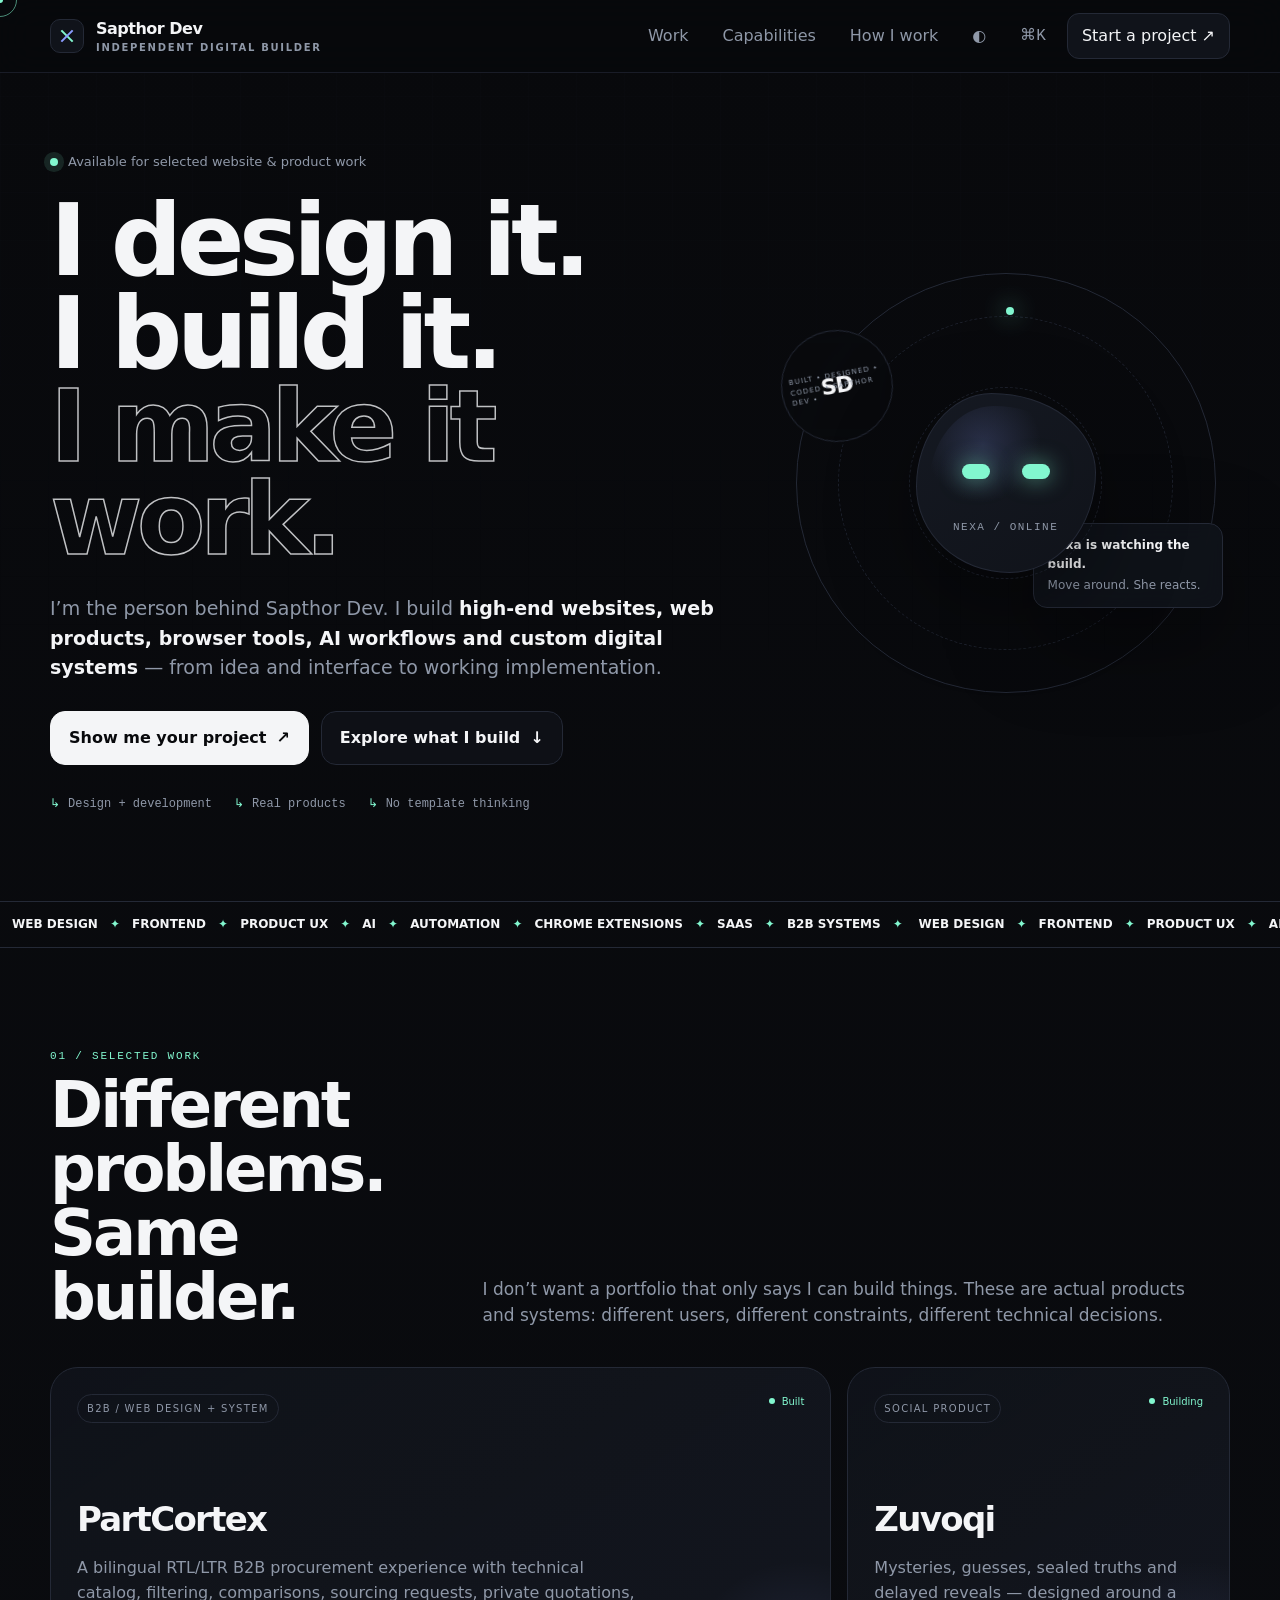
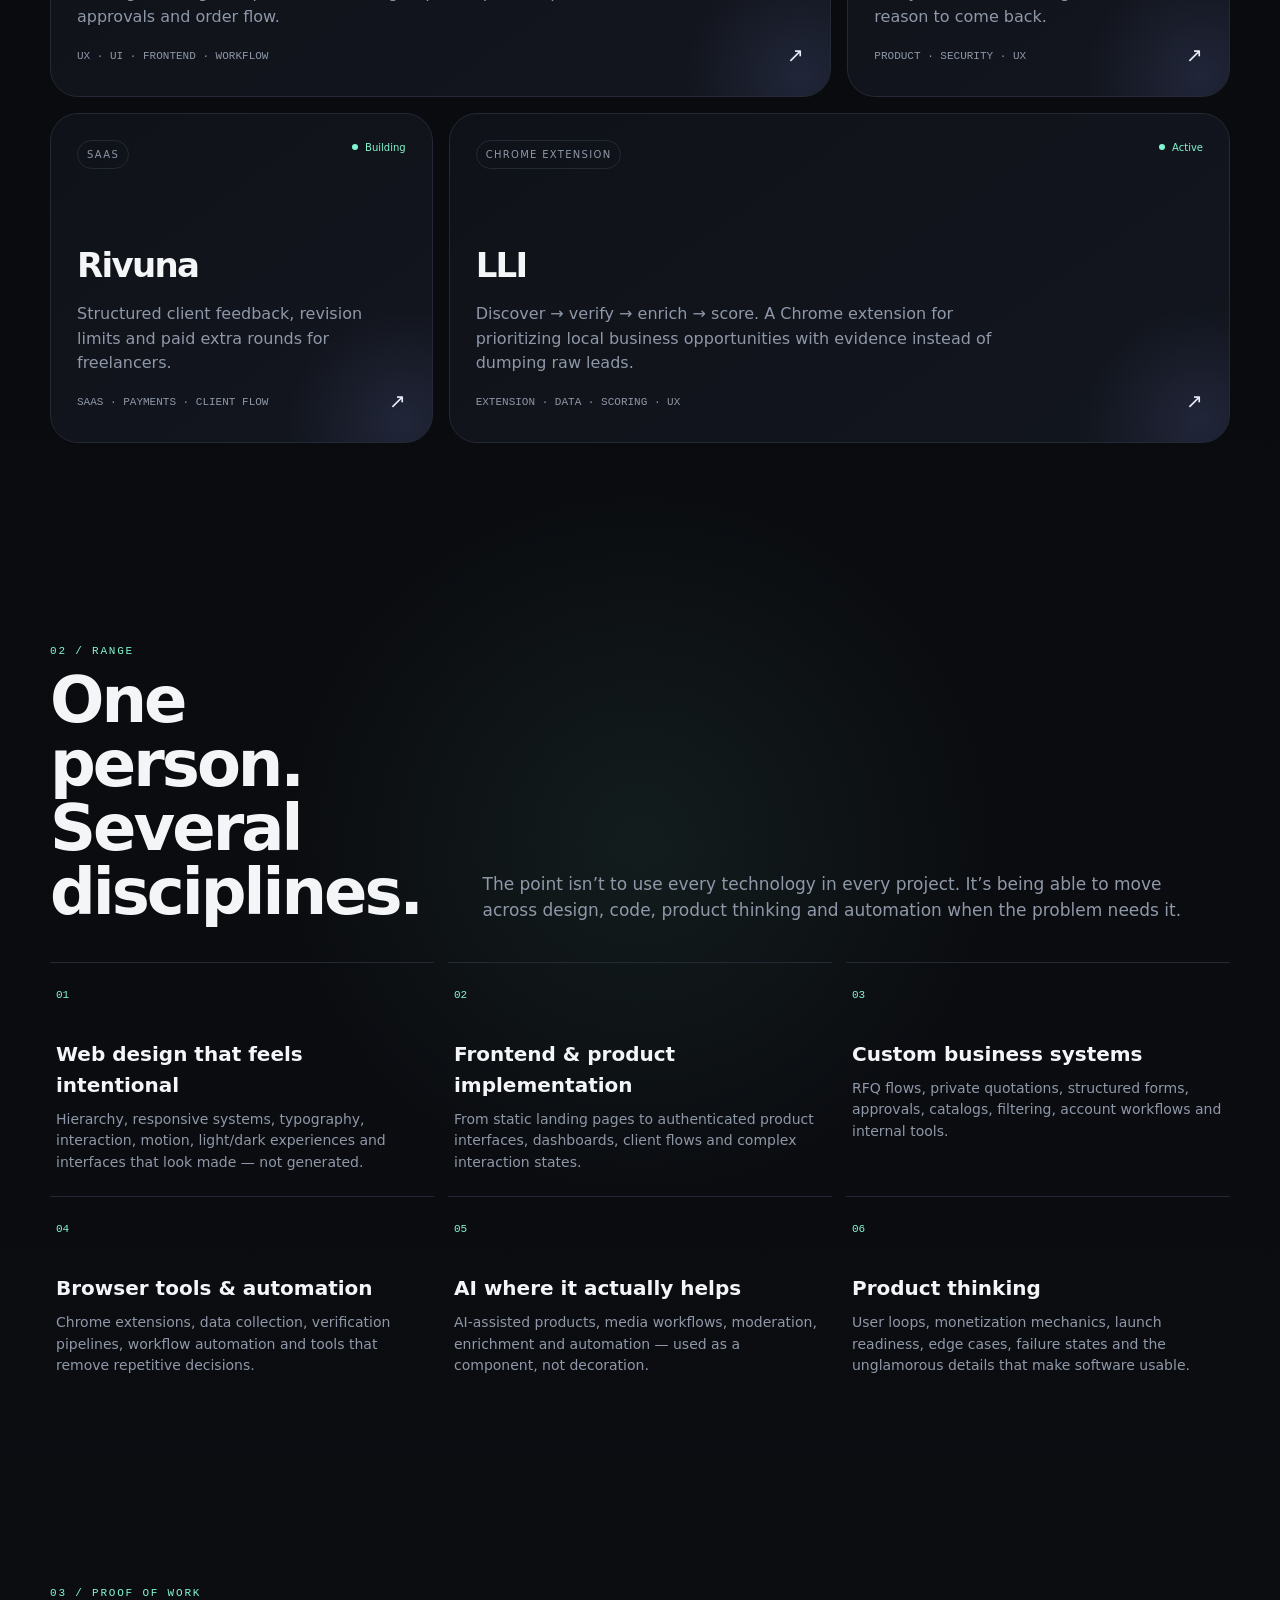
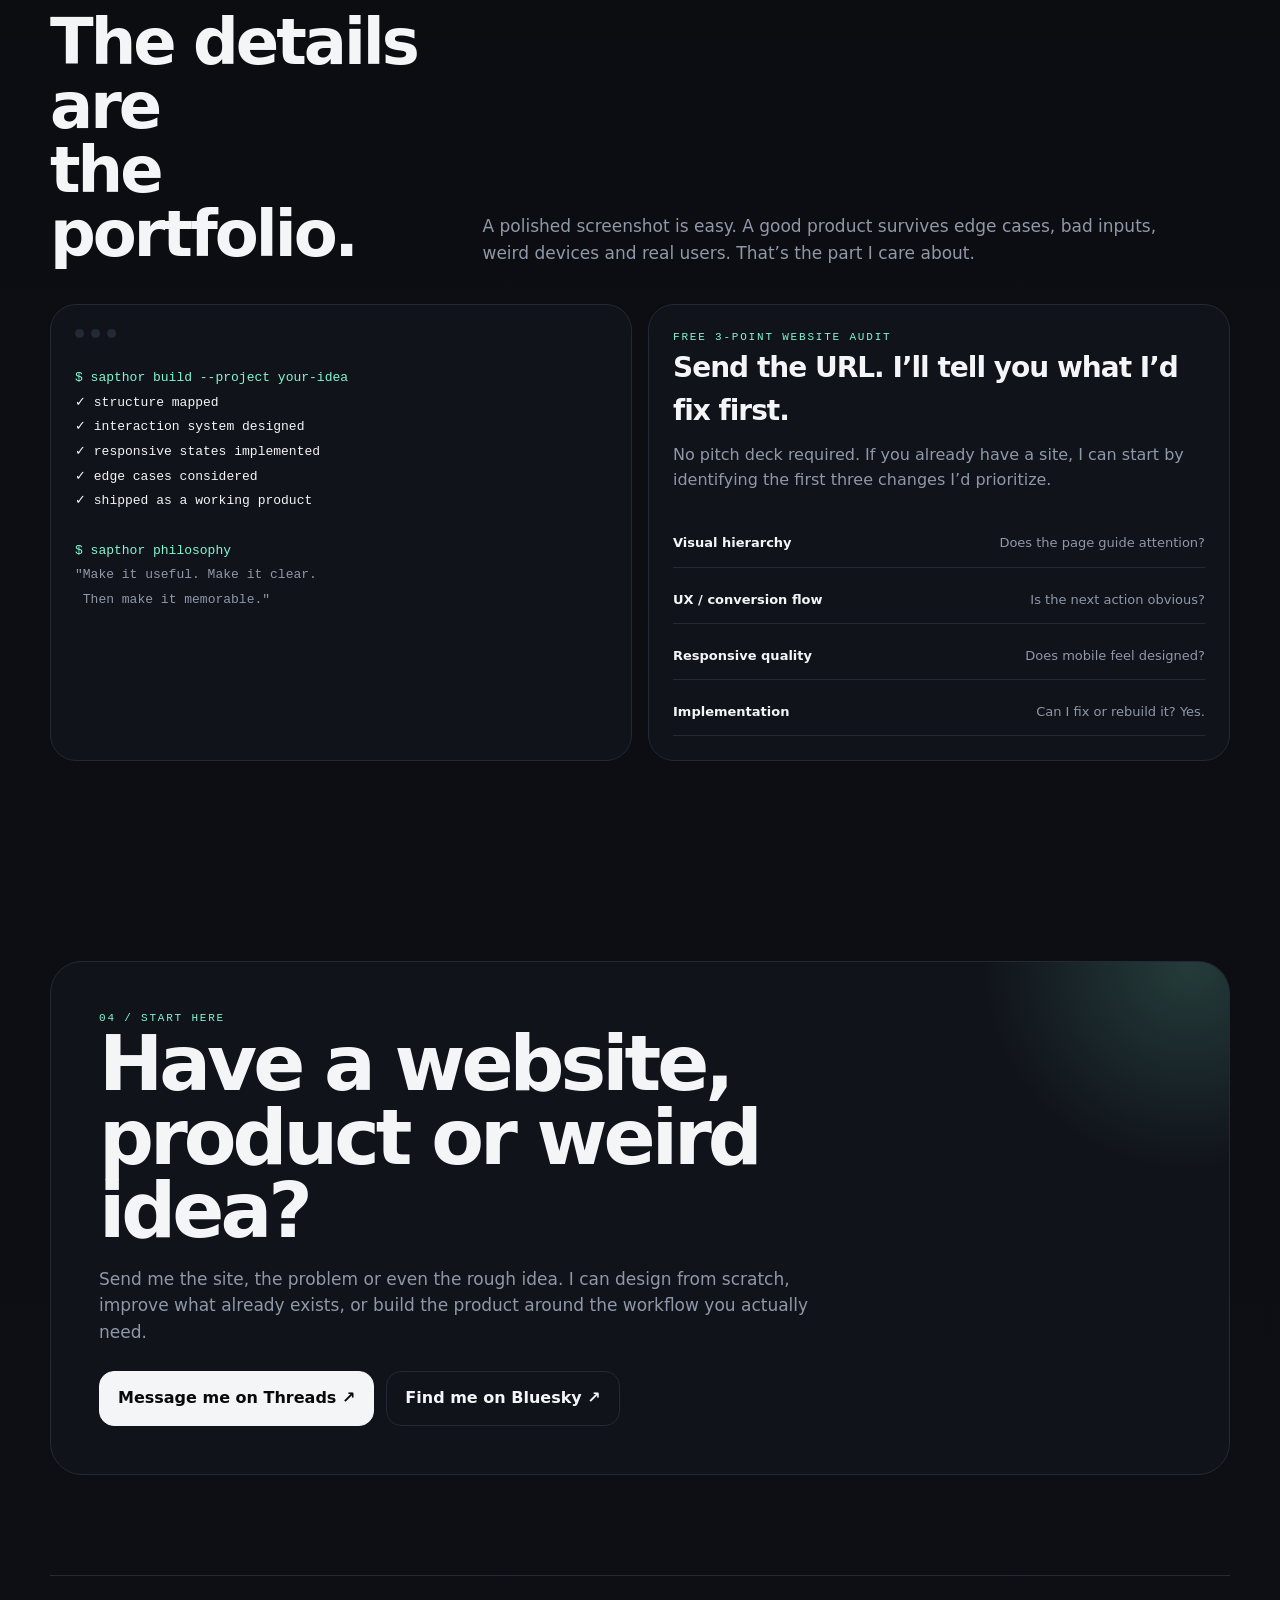
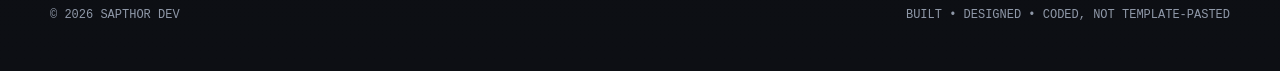
==== index.html @ b89b42be "revert: restore focused Sapthor Dev portfolio" ====
<!doctype html>
<html lang="en" data-theme="dark">
<head>
  <meta charset="utf-8" />
  <meta name="viewport" content="width=device-width,initial-scale=1" />
  <meta name="theme-color" content="#08090c" />
  <title>Sapthor Dev — Websites, Products & Digital Systems</title>
  <meta name="description" content="I design and build custom websites, web products, tools and digital systems. Sapthor Dev is where product design, engineering and experimentation meet." />
  <style>
    :root{
      --bg:#08090c;--bg2:#0d0f14;--panel:#10131a;--panel2:#151922;--text:#f4f5f7;--muted:#8f98a8;
      --line:#242936;--soft:#1b202b;--accent:#82f7cf;--accent2:#8a9cff;--danger:#ff7a90;
      --shadow:0 30px 90px rgba(0,0,0,.38);--radius:24px;--mx:50%;--my:50%
    }
    [data-theme="light"]{
      --bg:#f4f1eb;--bg2:#ebe6de;--panel:#fffefa;--panel2:#f7f3ed;--text:#111318;--muted:#69707c;
      --line:#d9d4ca;--soft:#e9e3da;--accent:#0a8d68;--accent2:#4d5de8;--shadow:0 30px 70px rgba(25,30,38,.10)
    }
    *{box-sizing:border-box}
    html{scroll-behavior:smooth}
    body{
      margin:0;color:var(--text);background:
      radial-gradient(800px circle at var(--mx) var(--my),color-mix(in srgb,var(--accent) 7%,transparent),transparent 45%),
      linear-gradient(var(--bg),var(--bg2));font-family:Inter,ui-sans-serif,system-ui,-apple-system,BlinkMacSystemFont,"Segoe UI",sans-serif;
      line-height:1.55;overflow-x:hidden;transition:background .35s,color .35s
    }
    body:before{
      content:"";position:fixed;inset:0;pointer-events:none;opacity:.18;z-index:-1;
      background-image:linear-gradient(color-mix(in srgb,var(--line) 45%,transparent) 1px,transparent 1px),
      linear-gradient(90deg,color-mix(in srgb,var(--line) 45%,transparent) 1px,transparent 1px);
      background-size:48px 48px;mask-image:linear-gradient(to bottom,black,transparent 76%)
    }
    ::selection{background:var(--accent);color:#07100d}
    a{color:inherit;text-decoration:none}
    button{font:inherit}
    .wrap{width:min(1180px,calc(100% - 36px));margin:auto}
    .mono{font-family:ui-monospace,SFMono-Regular,Menlo,Consolas,monospace}
    .topbar{position:sticky;top:0;z-index:60;background:color-mix(in srgb,var(--bg) 72%,transparent);backdrop-filter:blur(18px);border-bottom:1px solid color-mix(in srgb,var(--line) 65%,transparent)}
    nav{height:72px;display:flex;align-items:center;justify-content:space-between;gap:18px}
    .brand{display:flex;align-items:center;gap:12px;font-weight:850;letter-spacing:-.5px}
    .brand-mark{width:34px;height:34px;border:1px solid var(--line);border-radius:10px;display:grid;place-items:center;position:relative;overflow:hidden;background:var(--panel)}
    .brand-mark:before,.brand-mark:after{content:"";position:absolute;width:16px;height:2px;background:var(--accent);transform:rotate(45deg)}
    .brand-mark:after{transform:rotate(-45deg);background:var(--accent2)}
    .brand small{display:block;color:var(--muted);font-size:10px;font-weight:700;letter-spacing:1.7px;text-transform:uppercase;margin-top:-2px}
    .navlinks{display:flex;align-items:center;gap:8px}
    .navlinks a,.icon-btn{padding:9px 12px;border-radius:12px;color:var(--muted);border:1px solid transparent;background:transparent;cursor:pointer}
    .navlinks a:hover,.icon-btn:hover{color:var(--text);border-color:var(--line);background:color-mix(in srgb,var(--panel) 70%,transparent)}
    .nav-cta{padding:10px 14px!important;color:var(--text)!important;border:1px solid var(--line)!important;background:var(--panel)!important}

    .hero{min-height:calc(100svh - 72px);display:grid;grid-template-columns:1.2fr .8fr;gap:58px;align-items:center;padding:72px 0 80px}
    .kicker{display:flex;align-items:center;gap:10px;color:var(--muted);font-size:13px;margin-bottom:22px}
    .pulse{width:8px;height:8px;border-radius:50%;background:var(--accent);box-shadow:0 0 0 6px color-mix(in srgb,var(--accent) 12%,transparent);animation:pulse 2s infinite}
    @keyframes pulse{50%{box-shadow:0 0 0 11px transparent}}
    h1{font-size:clamp(52px,8.2vw,100px);line-height:.93;letter-spacing:-5.6px;margin:0;max-width:980px;font-weight:880}
    h1 .outline{color:transparent;-webkit-text-stroke:1.5px color-mix(in srgb,var(--text) 78%,transparent)}
    .hero-copy{font-size:19px;color:var(--muted);max-width:720px;margin:28px 0}
    .hero-copy b{color:var(--text);font-weight:720}
    .buttons{display:flex;gap:12px;flex-wrap:wrap}
    .btn{display:inline-flex;align-items:center;gap:10px;padding:14px 18px;border:1px solid var(--line);border-radius:15px;font-weight:800;transition:transform .2s,border .2s,background .2s}
    .btn:hover{transform:translateY(-3px)}
    .btn.primary{background:var(--text);color:var(--bg);border-color:var(--text)}
    .btn.secondary{background:color-mix(in srgb,var(--panel) 75%,transparent)}
    .hero-meta{display:flex;gap:22px;flex-wrap:wrap;margin-top:30px;color:var(--muted);font-size:12px}
    .hero-meta span:before{content:"↳";color:var(--accent);margin-right:8px}

    .nexa-stage{position:relative;min-height:500px;display:grid;place-items:center;touch-action:pan-y}
    .nexa-orbit{width:min(420px,88vw);aspect-ratio:1;border-radius:50%;border:1px solid var(--line);position:relative;display:grid;place-items:center}
    .nexa-orbit:before,.nexa-orbit:after{content:"";position:absolute;inset:10%;border:1px dashed color-mix(in srgb,var(--line) 80%,transparent);border-radius:50%;animation:spin 26s linear infinite}
    .nexa-orbit:after{inset:27%;animation-direction:reverse;animation-duration:16s}
    @keyframes spin{to{transform:rotate(360deg)}}
    .orb-dot{position:absolute;width:8px;height:8px;background:var(--accent);border-radius:50%;top:8%;left:50%;box-shadow:0 0 24px var(--accent)}
    .nexa{width:180px;height:180px;border-radius:42% 58% 48% 52%/52% 44% 56% 48%;background:linear-gradient(145deg,var(--panel2),var(--panel));border:1px solid var(--line);position:relative;box-shadow:var(--shadow);animation:float 5s ease-in-out infinite;z-index:2}
    @keyframes float{50%{transform:translateY(-12px) rotate(1.5deg)}}
    .nexa:before{content:"";position:absolute;inset:12px;border-radius:inherit;background:radial-gradient(circle at 35% 25%,color-mix(in srgb,var(--accent2) 18%,transparent),transparent 38%)}
    .eye{position:absolute;top:70px;width:28px;height:15px;border-radius:999px;background:var(--accent);box-shadow:0 0 22px color-mix(in srgb,var(--accent) 60%,transparent);transition:transform .08s,height .2s}
    .eye.left{left:45px}.eye.right{right:45px}
    .nexa[data-mood="happy"] .eye{height:8px;transform:rotate(6deg)}
    .nexa[data-mood="focus"] .eye{height:7px}
    .nexa-label{position:absolute;bottom:36px;left:50%;transform:translateX(-50%);white-space:nowrap;font-size:11px;color:var(--muted);letter-spacing:1.5px;text-transform:uppercase}
    .nexa-note{position:absolute;right:-8px;bottom:84px;padding:12px 14px;border:1px solid var(--line);background:color-mix(in srgb,var(--panel) 90%,transparent);backdrop-filter:blur(10px);border-radius:14px;font-size:12px;color:var(--muted);max-width:190px;box-shadow:var(--shadow)}
    .nexa-note b{display:block;color:var(--text);margin-bottom:3px}
    .stamp{position:absolute;left:-16px;top:56px;width:112px;height:112px;border:1px solid var(--line);border-radius:50%;display:grid;place-items:center;transform:rotate(-10deg);background:color-mix(in srgb,var(--bg) 70%,transparent);backdrop-filter:blur(9px)}
    .stamp:before{content:"BUILT • DESIGNED • CODED • SAPTHOR DEV • ";position:absolute;inset:8px;border-radius:50%;font-size:7px;letter-spacing:1.1px;color:var(--muted);display:grid;place-items:center}
    .stamp strong{font-size:22px;letter-spacing:-1px}

    .ticker{border-top:1px solid var(--line);border-bottom:1px solid var(--line);overflow:hidden;white-space:nowrap;padding:13px 0;color:var(--muted);font-size:12px}
    .ticker-track{display:inline-block;animation:ticker 28s linear infinite}
    .ticker b{color:var(--text);margin:0 12px}.ticker i{color:var(--accent);font-style:normal}
    @keyframes ticker{to{transform:translateX(-50%)}}

    section{padding:100px 0}
    .section-head{display:grid;grid-template-columns:.7fr 1.3fr;gap:30px;align-items:end;margin-bottom:38px}
    .eyebrow{font-size:11px;text-transform:uppercase;letter-spacing:1.8px;color:var(--accent)}
    .section-title{font-size:clamp(38px,5vw,64px);line-height:1;letter-spacing:-3px;margin:8px 0 0}
    .section-sub{color:var(--muted);font-size:17px;max-width:720px;margin:0}

    .project-grid{display:grid;grid-template-columns:repeat(12,1fr);gap:16px}
    .project{grid-column:span 6;min-height:330px;border:1px solid var(--line);border-radius:28px;padding:26px;background:linear-gradient(145deg,color-mix(in srgb,var(--panel) 92%,transparent),color-mix(in srgb,var(--panel2) 82%,transparent));position:relative;overflow:hidden;transition:transform .25s,border .25s}
    .project:hover{transform:translateY(-5px);border-color:color-mix(in srgb,var(--accent2) 45%,var(--line))}
    .project.large{grid-column:span 8}.project.small{grid-column:span 4}
    .project:after{content:"";position:absolute;width:240px;height:240px;border-radius:50%;background:radial-gradient(circle,color-mix(in srgb,var(--accent2) 12%,transparent),transparent 68%);right:-90px;bottom:-100px;pointer-events:none}
    .project-top{display:flex;justify-content:space-between;gap:16px;align-items:flex-start}
    .tag{font-size:10px;letter-spacing:1.3px;text-transform:uppercase;color:var(--muted);border:1px solid var(--line);border-radius:999px;padding:6px 9px}
    .status{font-size:10px;color:var(--accent);display:flex;align-items:center;gap:7px}
    .status:before{content:"";width:6px;height:6px;border-radius:50%;background:currentColor}
    .project h3{font-size:34px;letter-spacing:-1.7px;margin:70px 0 10px}
    .project p{color:var(--muted);max-width:560px;margin:0}
    .project-foot{position:absolute;left:26px;right:26px;bottom:24px;display:flex;justify-content:space-between;align-items:center;color:var(--muted);font-size:11px}
    .arrow{font-size:20px;color:var(--text);transition:transform .2s}.project:hover .arrow{transform:translate(4px,-4px)}

    .cap-grid{display:grid;grid-template-columns:repeat(3,1fr);gap:14px}
    .cap{border-top:1px solid var(--line);padding:24px 6px 8px;min-height:170px}
    .cap .num{font-size:11px;color:var(--accent);margin-bottom:35px}.cap h3{margin:0 0 8px;font-size:20px}.cap p{margin:0;color:var(--muted);font-size:14px}

    .proof{display:grid;grid-template-columns:1fr 1fr;gap:16px}
    .terminal,.audit-card{border:1px solid var(--line);border-radius:26px;background:var(--panel);padding:24px;min-height:360px}
    .terminal-top{display:flex;gap:7px;margin-bottom:28px}.terminal-top span{width:9px;height:9px;border-radius:50%;background:var(--line)}
    .terminal pre{margin:0;color:var(--muted);font:13px/1.9 ui-monospace,SFMono-Regular,Menlo,monospace;white-space:pre-wrap}
    .terminal .cmd{color:var(--accent)}.terminal .ok{color:var(--text)}
    .audit-card h3{font-size:28px;margin:0 0 10px;letter-spacing:-1px}.audit-card>p{color:var(--muted);margin-top:0}
    .audit-list{display:grid;gap:9px;margin-top:28px}.audit-item{display:flex;justify-content:space-between;gap:16px;padding:13px 0;border-bottom:1px solid var(--line);font-size:13px}.audit-item span{color:var(--muted)}

    .cta{border:1px solid var(--line);border-radius:32px;padding:48px;position:relative;overflow:hidden;background:var(--panel)}
    .cta:after{content:"";position:absolute;width:420px;height:420px;border-radius:50%;right:-170px;top:-210px;background:radial-gradient(circle,color-mix(in srgb,var(--accent) 18%,transparent),transparent 70%)}
    .cta h2{font-size:clamp(42px,6vw,78px);line-height:.96;letter-spacing:-4px;margin:0 0 18px;max-width:850px}.cta p{color:var(--muted);max-width:720px;font-size:17px}
    footer{padding:30px 0 46px;border-top:1px solid var(--line);display:flex;justify-content:space-between;gap:20px;flex-wrap:wrap;color:var(--muted);font-size:12px}

    .command{position:fixed;inset:0;display:none;place-items:center;background:rgba(0,0,0,.52);backdrop-filter:blur(8px);z-index:100}
    .command.open{display:grid}.command-box{width:min(620px,calc(100% - 28px));border:1px solid var(--line);border-radius:22px;background:var(--panel);box-shadow:var(--shadow);overflow:hidden}
    .command-head{padding:15px 18px;border-bottom:1px solid var(--line);color:var(--muted);font-size:12px;display:flex;justify-content:space-between}
    .command-list{padding:8px}.command-list a{display:flex;align-items:center;justify-content:space-between;padding:14px;border-radius:13px}.command-list a:hover{background:var(--soft)}
    .command-list span{color:var(--muted);font-size:11px}

    .cursor-dot,.cursor-ring{position:fixed;pointer-events:none;z-index:120;border-radius:50%;transform:translate(-50%,-50%);display:none}
    .cursor-dot{width:6px;height:6px;background:var(--accent)}
    .cursor-ring{width:34px;height:34px;border:1px solid color-mix(in srgb,var(--accent) 55%,transparent);transition:width .2s,height .2s,border-color .2s}
    @media(pointer:fine){.cursor-dot,.cursor-ring{display:block}body{cursor:none}a,button{cursor:none}.cursor-ring.active{width:54px;height:54px;border-color:var(--accent)}}

    @media(max-width:900px){
      .navlinks a:not(.nav-cta){display:none}
      .hero{grid-template-columns:1fr;min-height:auto;padding:56px 0 38px;gap:26px}
      .nexa-stage{min-height:380px}
      .section-head{grid-template-columns:1fr;gap:16px}
      .project,.project.large,.project.small{grid-column:span 12}
      .cap-grid{grid-template-columns:1fr 1fr}
      .proof{grid-template-columns:1fr}
      h1{letter-spacing:-3.4px}
      .cta{padding:34px}
      section{padding:76px 0}
    }
    @media(max-width:640px){
      .wrap{width:min(100% - 28px,1180px)}
      .topbar{background:color-mix(in srgb,var(--bg) 88%,transparent)}
      nav{height:64px;gap:8px}
      .brand{gap:9px;font-size:15px;min-width:0}
      .brand-mark{width:30px;height:30px;border-radius:9px;flex:0 0 auto}
      .brand small{display:none}
      .navlinks{gap:4px}
      .navlinks .nav-cta{font-size:12px;padding:8px 10px!important;white-space:nowrap}
      #cmdBtn{display:none}
      .icon-btn{padding:8px 9px}

      .hero{padding:38px 0 28px;gap:20px}
      .kicker{font-size:11.5px;line-height:1.35;margin-bottom:16px;align-items:flex-start}
      .pulse{margin-top:4px;flex:0 0 auto}
      h1{font-size:clamp(42px,12.2vw,58px);line-height:.96;letter-spacing:-2.8px}
      .hero-copy{font-size:16px;line-height:1.65;margin:20px 0 22px}
      .buttons{display:grid;grid-template-columns:1fr}
      .btn{width:100%;justify-content:space-between;padding:13px 15px;border-radius:14px}
      .hero-meta{display:grid;grid-template-columns:1fr 1fr;gap:9px 14px;margin-top:20px;font-size:10.5px}
      .hero-meta span:last-child{grid-column:1/-1}

      .nexa-stage{min-height:332px;margin-top:2px}
      .nexa-orbit{width:min(292px,82vw)}
      .nexa{width:130px;height:130px}
      .eye{top:51px;width:22px;height:12px}
      .eye.left{left:34px}.eye.right{right:34px}
      .nexa-label{bottom:25px;font-size:8.5px;letter-spacing:1.1px}
      .stamp{width:78px;height:78px;left:-2px;top:24px}
      .stamp:before{inset:6px;font-size:5px;letter-spacing:.65px}
      .stamp strong{font-size:16px}
      .nexa-note{left:50%;right:auto;bottom:-2px;transform:translateX(-50%);width:min(235px,76vw);max-width:none;text-align:center;padding:9px 12px;font-size:10.5px;border-radius:12px}
      .nexa-note b{font-size:11px}
      .orb-dot{width:6px;height:6px}

      .ticker{padding:10px 0;font-size:10px}
      section{padding:62px 0}
      .section-head{margin-bottom:24px}
      .eyebrow{font-size:9.5px;letter-spacing:1.4px}
      .section-title{font-size:clamp(36px,10.5vw,48px);letter-spacing:-2.1px}
      .section-sub{font-size:15px;line-height:1.65}

      .project-grid{gap:12px}
      .project{min-height:0;padding:20px;border-radius:22px}
      .project-top{gap:10px}
      .tag{font-size:8.5px;letter-spacing:1px;padding:5px 7px;max-width:76%}
      .status{font-size:9px}
      .project h3{font-size:29px;letter-spacing:-1.2px;margin:42px 0 8px}
      .project p{font-size:14px;line-height:1.6}
      .project-foot{position:static;margin-top:28px;font-size:9px;gap:10px}
      .project-foot span:first-child{max-width:85%;line-height:1.45}
      .arrow{font-size:18px}

      .cap-grid{grid-template-columns:1fr;gap:0}
      .cap{min-height:0;padding:22px 2px 24px}
      .cap .num{margin-bottom:18px}
      .cap h3{font-size:19px}
      .cap p{font-size:13.5px;line-height:1.65}

      .terminal,.audit-card{min-height:0;padding:19px;border-radius:21px}
      .terminal-top{margin-bottom:20px}
      .terminal pre{font-size:11px;line-height:1.75;overflow-wrap:anywhere}
      .audit-card h3{font-size:25px;line-height:1.12}
      .audit-card>p{font-size:14px;line-height:1.6}
      .audit-list{margin-top:20px}
      .audit-item{display:grid;grid-template-columns:1fr;gap:3px;padding:11px 0;font-size:12px}

      .cta{padding:26px 20px;border-radius:24px}
      .cta h2{font-size:clamp(38px,10.8vw,50px);line-height:.98;letter-spacing:-2.2px}
      .cta p{font-size:14.5px;line-height:1.65}
      .cta:after{width:260px;height:260px;right:-120px;top:-120px}
      footer{padding:24px 0 34px;font-size:9.5px;line-height:1.5}
      footer span:last-child{max-width:220px}

      .command{align-items:end}
      .command-box{width:100%;border-radius:22px 22px 0 0;border-bottom:0}
      .command-list a{padding:15px 12px}
    }
    @media(max-width:380px){
      .wrap{width:min(100% - 20px,1180px)}
      .navlinks .nav-cta{font-size:11px;padding:7px 8px!important}
      h1{font-size:39px;letter-spacing:-2.1px}
      .hero-meta{grid-template-columns:1fr}
      .hero-meta span:last-child{grid-column:auto}
      .nexa-orbit{width:270px}
      .project h3{margin-top:34px}
    }
    @media(prefers-reduced-motion:reduce){*{scroll-behavior:auto!important;animation:none!important;transition:none!important}.cursor-dot,.cursor-ring{display:none!important}}
  </style>
</head>
<body>
  <div class="cursor-dot"></div><div class="cursor-ring"></div>

  <header class="topbar">
    <div class="wrap">
      <nav>
        <a class="brand" href="#top" aria-label="Sapthor Dev home">
          <span class="brand-mark" aria-hidden="true"></span>
          <span>Sapthor Dev<small>Independent digital builder</small></span>
        </a>
        <div class="navlinks">
          <a href="#work">Work</a><a href="#capabilities">Capabilities</a><a href="#proof">How I work</a>
          <button class="icon-btn" id="themeBtn" aria-label="Toggle theme">◐</button>
          <button class="icon-btn mono" id="cmdBtn" aria-label="Open command menu">⌘K</button>
          <a class="nav-cta" href="#contact">Start a project ↗</a>
        </div>
      </nav>
    </div>
  </header>

  <main id="top">
    <div class="wrap">
      <section class="hero">
        <div>
          <div class="kicker"><span class="pulse"></span><span>Available for selected website & product work</span></div>
          <h1>I design it.<br>I build it.<br><span class="outline">I make it work.</span></h1>
          <p class="hero-copy">I’m the person behind Sapthor Dev. I build <b>high-end websites, web products, browser tools, AI workflows and custom digital systems</b> — from idea and interface to working implementation.</p>
          <div class="buttons">
            <a class="btn primary magnetic" href="#contact">Show me your project <span>↗</span></a>
            <a class="btn secondary magnetic" href="#work">Explore what I build <span>↓</span></a>
          </div>
          <div class="hero-meta mono"><span>Design + development</span><span>Real products</span><span>No template thinking</span></div>
        </div>

        <aside class="nexa-stage" aria-label="Nexa, Sapthor Dev companion">
          <div class="nexa-orbit">
            <span class="orb-dot"></span>
            <div class="stamp"><strong>SD</strong></div>
            <div class="nexa" id="nexa" data-mood="idle" aria-hidden="true">
              <span class="eye left"></span><span class="eye right"></span>
              <span class="nexa-label mono">NEXA / ONLINE</span>
            </div>
            <div class="nexa-note"><b>Nexa is watching the build.</b><span id="nexaText">Move around. She reacts.</span></div>
          </div>
        </aside>
      </section>
    </div>

    <div class="ticker" aria-hidden="true"><div class="ticker-track">
      <b>WEB DESIGN</b><i>✦</i><b>FRONTEND</b><i>✦</i><b>PRODUCT UX</b><i>✦</i><b>AI</b><i>✦</i><b>AUTOMATION</b><i>✦</i><b>CHROME EXTENSIONS</b><i>✦</i><b>SAAS</b><i>✦</i><b>B2B SYSTEMS</b><i>✦</i>
      <b>WEB DESIGN</b><i>✦</i><b>FRONTEND</b><i>✦</i><b>PRODUCT UX</b><i>✦</i><b>AI</b><i>✦</i><b>AUTOMATION</b><i>✦</i><b>CHROME EXTENSIONS</b><i>✦</i><b>SAAS</b><i>✦</i><b>B2B SYSTEMS</b><i>✦</i>
    </div></div>

    <div class="wrap">
      <section id="work">
        <div class="section-head">
          <div><div class="eyebrow mono">01 / Selected work</div><h2 class="section-title">Different problems.<br>Same builder.</h2></div>
          <p class="section-sub">I don’t want a portfolio that only says I can build things. These are actual products and systems: different users, different constraints, different technical decisions.</p>
        </div>
        <div class="project-grid">
          <article class="project large interactive-card" data-nexa="PartCortex is where design meets business logic.">
            <div class="project-top"><span class="tag">B2B / Web design + system</span><span class="status">Built</span></div>
            <h3>PartCortex</h3>
            <p>A bilingual RTL/LTR B2B procurement experience with technical catalog, filtering, comparisons, sourcing requests, private quotations, approvals and order flow.</p>
            <div class="project-foot mono"><span>UX · UI · FRONTEND · WORKFLOW</span><span class="arrow">↗</span></div>
          </article>
          <article class="project small interactive-card" data-nexa="A social mechanic that depends on curiosity, not Likes.">
            <div class="project-top"><span class="tag">Social product</span><span class="status">Building</span></div>
            <h3>Zuvoqi</h3>
            <p>Mysteries, guesses, sealed truths and delayed reveals — designed around a reason to come back.</p>
            <div class="project-foot mono"><span>PRODUCT · SECURITY · UX</span><span class="arrow">↗</span></div>
          </article>
          <article class="project small interactive-card" data-nexa="Small freelancer pain. Focused product.">
            <div class="project-top"><span class="tag">SaaS</span><span class="status">Building</span></div>
            <h3>Rivuna</h3>
            <p>Structured client feedback, revision limits and paid extra rounds for freelancers.</p>
            <div class="project-foot mono"><span>SAAS · PAYMENTS · CLIENT FLOW</span><span class="arrow">↗</span></div>
          </article>
          <article class="project large interactive-card" data-nexa="This one turns messy local prospecting into a decision flow.">
            <div class="project-top"><span class="tag">Chrome extension</span><span class="status">Active</span></div>
            <h3>LLI</h3>
            <p>Discover → verify → enrich → score. A Chrome extension for prioritizing local business opportunities with evidence instead of dumping raw leads.</p>
            <div class="project-foot mono"><span>EXTENSION · DATA · SCORING · UX</span><span class="arrow">↗</span></div>
          </article>
        </div>
      </section>

      <section id="capabilities">
        <div class="section-head">
          <div><div class="eyebrow mono">02 / Range</div><h2 class="section-title">One person.<br>Several disciplines.</h2></div>
          <p class="section-sub">The point isn’t to use every technology in every project. It’s being able to move across design, code, product thinking and automation when the problem needs it.</p>
        </div>
        <div class="cap-grid">
          <div class="cap"><div class="num mono">01</div><h3>Web design that feels intentional</h3><p>Hierarchy, responsive systems, typography, interaction, motion, light/dark experiences and interfaces that look made — not generated.</p></div>
          <div class="cap"><div class="num mono">02</div><h3>Frontend & product implementation</h3><p>From static landing pages to authenticated product interfaces, dashboards, client flows and complex interaction states.</p></div>
          <div class="cap"><div class="num mono">03</div><h3>Custom business systems</h3><p>RFQ flows, private quotations, structured forms, approvals, catalogs, filtering, account workflows and internal tools.</p></div>
          <div class="cap"><div class="num mono">04</div><h3>Browser tools & automation</h3><p>Chrome extensions, data collection, verification pipelines, workflow automation and tools that remove repetitive decisions.</p></div>
          <div class="cap"><div class="num mono">05</div><h3>AI where it actually helps</h3><p>AI-assisted products, media workflows, moderation, enrichment and automation — used as a component, not decoration.</p></div>
          <div class="cap"><div class="num mono">06</div><h3>Product thinking</h3><p>User loops, monetization mechanics, launch readiness, edge cases, failure states and the unglamorous details that make software usable.</p></div>
        </div>
      </section>

      <section id="proof">
        <div class="section-head">
          <div><div class="eyebrow mono">03 / Proof of work</div><h2 class="section-title">The details are<br>the portfolio.</h2></div>
          <p class="section-sub">A polished screenshot is easy. A good product survives edge cases, bad inputs, weird devices and real users. That’s the part I care about.</p>
        </div>
        <div class="proof">
          <div class="terminal interactive-card" data-nexa="Yes, this terminal is part of the page. The details matter.">
            <div class="terminal-top"><span></span><span></span><span></span></div>
            <pre><span class="cmd">$ sapthor build --project your-idea</span>
<span class="ok">✓ structure mapped</span>
<span class="ok">✓ interaction system designed</span>
<span class="ok">✓ responsive states implemented</span>
<span class="ok">✓ edge cases considered</span>
<span class="ok">✓ shipped as a working product</span>

<span class="cmd">$ sapthor philosophy</span>
"Make it useful. Make it clear.
 Then make it memorable."</pre>
          </div>
          <div class="audit-card interactive-card" data-nexa="Free audits are a useful way to start with something concrete.">
            <div class="eyebrow mono">FREE 3-POINT WEBSITE AUDIT</div>
            <h3>Send the URL. I’ll tell you what I’d fix first.</h3>
            <p>No pitch deck required. If you already have a site, I can start by identifying the first three changes I’d prioritize.</p>
            <div class="audit-list">
              <div class="audit-item"><b>Visual hierarchy</b><span>Does the page guide attention?</span></div>
              <div class="audit-item"><b>UX / conversion flow</b><span>Is the next action obvious?</span></div>
              <div class="audit-item"><b>Responsive quality</b><span>Does mobile feel designed?</span></div>
              <div class="audit-item"><b>Implementation</b><span>Can I fix or rebuild it? Yes.</span></div>
            </div>
          </div>
        </div>
      </section>

      <section id="contact">
        <div class="cta interactive-card" data-nexa="This is the part where a visitor becomes a conversation.">
          <div class="eyebrow mono">04 / Start here</div>
          <h2>Have a website, product or weird idea?</h2>
          <p>Send me the site, the problem or even the rough idea. I can design from scratch, improve what already exists, or build the product around the workflow you actually need.</p>
          <div class="buttons" style="margin-top:26px">
            <a class="btn primary magnetic" href="https://www.threads.com/@sapthordev" target="_blank" rel="noopener">Message me on Threads ↗</a>
            <a class="btn secondary magnetic" href="https://bsky.app/profile/sapthor.bsky.social" target="_blank" rel="noopener">Find me on Bluesky ↗</a>
          </div>
        </div>
      </section>

      <footer class="mono"><span>© 2026 SAPTHOR DEV</span><span>BUILT • DESIGNED • CODED, NOT TEMPLATE-PASTED</span></footer>
    </div>
  </main>

  <div class="command" id="command" role="dialog" aria-modal="true" aria-label="Quick navigation">
    <div class="command-box">
      <div class="command-head"><span>Jump anywhere</span><span>ESC to close</span></div>
      <div class="command-list">
        <a href="#work">Selected work <span>01</span></a>
        <a href="#capabilities">Capabilities <span>02</span></a>
        <a href="#proof">How I work <span>03</span></a>
        <a href="#contact">Start a project <span>04</span></a>
        <a href="https://github.com/SapthorDev" target="_blank" rel="noopener">GitHub <span>↗</span></a>
      </div>
    </div>
  </div>

  <script>
    const root=document.documentElement, themeBtn=document.getElementById('themeBtn');
    const saved=localStorage.getItem('sapthor-theme');
    if(saved) root.dataset.theme=saved;
    themeBtn.addEventListener('click',()=>{
      root.dataset.theme=root.dataset.theme==='dark'?'light':'dark';
      localStorage.setItem('sapthor-theme',root.dataset.theme);
    });

    const dot=document.querySelector('.cursor-dot'),ring=document.querySelector('.cursor-ring');
    const nexa=document.getElementById('nexa'),nexaText=document.getElementById('nexaText');
    const eyes=[...nexa.querySelectorAll('.eye')];
    const coarsePointer=window.matchMedia('(pointer:coarse)').matches;
    let rx=0,ry=0,mx=0,my=0;
    let eyeX=0,eyeY=0,targetEyeX=0,targetEyeY=0,lastTouchAt=0;

    function setEyeTarget(clientX,clientY){
      const r=nexa.getBoundingClientRect();
      targetEyeX=Math.max(-5,Math.min(5,(clientX-(r.left+r.width/2))/45));
      targetEyeY=Math.max(-3,Math.min(3,(clientY-(r.top+r.height/2))/65));
    }

    window.addEventListener('mousemove',e=>{
      mx=e.clientX;my=e.clientY;dot.style.left=mx+'px';dot.style.top=my+'px';
      root.style.setProperty('--mx',(mx/window.innerWidth*100)+'%');
      root.style.setProperty('--my',(my/window.innerHeight*100)+'%');
      setEyeTarget(mx,my);
    });

    function handleTouchPoint(clientX,clientY){
      if(typeof clientX!=='number'||typeof clientY!=='number')return;
      lastTouchAt=performance.now();
      setEyeTarget(clientX,clientY);
    }

    document.addEventListener('pointerdown',e=>{
      if(e.pointerType==='touch'||e.pointerType==='pen'){
        handleTouchPoint(e.clientX,e.clientY);
      }
    },true);

    document.addEventListener('pointermove',e=>{
      if(e.pointerType==='touch'||e.pointerType==='pen'){
        handleTouchPoint(e.clientX,e.clientY);
      }
    },true);

    document.addEventListener('touchstart',e=>{
      const t=e.touches&&e.touches[0];
      if(t)handleTouchPoint(t.clientX,t.clientY);
    },{passive:true,capture:true});

    document.addEventListener('touchmove',e=>{
      const t=(e.touches&&e.touches[0])||(e.changedTouches&&e.changedTouches[0]);
      if(t)handleTouchPoint(t.clientX,t.clientY);
    },{passive:true,capture:true});

    function animateEyes(now){
      if(coarsePointer && now-lastTouchAt>1400){
        targetEyeX=Math.sin(now/1150)*2.8+Math.sin(now/3100)*1.1;
        targetEyeY=Math.sin(now/1750+.8)*1.6;
      }
      eyeX+=(targetEyeX-eyeX)*.11;
      eyeY+=(targetEyeY-eyeY)*.11;
      eyes.forEach(el=>el.style.translate=eyeX.toFixed(2)+'px '+eyeY.toFixed(2)+'px');
      requestAnimationFrame(animateEyes);
    }
    requestAnimationFrame(animateEyes);

    function follow(){rx+=(mx-rx)*.16;ry+=(my-ry)*.16;ring.style.left=rx+'px';ring.style.top=ry+'px';requestAnimationFrame(follow)}follow();
    document.querySelectorAll('a,button,.interactive-card').forEach(el=>{
      el.addEventListener('mouseenter',()=>ring.classList.add('active'));
      el.addEventListener('mouseleave',()=>ring.classList.remove('active'));
    });
    document.querySelectorAll('[data-nexa]').forEach(el=>{
      el.addEventListener('mouseenter',()=>{nexa.dataset.mood='focus';nexaText.textContent=el.dataset.nexa});
      el.addEventListener('mouseleave',()=>{nexa.dataset.mood='idle';nexaText.textContent='Move around. She reacts.'});
      el.addEventListener('click',()=>{if(window.matchMedia('(pointer:coarse)').matches){nexa.dataset.mood='focus';nexaText.textContent=el.dataset.nexa}});
    });
    if(coarsePointer){nexaText.textContent='I look around — touch and drag anywhere.';}
    document.querySelectorAll('.magnetic').forEach(el=>{
      el.addEventListener('mouseenter',()=>nexa.dataset.mood='happy');
      el.addEventListener('mouseleave',()=>nexa.dataset.mood='idle');
    });

    const command=document.getElementById('command'),cmdBtn=document.getElementById('cmdBtn');
    const openCmd=()=>command.classList.add('open'),closeCmd=()=>command.classList.remove('open');
    cmdBtn.addEventListener('click',openCmd);
    command.addEventListener('click',e=>{if(e.target===command)closeCmd()});
    command.querySelectorAll('a').forEach(a=>a.addEventListener('click',closeCmd));
    window.addEventListener('keydown',e=>{
      if((e.metaKey||e.ctrlKey)&&e.key.toLowerCase()==='k'){e.preventDefault();command.classList.toggle('open')}
      if(e.key==='Escape')closeCmd();
    });

    document.querySelectorAll('.interactive-card').forEach(card=>{
      card.addEventListener('mousemove',e=>{
        if(window.matchMedia('(pointer:fine)').matches){
          const r=card.getBoundingClientRect(),x=(e.clientX-r.left)/r.width-.5,y=(e.clientY-r.top)/r.height-.5;
          card.style.transform='perspective(900px) rotateX('+(-y*2.4)+'deg) rotateY('+(x*2.4)+'deg) translateY(-4px)';
        }
      });
      card.addEventListener('mouseleave',()=>card.style.transform='');
    });
  </script>
</body>
</html>
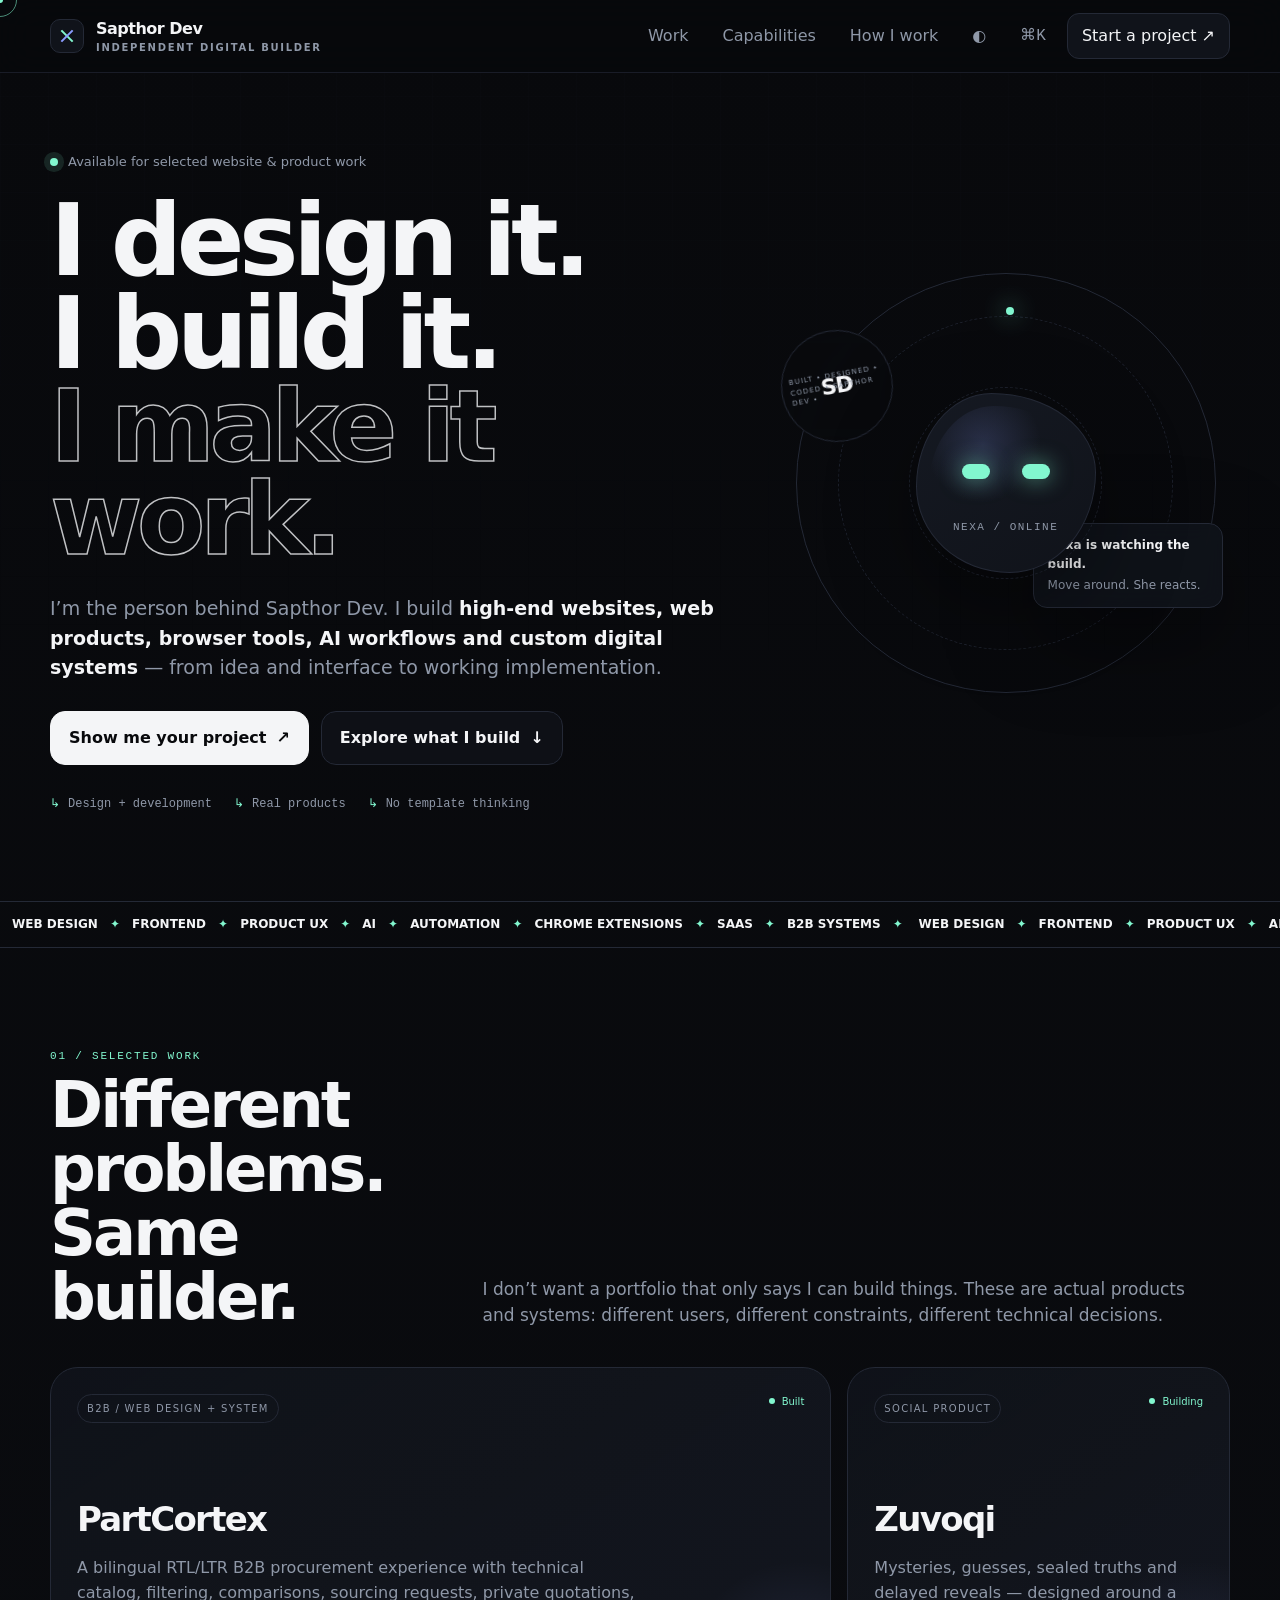
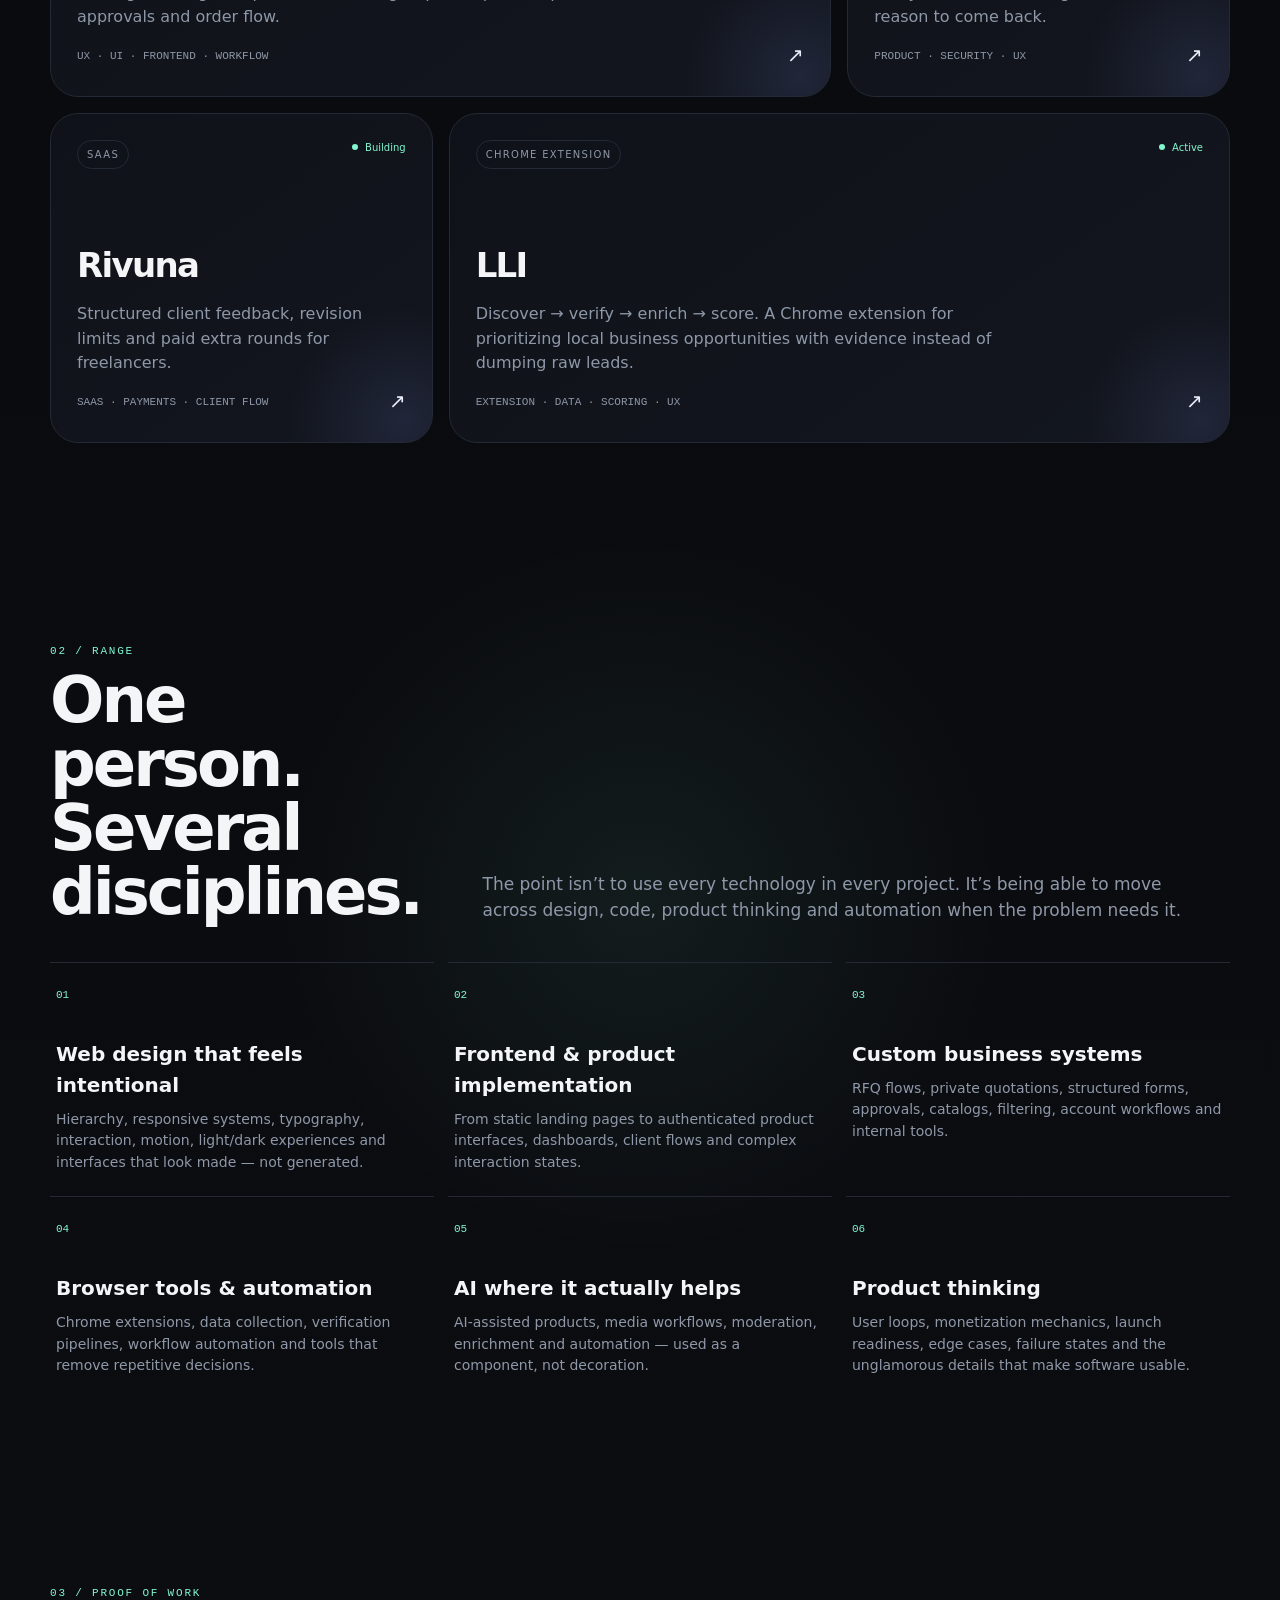
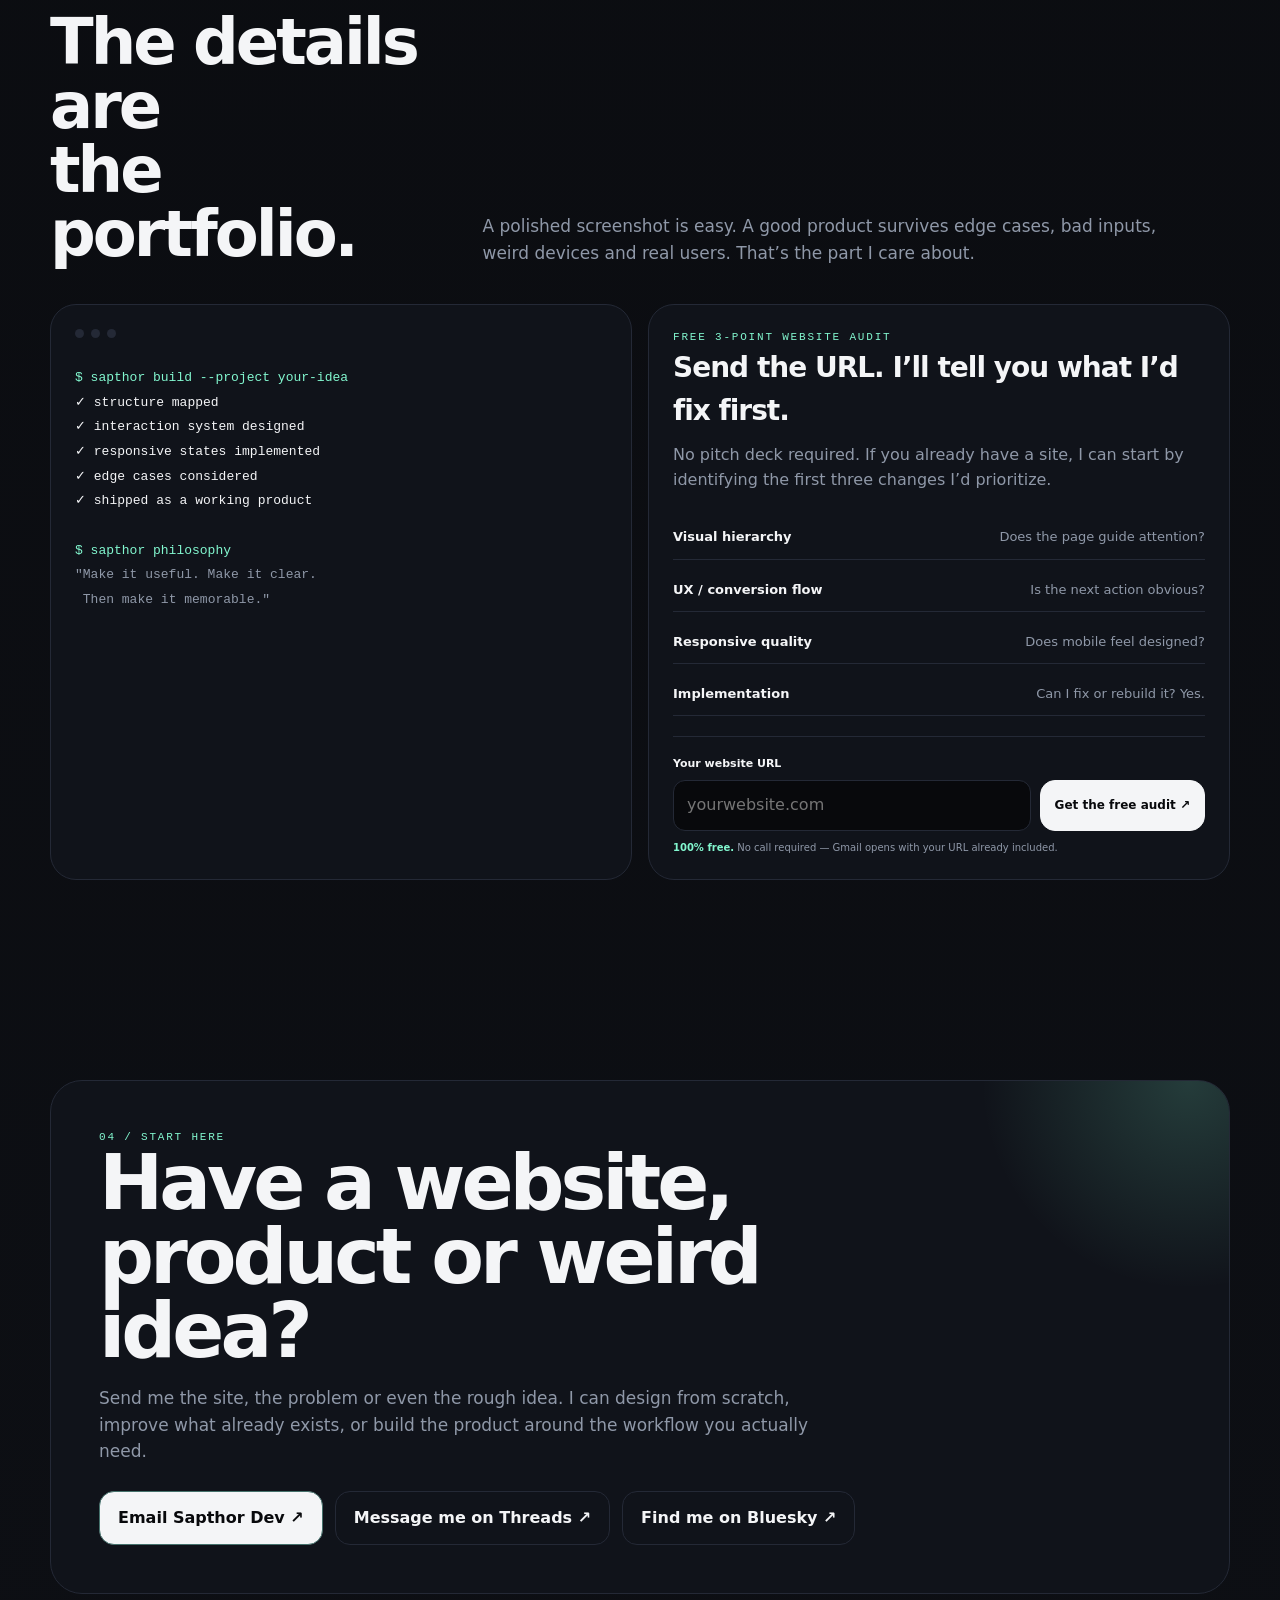
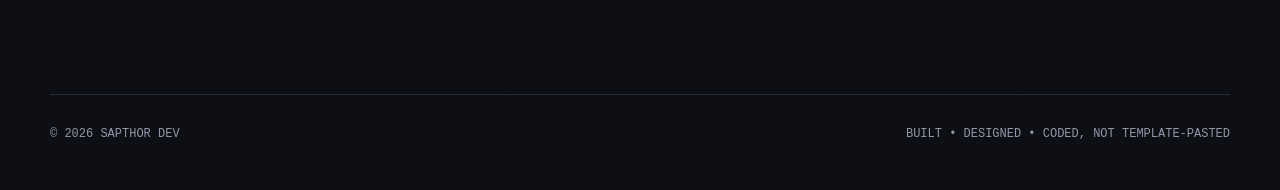
==== commit aa645cb5: "feat: add focused free-audit form and Gmail contact" ====
--- a/index.html
+++ b/index.html
@@ -118,7 +118,16 @@
     .terminal pre{margin:0;color:var(--muted);font:13px/1.9 ui-monospace,SFMono-Regular,Menlo,monospace;white-space:pre-wrap}
     .terminal .cmd{color:var(--accent)}.terminal .ok{color:var(--text)}
     .audit-card h3{font-size:28px;margin:0 0 10px;letter-spacing:-1px}.audit-card>p{color:var(--muted);margin-top:0}
-    .audit-list{display:grid;gap:9px;margin-top:28px}.audit-item{display:flex;justify-content:space-between;gap:16px;padding:13px 0;border-bottom:1px solid var(--line);font-size:13px}.audit-item span{color:var(--muted)}
+    .audit-list{display:grid;gap:9px;margin-top:24px}.audit-item{display:flex;justify-content:space-between;gap:16px;padding:11px 0;border-bottom:1px solid var(--line);font-size:13px}.audit-item span{color:var(--muted)}
+    .audit-form{margin-top:20px;padding-top:18px;border-top:1px solid var(--line)}
+    .audit-form label{display:block;font-size:11px;font-weight:800;margin-bottom:8px;color:var(--text)}
+    .audit-input-row{display:grid;grid-template-columns:1fr auto;gap:9px}
+    .audit-input-row input{min-width:0;border:1px solid var(--line);background:var(--bg);color:var(--text);padding:12px 13px;border-radius:12px;outline:none;font:inherit}
+    .audit-input-row input:focus{border-color:var(--accent);box-shadow:0 0 0 3px color-mix(in srgb,var(--accent) 10%,transparent)}
+    .audit-input-row .btn{padding:12px 14px;font-size:12px;white-space:nowrap}
+    .audit-note{margin:9px 0 0!important;font-size:10px!important;color:var(--muted)!important}
+    .audit-note b{color:var(--accent)}
+    .email-btn{border-color:color-mix(in srgb,var(--accent) 35%,var(--line))!important}
 
     .cta{border:1px solid var(--line);border-radius:32px;padding:48px;position:relative;overflow:hidden;background:var(--panel)}
     .cta:after{content:"";position:absolute;width:420px;height:420px;border-radius:50%;right:-170px;top:-210px;background:radial-gradient(circle,color-mix(in srgb,var(--accent) 18%,transparent),transparent 70%)}
@@ -214,6 +223,8 @@
       .audit-card>p{font-size:14px;line-height:1.6}
       .audit-list{margin-top:20px}
       .audit-item{display:grid;grid-template-columns:1fr;gap:3px;padding:11px 0;font-size:12px}
+      .audit-input-row{grid-template-columns:1fr}
+      .audit-input-row .btn{width:100%;justify-content:center}
 
       .cta{padding:26px 20px;border-radius:24px}
       .cta h2{font-size:clamp(38px,10.8vw,50px);line-height:.98;letter-spacing:-2.2px}
@@ -369,6 +380,14 @@
               <div class="audit-item"><b>Responsive quality</b><span>Does mobile feel designed?</span></div>
               <div class="audit-item"><b>Implementation</b><span>Can I fix or rebuild it? Yes.</span></div>
             </div>
+            <form class="audit-form" id="auditForm">
+              <label for="auditUrl">Your website URL</label>
+              <div class="audit-input-row">
+                <input id="auditUrl" type="text" inputmode="url" autocomplete="url" placeholder="yourwebsite.com" required />
+                <button class="btn primary magnetic" type="submit">Get the free audit ↗</button>
+              </div>
+              <p class="audit-note"><b>100% free.</b> No call required — Gmail opens with your URL already included.</p>
+            </form>
           </div>
         </div>
       </section>
@@ -379,7 +398,8 @@
           <h2>Have a website, product or weird idea?</h2>
           <p>Send me the site, the problem or even the rough idea. I can design from scratch, improve what already exists, or build the product around the workflow you actually need.</p>
           <div class="buttons" style="margin-top:26px">
-            <a class="btn primary magnetic" href="https://www.threads.com/@sapthordev" target="_blank" rel="noopener">Message me on Threads ↗</a>
+            <a class="btn primary magnetic email-btn" href="https://mail.google.com/mail/?view=cm&fs=1&to=sapthor.dev%40gmail.com&su=Project%20inquiry%20for%20Sapthor%20Dev" target="_blank" rel="noopener">Email Sapthor Dev ↗</a>
+            <a class="btn secondary magnetic" href="https://www.threads.com/@sapthordev" target="_blank" rel="noopener">Message me on Threads ↗</a>
             <a class="btn secondary magnetic" href="https://bsky.app/profile/sapthor.bsky.social" target="_blank" rel="noopener">Find me on Bluesky ↗</a>
           </div>
         </div>
@@ -506,6 +526,17 @@
       });
       card.addEventListener('mouseleave',()=>card.style.transform='');
     });
+
+    const auditForm=document.getElementById('auditForm');
+    auditForm.addEventListener('submit',e=>{
+      e.preventDefault();
+      const url=document.getElementById('auditUrl').value.trim();
+      if(!url)return;
+      const subject='Free 3-Point Website Audit';
+      const body='Hi Sapthor Dev,\n\nI would like the free 3-point website audit.\n\nWebsite: '+url+'\n\nThanks.';
+      const gmail='https://mail.google.com/mail/?view=cm&fs=1&to='+encodeURIComponent('sapthor.dev@gmail.com')+'&su='+encodeURIComponent(subject)+'&body='+encodeURIComponent(body);
+      window.open(gmail,'_blank','noopener');
+    });
   </script>
 </body>
 </html>
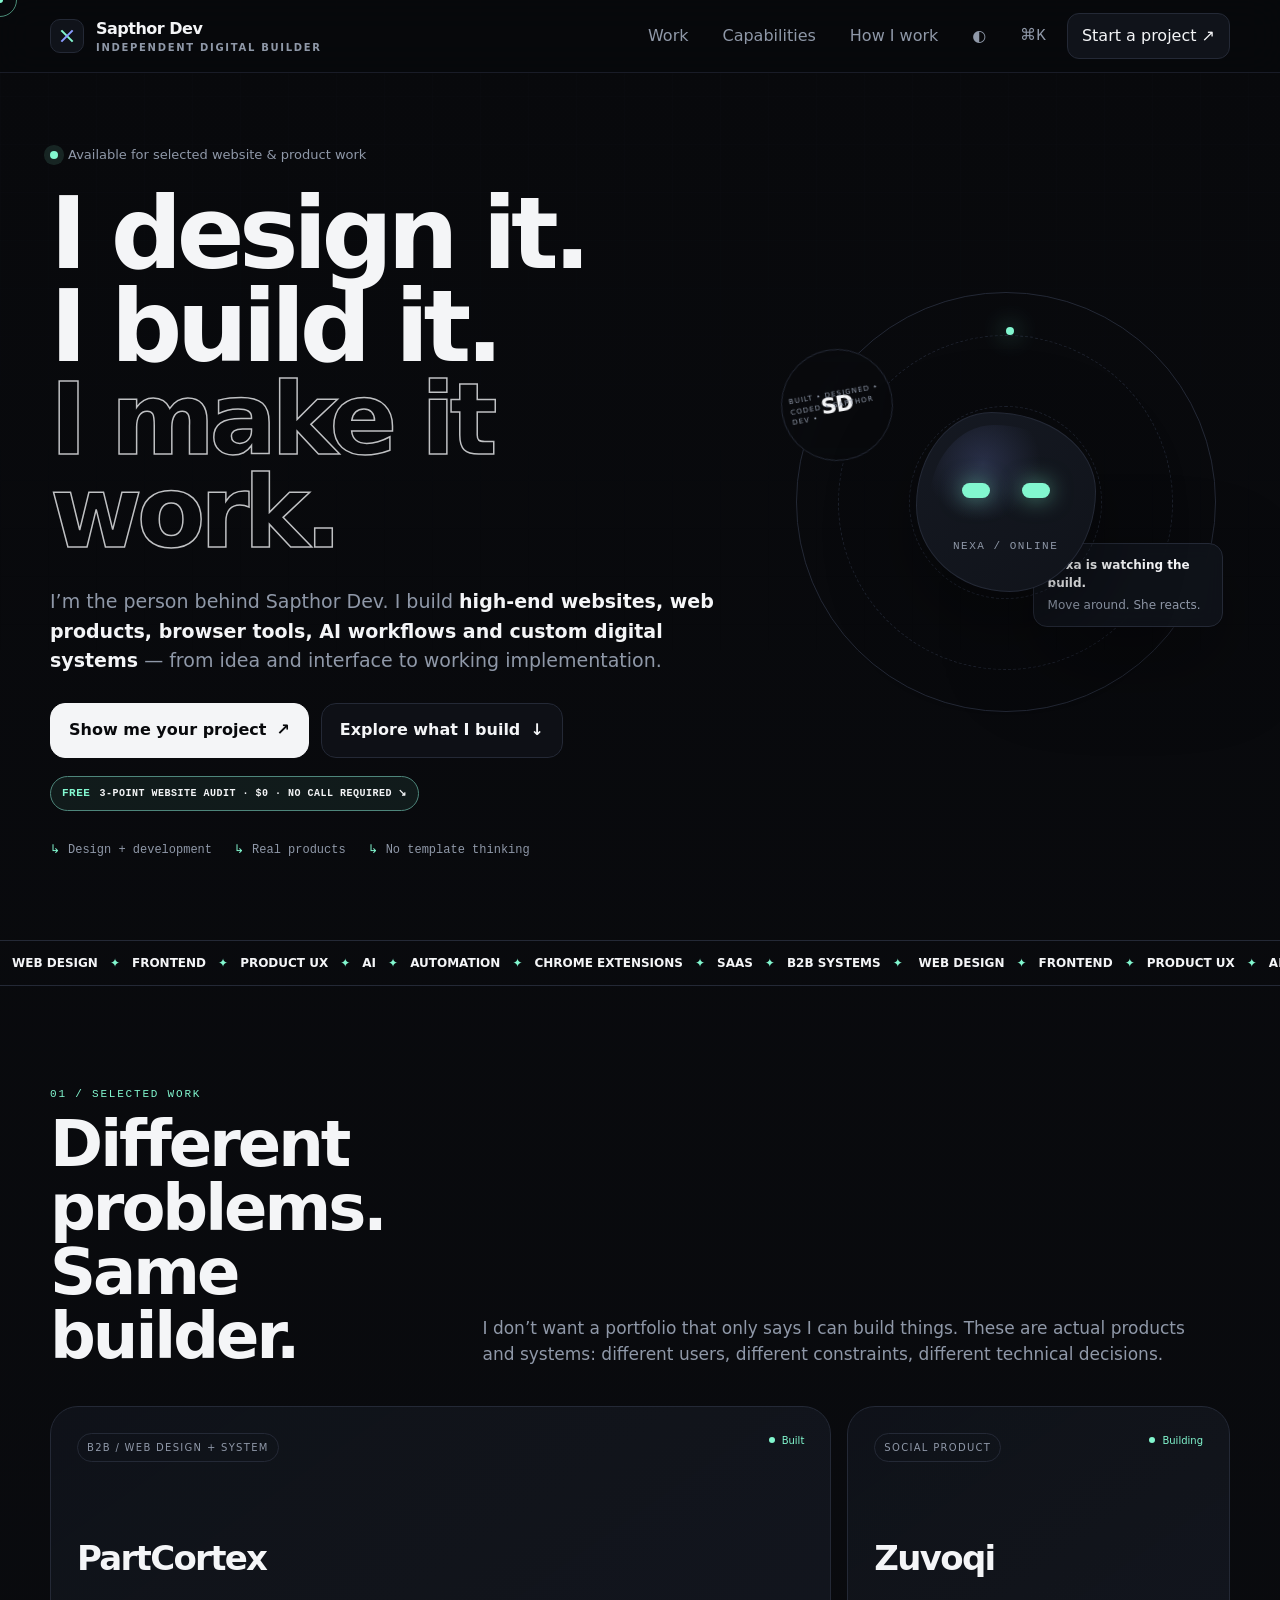
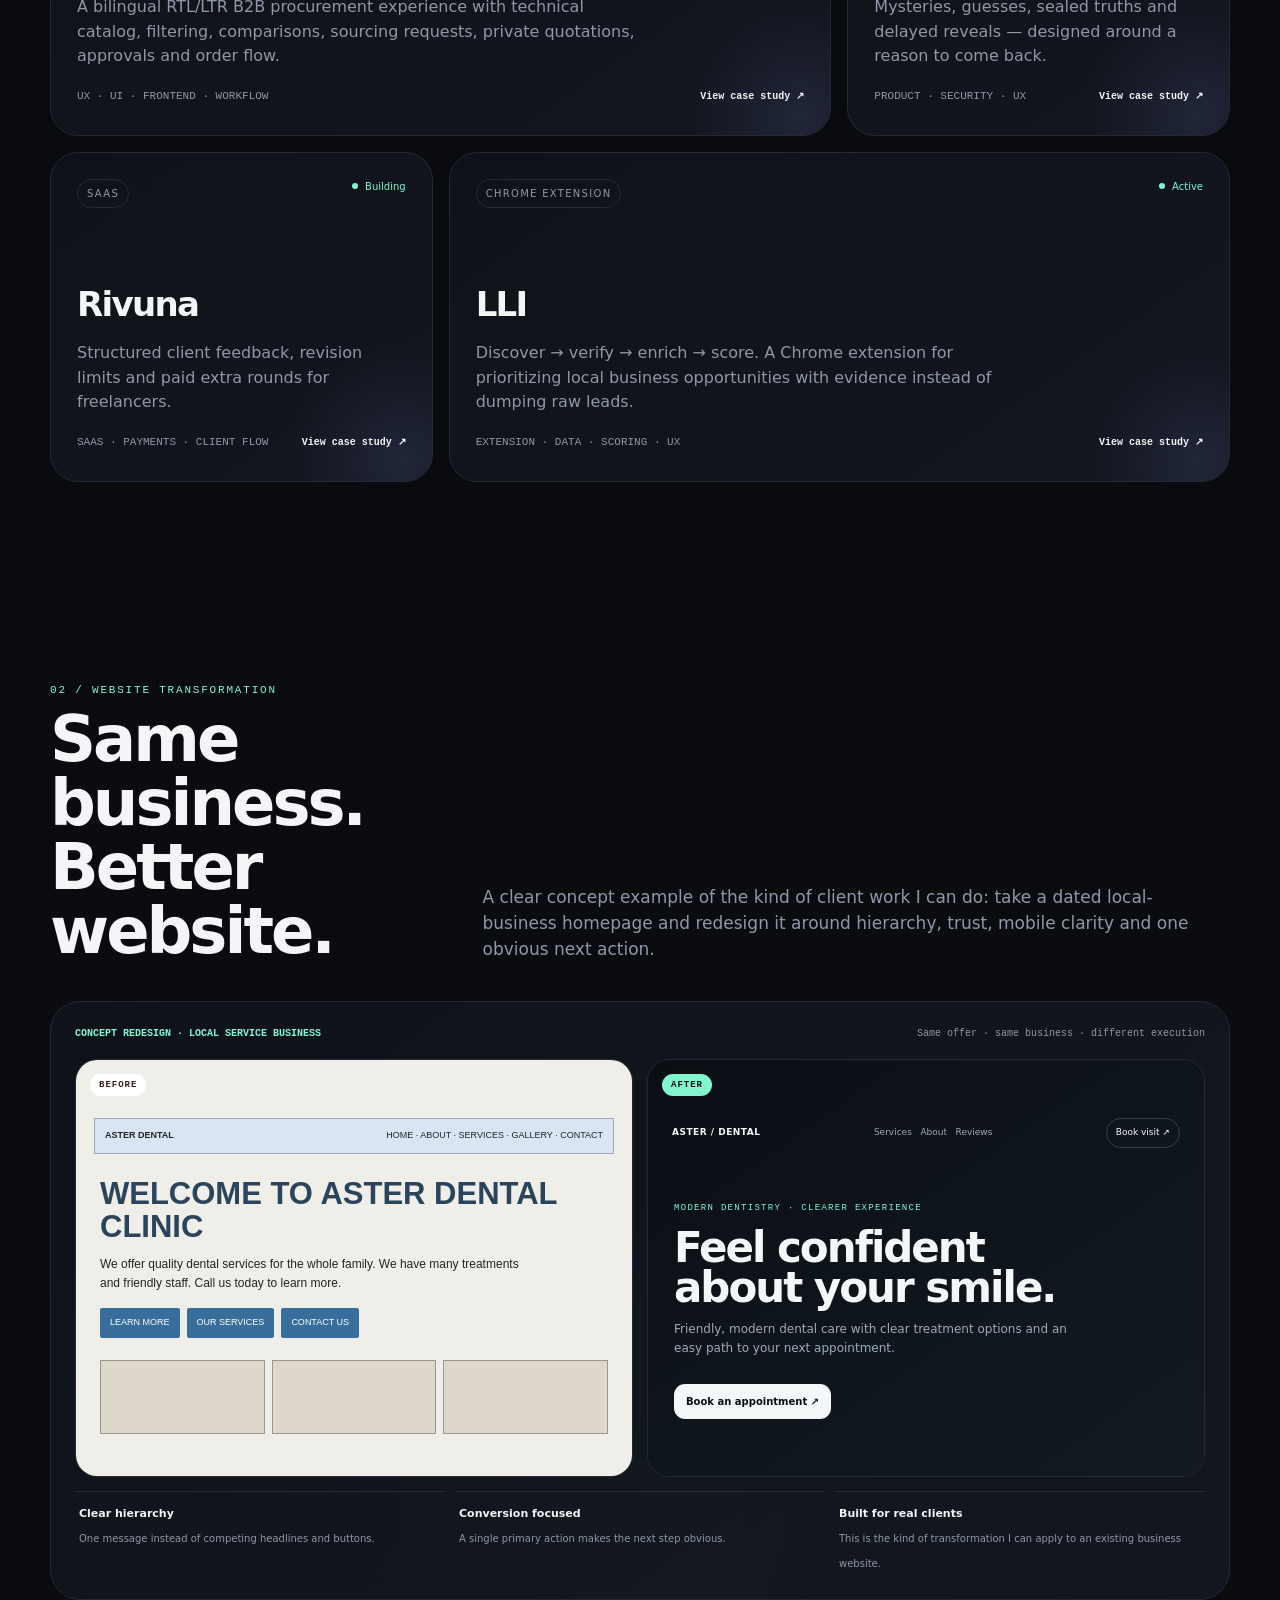
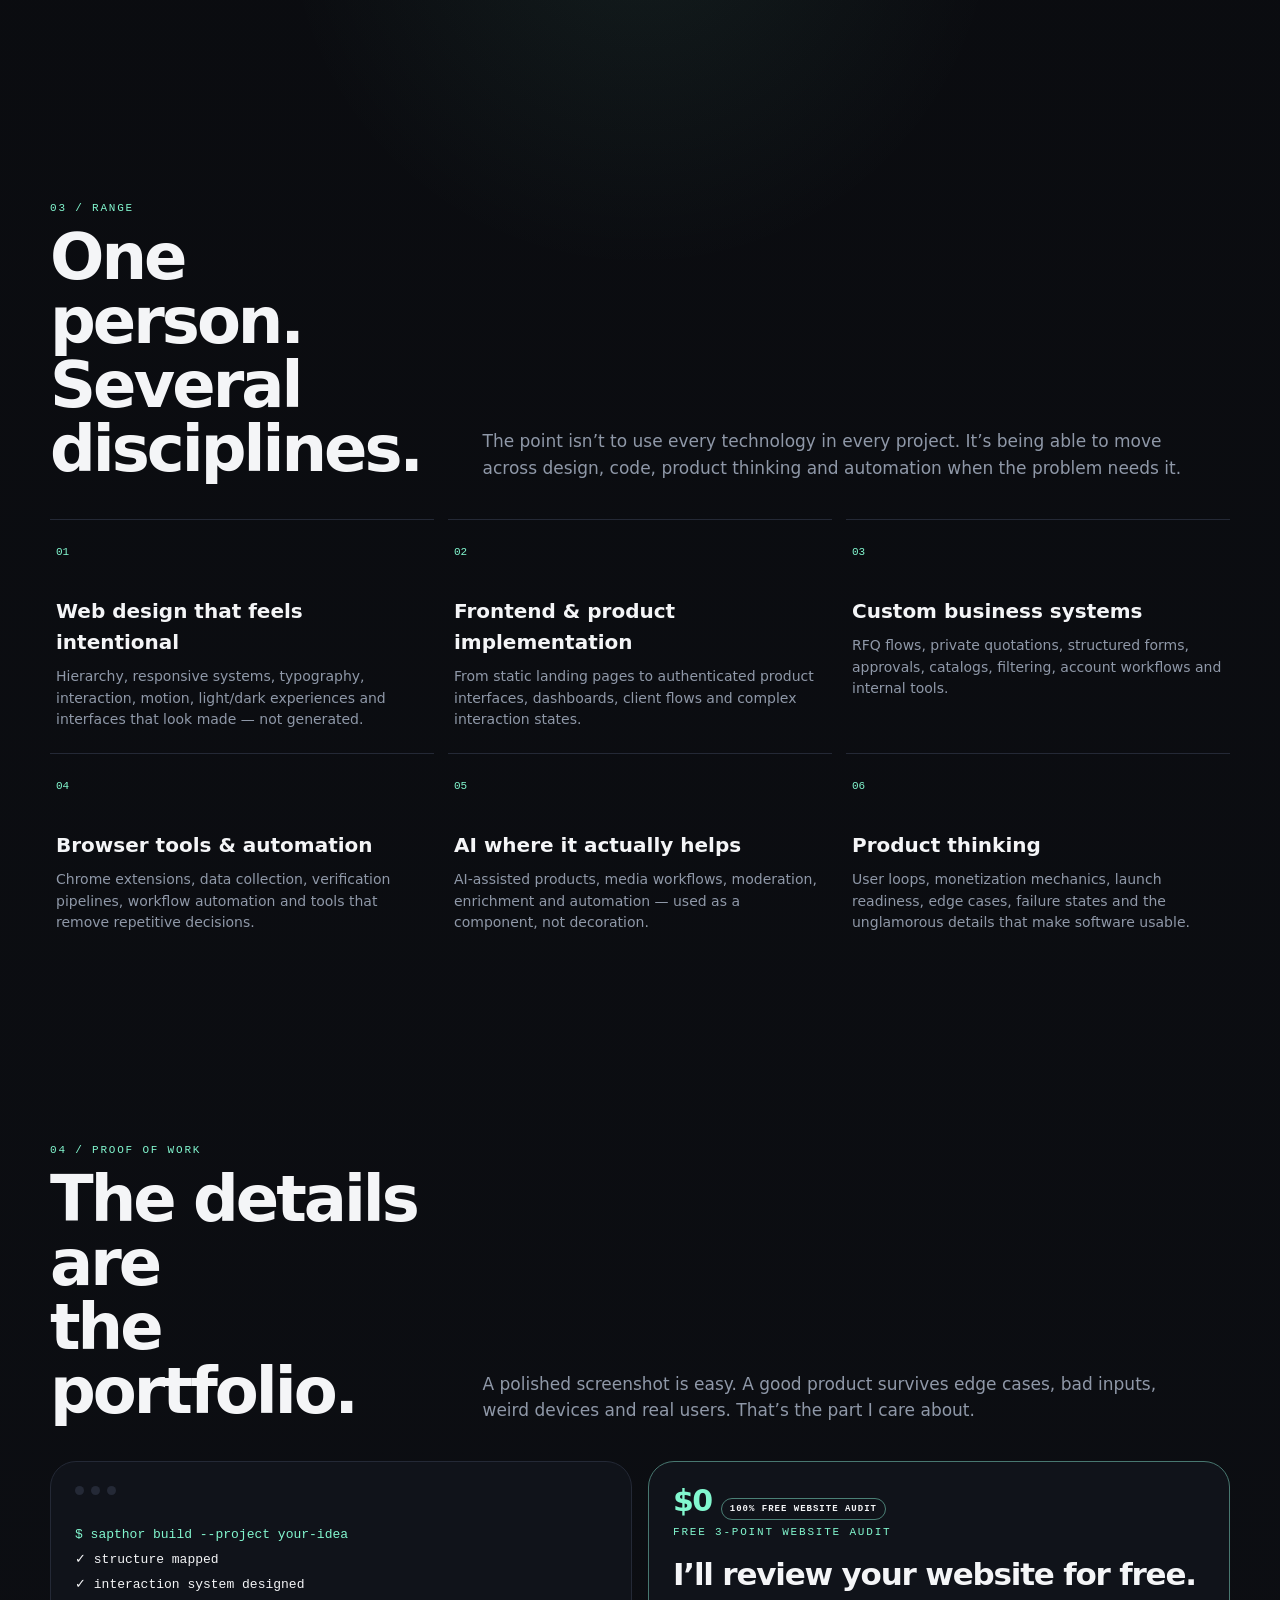
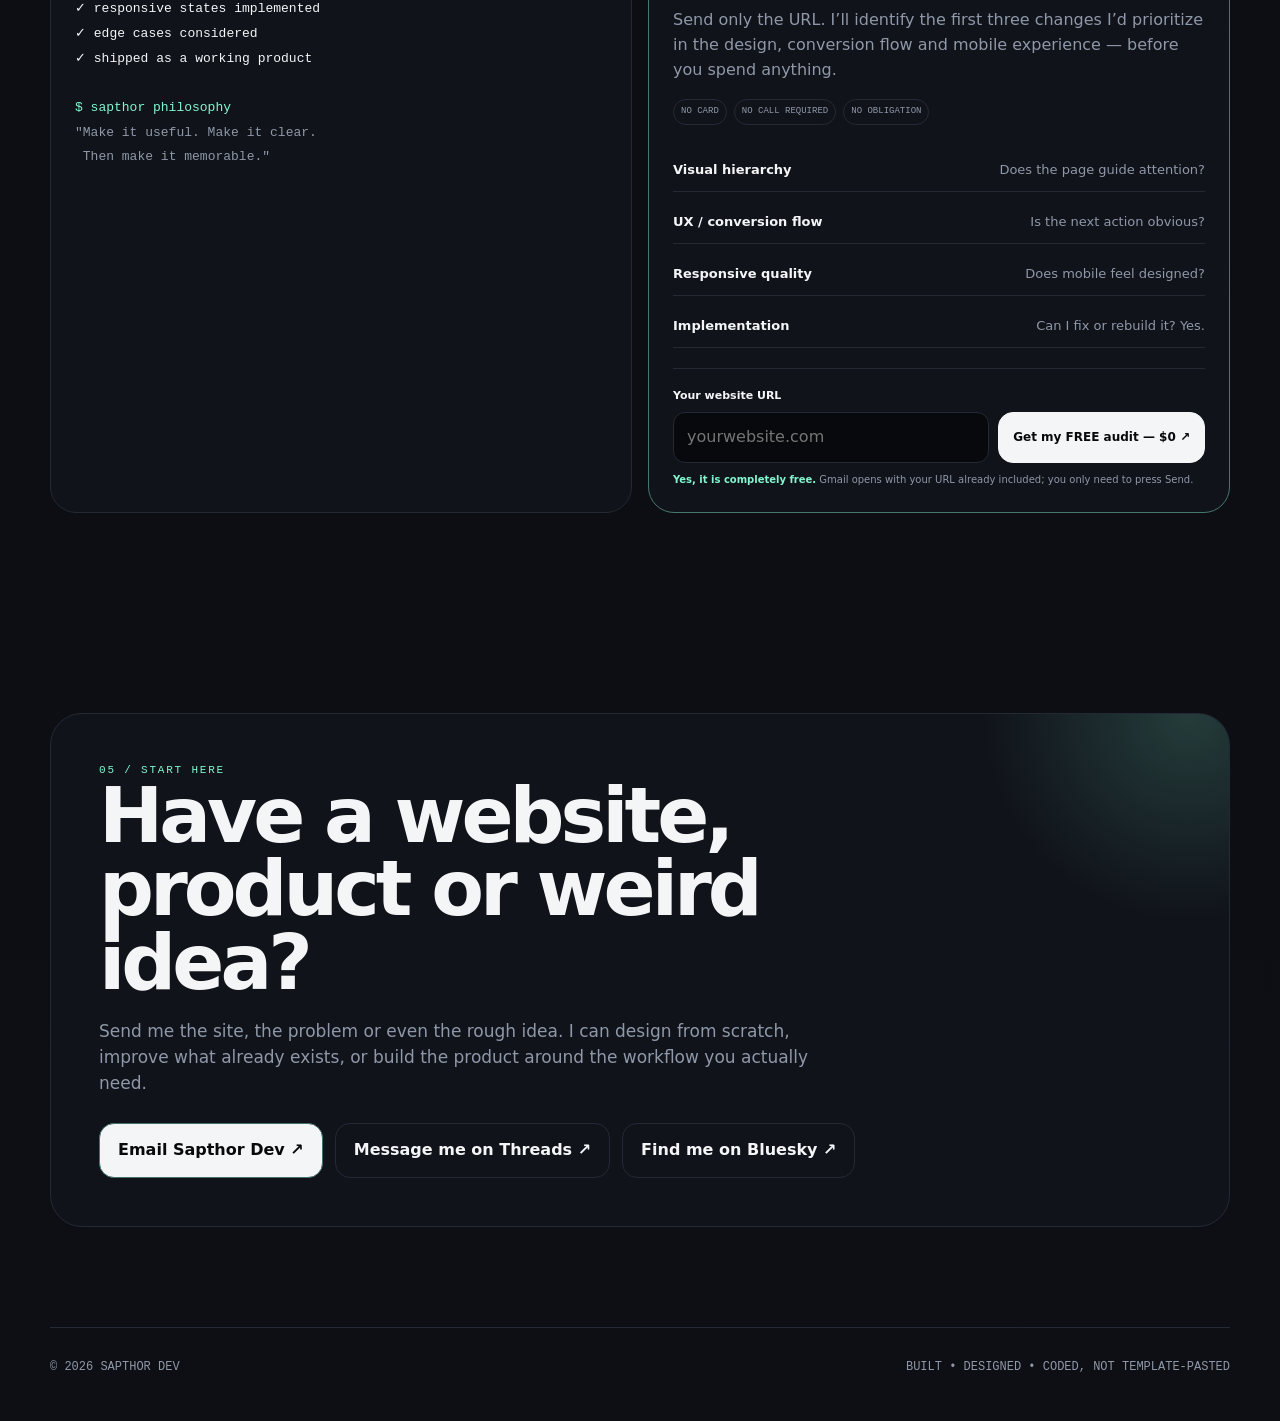
==== commit 09a2ea73: "feat: clarify free audit and add relevant redesign proof" ====
--- a/index.html
+++ b/index.html
@@ -62,6 +62,8 @@
     .btn.secondary{background:color-mix(in srgb,var(--panel) 75%,transparent)}
     .hero-meta{display:flex;gap:22px;flex-wrap:wrap;margin-top:30px;color:var(--muted);font-size:12px}
     .hero-meta span:before{content:"↳";color:var(--accent);margin-right:8px}
+    .free-hero-link{display:inline-flex;align-items:center;gap:9px;margin-top:18px;padding:8px 11px;border:1px solid color-mix(in srgb,var(--accent) 45%,var(--line));border-radius:999px;background:color-mix(in srgb,var(--accent) 7%,transparent);color:var(--text);font-size:10px;font-weight:800;letter-spacing:.5px}
+    .free-hero-link b{color:var(--accent);font-size:11px}
 
     .nexa-stage{position:relative;min-height:500px;display:grid;place-items:center;touch-action:pan-y}
     .nexa-orbit{width:min(420px,88vw);aspect-ratio:1;border-radius:50%;border:1px solid var(--line);position:relative;display:grid;place-items:center}
@@ -107,6 +109,27 @@
     .project p{color:var(--muted);max-width:560px;margin:0}
     .project-foot{position:absolute;left:26px;right:26px;bottom:24px;display:flex;justify-content:space-between;align-items:center;color:var(--muted);font-size:11px}
     .arrow{font-size:20px;color:var(--text);transition:transform .2s}.project:hover .arrow{transform:translate(4px,-4px)}
+    .case-link{position:relative;z-index:3;color:var(--text);font-weight:800;font-size:10px;padding:6px 0}
+    .case-link:hover{color:var(--accent)}
+
+    .redesign-shell{border:1px solid var(--line);border-radius:30px;padding:24px;background:linear-gradient(145deg,color-mix(in srgb,var(--panel) 94%,transparent),color-mix(in srgb,var(--panel2) 84%,transparent))}
+    .redesign-label{display:flex;justify-content:space-between;gap:16px;align-items:center;margin-bottom:18px;color:var(--muted);font-size:10px}
+    .redesign-label strong{color:var(--accent);font-weight:800}
+    .redesign-grid{display:grid;grid-template-columns:1fr 1fr;gap:14px}
+    .redesign-panel{position:relative;border:1px solid var(--line);border-radius:22px;overflow:hidden;min-height:390px}
+    .redesign-panel:before{position:absolute;top:14px;left:14px;z-index:4;padding:6px 9px;border-radius:999px;font:800 9px ui-monospace,SFMono-Regular,Menlo,monospace;letter-spacing:1px}
+    .redesign-panel.before:before{content:"BEFORE";background:#fff;color:#3e1d1d}
+    .redesign-panel.after:before{content:"AFTER";background:var(--accent);color:#07100d}
+    .old-site{height:100%;min-height:390px;background:#f0eee8;color:#242424;font-family:Arial,sans-serif;padding:58px 18px 18px}
+    .old-top{display:flex;justify-content:space-between;gap:12px;background:#d9e5f5;border:1px solid #9aa7b5;padding:10px;font-size:9px}
+    .old-hero{padding:24px 6px}.old-hero h3{font-size:31px;line-height:1.05;margin:0 0 10px;color:#29445b}.old-hero p{font-size:12px;max-width:420px}
+    .old-buttons{display:flex;gap:7px;flex-wrap:wrap;margin:16px 0}.old-buttons i{font-style:normal;background:#376e9c;color:#fff;padding:8px 10px;font-size:9px;border-radius:2px}
+    .old-boxes{display:grid;grid-template-columns:repeat(3,1fr);gap:7px;margin-top:22px}.old-boxes b{height:74px;background:#ddd7cc;border:1px solid #9c968c}
+    .new-site{height:100%;min-height:390px;background:linear-gradient(145deg,#0a0f14,#121a22);color:#f4f7f8;padding:58px 24px 22px;position:relative}
+    .new-top{display:flex;justify-content:space-between;align-items:center;gap:12px;font-size:9px;color:#9bacb9}.new-top strong{color:#f4f7f8;letter-spacing:.5px}.new-top i{font-style:normal;border:1px solid #34414c;border-radius:999px;padding:7px 9px;color:#f4f7f8}
+    .new-hero{padding:45px 2px 0}.new-hero small{color:#82f7cf;font:9px ui-monospace,monospace;letter-spacing:1.3px}.new-hero h3{font-size:42px;line-height:.96;letter-spacing:-2px;margin:10px 0}.new-hero p{color:#9bacb9;font-size:12px;max-width:420px}.new-hero b{display:inline-block;margin-top:14px;background:#f4f7f8;color:#0a0f14;padding:10px 12px;border-radius:11px;font-size:10px}
+    .redesign-notes{display:grid;grid-template-columns:repeat(3,1fr);gap:10px;margin-top:14px}
+    .redesign-notes div{border-top:1px solid var(--line);padding:13px 4px 0}.redesign-notes b{display:block;font-size:11px;margin-bottom:3px}.redesign-notes span{font-size:10px;color:var(--muted)}
 
     .cap-grid{display:grid;grid-template-columns:repeat(3,1fr);gap:14px}
     .cap{border-top:1px solid var(--line);padding:24px 6px 8px;min-height:170px}
@@ -117,7 +140,13 @@
     .terminal-top{display:flex;gap:7px;margin-bottom:28px}.terminal-top span{width:9px;height:9px;border-radius:50%;background:var(--line)}
     .terminal pre{margin:0;color:var(--muted);font:13px/1.9 ui-monospace,SFMono-Regular,Menlo,monospace;white-space:pre-wrap}
     .terminal .cmd{color:var(--accent)}.terminal .ok{color:var(--text)}
-    .audit-card h3{font-size:28px;margin:0 0 10px;letter-spacing:-1px}.audit-card>p{color:var(--muted);margin-top:0}
+    .audit-card{position:relative;border-color:color-mix(in srgb,var(--accent) 38%,var(--line))}
+    .audit-card h3{font-size:31px;margin:9px 0 10px;letter-spacing:-1.2px}.audit-card>p{color:var(--muted);margin-top:0}
+    .free-stamp{display:inline-flex;align-items:baseline;gap:9px;margin-bottom:4px}
+    .free-stamp strong{font-size:30px;line-height:1;color:var(--accent);letter-spacing:-1.5px}
+    .free-stamp span{font:800 9px ui-monospace,SFMono-Regular,Menlo,monospace;letter-spacing:1px;color:var(--text);border:1px solid color-mix(in srgb,var(--accent) 42%,var(--line));border-radius:999px;padding:5px 8px}
+    .free-clarity{display:flex;gap:7px;flex-wrap:wrap;margin:11px 0 2px}
+    .free-clarity span{font-size:9px;color:var(--muted);border:1px solid var(--line);border-radius:999px;padding:5px 7px}
     .audit-list{display:grid;gap:9px;margin-top:24px}.audit-item{display:flex;justify-content:space-between;gap:16px;padding:11px 0;border-bottom:1px solid var(--line);font-size:13px}.audit-item span{color:var(--muted)}
     .audit-form{margin-top:20px;padding-top:18px;border-top:1px solid var(--line)}
     .audit-form label{display:block;font-size:11px;font-weight:800;margin-bottom:8px;color:var(--text)}
@@ -153,6 +182,8 @@
       .project,.project.large,.project.small{grid-column:span 12}
       .cap-grid{grid-template-columns:1fr 1fr}
       .proof{grid-template-columns:1fr}
+      .redesign-grid{grid-template-columns:1fr}
+      .redesign-notes{grid-template-columns:1fr 1fr 1fr}
       h1{letter-spacing:-3.4px}
       .cta{padding:34px}
       section{padding:76px 0}
@@ -205,6 +236,7 @@
       .tag{font-size:8.5px;letter-spacing:1px;padding:5px 7px;max-width:76%}
       .status{font-size:9px}
       .project h3{font-size:29px;letter-spacing:-1.2px;margin:42px 0 8px}
+      .redesign-shell{padding:14px;border-radius:22px}.redesign-label{align-items:flex-start;flex-direction:column}.redesign-panel{min-height:330px}.old-site,.new-site{min-height:330px}.new-hero{padding-top:34px}.new-hero h3{font-size:34px}.old-hero h3{font-size:26px}.redesign-notes{grid-template-columns:1fr}
       .project p{font-size:14px;line-height:1.6}
       .project-foot{position:static;margin-top:28px;font-size:9px;gap:10px}
       .project-foot span:first-child{max-width:85%;line-height:1.45}
@@ -280,6 +312,7 @@
             <a class="btn primary magnetic" href="#contact">Show me your project <span>↗</span></a>
             <a class="btn secondary magnetic" href="#work">Explore what I build <span>↓</span></a>
           </div>
+          <a class="free-hero-link mono" href="#proof"><b>FREE</b> 3-POINT WEBSITE AUDIT · $0 · NO CALL REQUIRED ↘</a>
           <div class="hero-meta mono"><span>Design + development</span><span>Real products</span><span>No template thinking</span></div>
         </div>
 
@@ -313,32 +346,71 @@
             <div class="project-top"><span class="tag">B2B / Web design + system</span><span class="status">Built</span></div>
             <h3>PartCortex</h3>
             <p>A bilingual RTL/LTR B2B procurement experience with technical catalog, filtering, comparisons, sourcing requests, private quotations, approvals and order flow.</p>
-            <div class="project-foot mono"><span>UX · UI · FRONTEND · WORKFLOW</span><span class="arrow">↗</span></div>
+            <div class="project-foot mono"><span>UX · UI · FRONTEND · WORKFLOW</span><a class="case-link" href="work/partcortex/">View case study ↗</a></div>
           </article>
           <article class="project small interactive-card" data-nexa="A social mechanic that depends on curiosity, not Likes.">
             <div class="project-top"><span class="tag">Social product</span><span class="status">Building</span></div>
             <h3>Zuvoqi</h3>
             <p>Mysteries, guesses, sealed truths and delayed reveals — designed around a reason to come back.</p>
-            <div class="project-foot mono"><span>PRODUCT · SECURITY · UX</span><span class="arrow">↗</span></div>
+            <div class="project-foot mono"><span>PRODUCT · SECURITY · UX</span><a class="case-link" href="work/zuvoqi/">View case study ↗</a></div>
           </article>
           <article class="project small interactive-card" data-nexa="Small freelancer pain. Focused product.">
             <div class="project-top"><span class="tag">SaaS</span><span class="status">Building</span></div>
             <h3>Rivuna</h3>
             <p>Structured client feedback, revision limits and paid extra rounds for freelancers.</p>
-            <div class="project-foot mono"><span>SAAS · PAYMENTS · CLIENT FLOW</span><span class="arrow">↗</span></div>
+            <div class="project-foot mono"><span>SAAS · PAYMENTS · CLIENT FLOW</span><a class="case-link" href="work/rivuna/">View case study ↗</a></div>
           </article>
           <article class="project large interactive-card" data-nexa="This one turns messy local prospecting into a decision flow.">
             <div class="project-top"><span class="tag">Chrome extension</span><span class="status">Active</span></div>
             <h3>LLI</h3>
             <p>Discover → verify → enrich → score. A Chrome extension for prioritizing local business opportunities with evidence instead of dumping raw leads.</p>
-            <div class="project-foot mono"><span>EXTENSION · DATA · SCORING · UX</span><span class="arrow">↗</span></div>
+            <div class="project-foot mono"><span>EXTENSION · DATA · SCORING · UX</span><a class="case-link" href="work/lli/">View case study ↗</a></div>
           </article>
+        </div>
+      </section>
+
+      <section id="redesign">
+        <div class="section-head">
+          <div><div class="eyebrow mono">02 / Website transformation</div><h2 class="section-title">Same business.<br>Better website.</h2></div>
+          <p class="section-sub">A clear concept example of the kind of client work I can do: take a dated local-business homepage and redesign it around hierarchy, trust, mobile clarity and one obvious next action.</p>
+        </div>
+        <div class="redesign-shell interactive-card" data-nexa="This is a concept redesign for a local service business — the same business before and after a focused rebuild.">
+          <div class="redesign-label mono"><strong>CONCEPT REDESIGN · LOCAL SERVICE BUSINESS</strong><span>Same offer · same business · different execution</span></div>
+          <div class="redesign-grid">
+            <div class="redesign-panel before" aria-label="Before redesign concept">
+              <div class="old-site">
+                <div class="old-top"><b>ASTER DENTAL</b><span>HOME · ABOUT · SERVICES · GALLERY · CONTACT</span></div>
+                <div class="old-hero">
+                  <h3>WELCOME TO ASTER DENTAL CLINIC</h3>
+                  <p>We offer quality dental services for the whole family. We have many treatments and friendly staff. Call us today to learn more.</p>
+                  <div class="old-buttons"><i>LEARN MORE</i><i>OUR SERVICES</i><i>CONTACT US</i></div>
+                  <div class="old-boxes"><b></b><b></b><b></b></div>
+                </div>
+              </div>
+            </div>
+            <div class="redesign-panel after" aria-label="After redesign concept">
+              <div class="new-site">
+                <div class="new-top"><strong>ASTER / DENTAL</strong><span>Services&nbsp;&nbsp; About&nbsp;&nbsp; Reviews</span><i>Book visit ↗</i></div>
+                <div class="new-hero">
+                  <small>MODERN DENTISTRY · CLEARER EXPERIENCE</small>
+                  <h3>Feel confident<br>about your smile.</h3>
+                  <p>Friendly, modern dental care with clear treatment options and an easy path to your next appointment.</p>
+                  <b>Book an appointment ↗</b>
+                </div>
+              </div>
+            </div>
+          </div>
+          <div class="redesign-notes">
+            <div><b>Clear hierarchy</b><span>One message instead of competing headlines and buttons.</span></div>
+            <div><b>Conversion focused</b><span>A single primary action makes the next step obvious.</span></div>
+            <div><b>Built for real clients</b><span>This is the kind of transformation I can apply to an existing business website.</span></div>
+          </div>
         </div>
       </section>
 
       <section id="capabilities">
         <div class="section-head">
-          <div><div class="eyebrow mono">02 / Range</div><h2 class="section-title">One person.<br>Several disciplines.</h2></div>
+          <div><div class="eyebrow mono">03 / Range</div><h2 class="section-title">One person.<br>Several disciplines.</h2></div>
           <p class="section-sub">The point isn’t to use every technology in every project. It’s being able to move across design, code, product thinking and automation when the problem needs it.</p>
         </div>
         <div class="cap-grid">
@@ -353,7 +425,7 @@
 
       <section id="proof">
         <div class="section-head">
-          <div><div class="eyebrow mono">03 / Proof of work</div><h2 class="section-title">The details are<br>the portfolio.</h2></div>
+          <div><div class="eyebrow mono">04 / Proof of work</div><h2 class="section-title">The details are<br>the portfolio.</h2></div>
           <p class="section-sub">A polished screenshot is easy. A good product survives edge cases, bad inputs, weird devices and real users. That’s the part I care about.</p>
         </div>
         <div class="proof">
@@ -371,9 +443,11 @@
  Then make it memorable."</pre>
           </div>
           <div class="audit-card interactive-card" data-nexa="Free audits are a useful way to start with something concrete.">
+            <div class="free-stamp"><strong>$0</strong><span>100% FREE WEBSITE AUDIT</span></div>
             <div class="eyebrow mono">FREE 3-POINT WEBSITE AUDIT</div>
-            <h3>Send the URL. I’ll tell you what I’d fix first.</h3>
-            <p>No pitch deck required. If you already have a site, I can start by identifying the first three changes I’d prioritize.</p>
+            <h3>I’ll review your website for free.</h3>
+            <p>Send only the URL. I’ll identify the first three changes I’d prioritize in the design, conversion flow and mobile experience — before you spend anything.</p>
+            <div class="free-clarity mono"><span>NO CARD</span><span>NO CALL REQUIRED</span><span>NO OBLIGATION</span></div>
             <div class="audit-list">
               <div class="audit-item"><b>Visual hierarchy</b><span>Does the page guide attention?</span></div>
               <div class="audit-item"><b>UX / conversion flow</b><span>Is the next action obvious?</span></div>
@@ -384,9 +458,9 @@
               <label for="auditUrl">Your website URL</label>
               <div class="audit-input-row">
                 <input id="auditUrl" type="text" inputmode="url" autocomplete="url" placeholder="yourwebsite.com" required />
-                <button class="btn primary magnetic" type="submit">Get the free audit ↗</button>
+                <button class="btn primary magnetic" type="submit">Get my FREE audit — $0 ↗</button>
               </div>
-              <p class="audit-note"><b>100% free.</b> No call required — Gmail opens with your URL already included.</p>
+              <p class="audit-note"><b>Yes, it is completely free.</b> Gmail opens with your URL already included; you only need to press Send.</p>
             </form>
           </div>
         </div>
@@ -394,7 +468,7 @@
 
       <section id="contact">
         <div class="cta interactive-card" data-nexa="This is the part where a visitor becomes a conversation.">
-          <div class="eyebrow mono">04 / Start here</div>
+          <div class="eyebrow mono">05 / Start here</div>
           <h2>Have a website, product or weird idea?</h2>
           <p>Send me the site, the problem or even the rough idea. I can design from scratch, improve what already exists, or build the product around the workflow you actually need.</p>
           <div class="buttons" style="margin-top:26px">
@@ -414,9 +488,10 @@
       <div class="command-head"><span>Jump anywhere</span><span>ESC to close</span></div>
       <div class="command-list">
         <a href="#work">Selected work <span>01</span></a>
-        <a href="#capabilities">Capabilities <span>02</span></a>
-        <a href="#proof">How I work <span>03</span></a>
-        <a href="#contact">Start a project <span>04</span></a>
+        <a href="#redesign">Before / After <span>02</span></a>
+        <a href="#capabilities">Capabilities <span>03</span></a>
+        <a href="#proof">How I work <span>04</span></a>
+        <a href="#contact">Start a project <span>05</span></a>
         <a href="https://github.com/SapthorDev" target="_blank" rel="noopener">GitHub <span>↗</span></a>
       </div>
     </div>
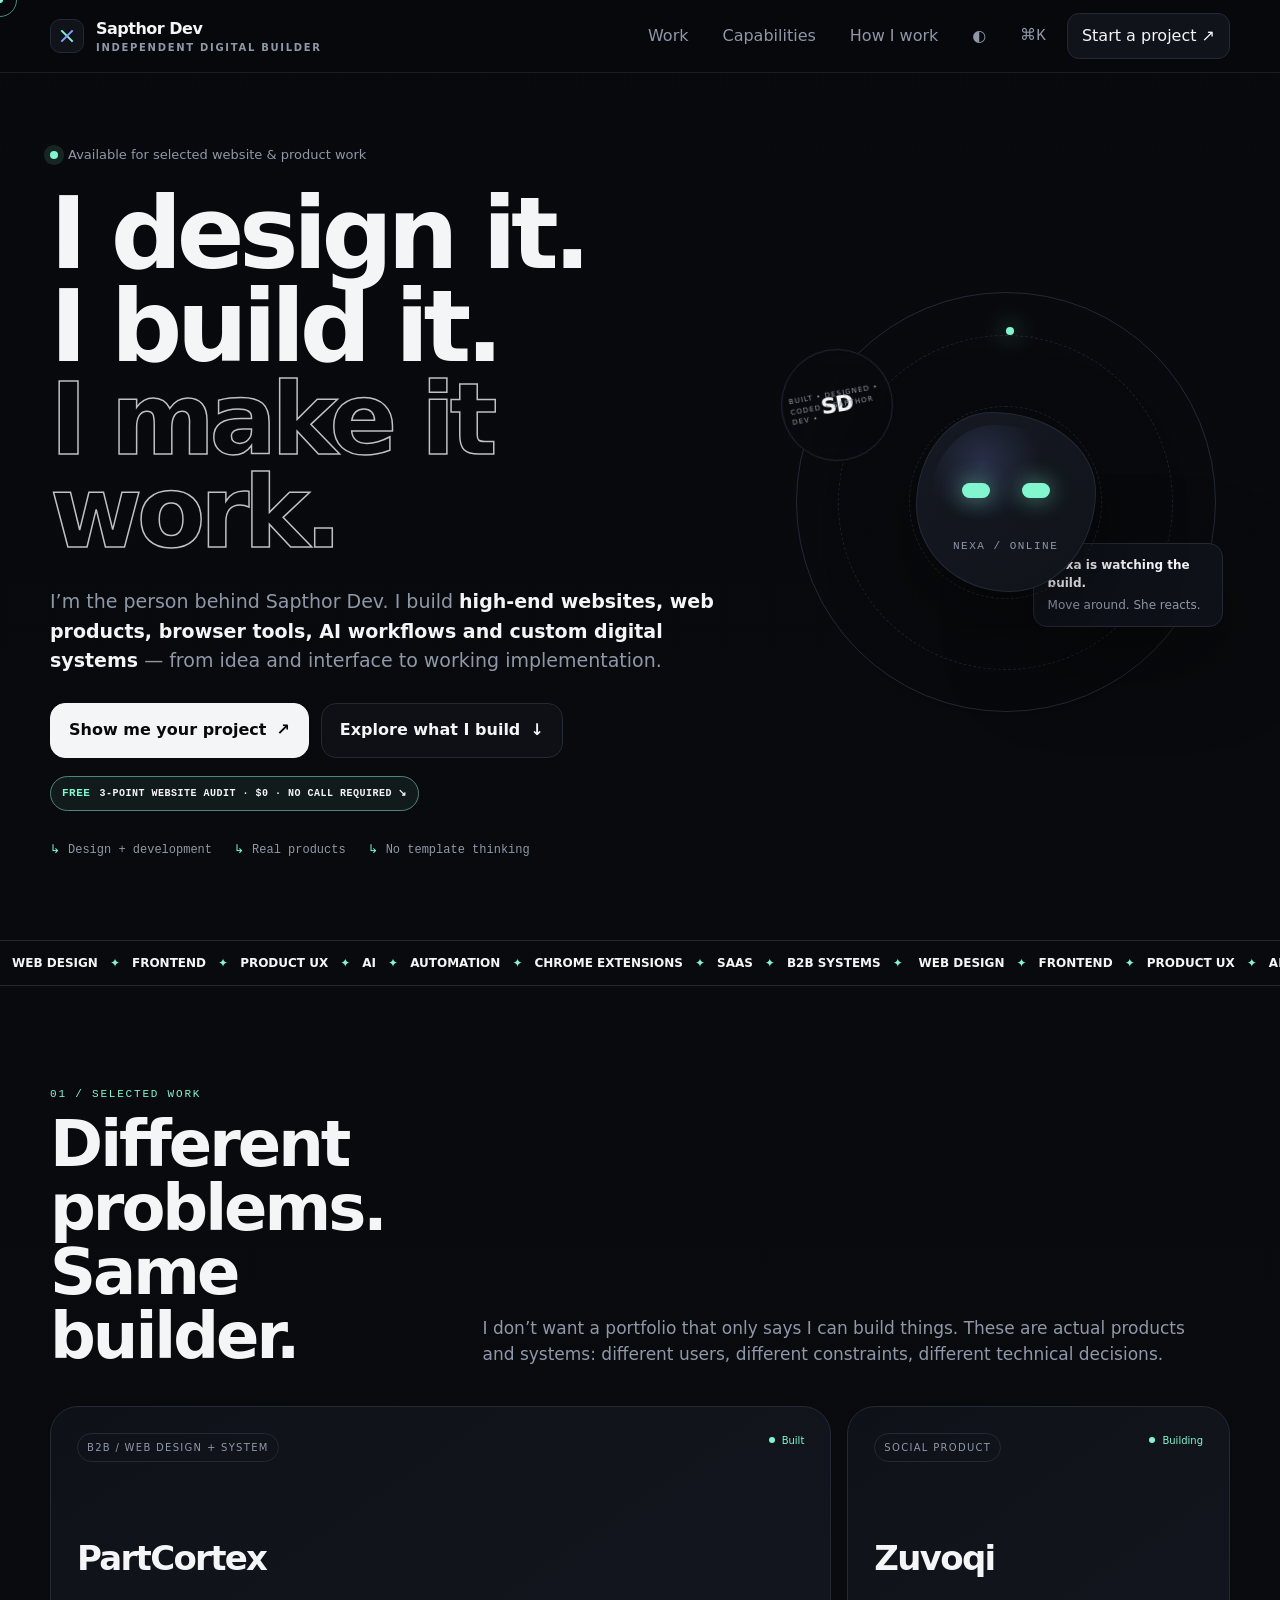
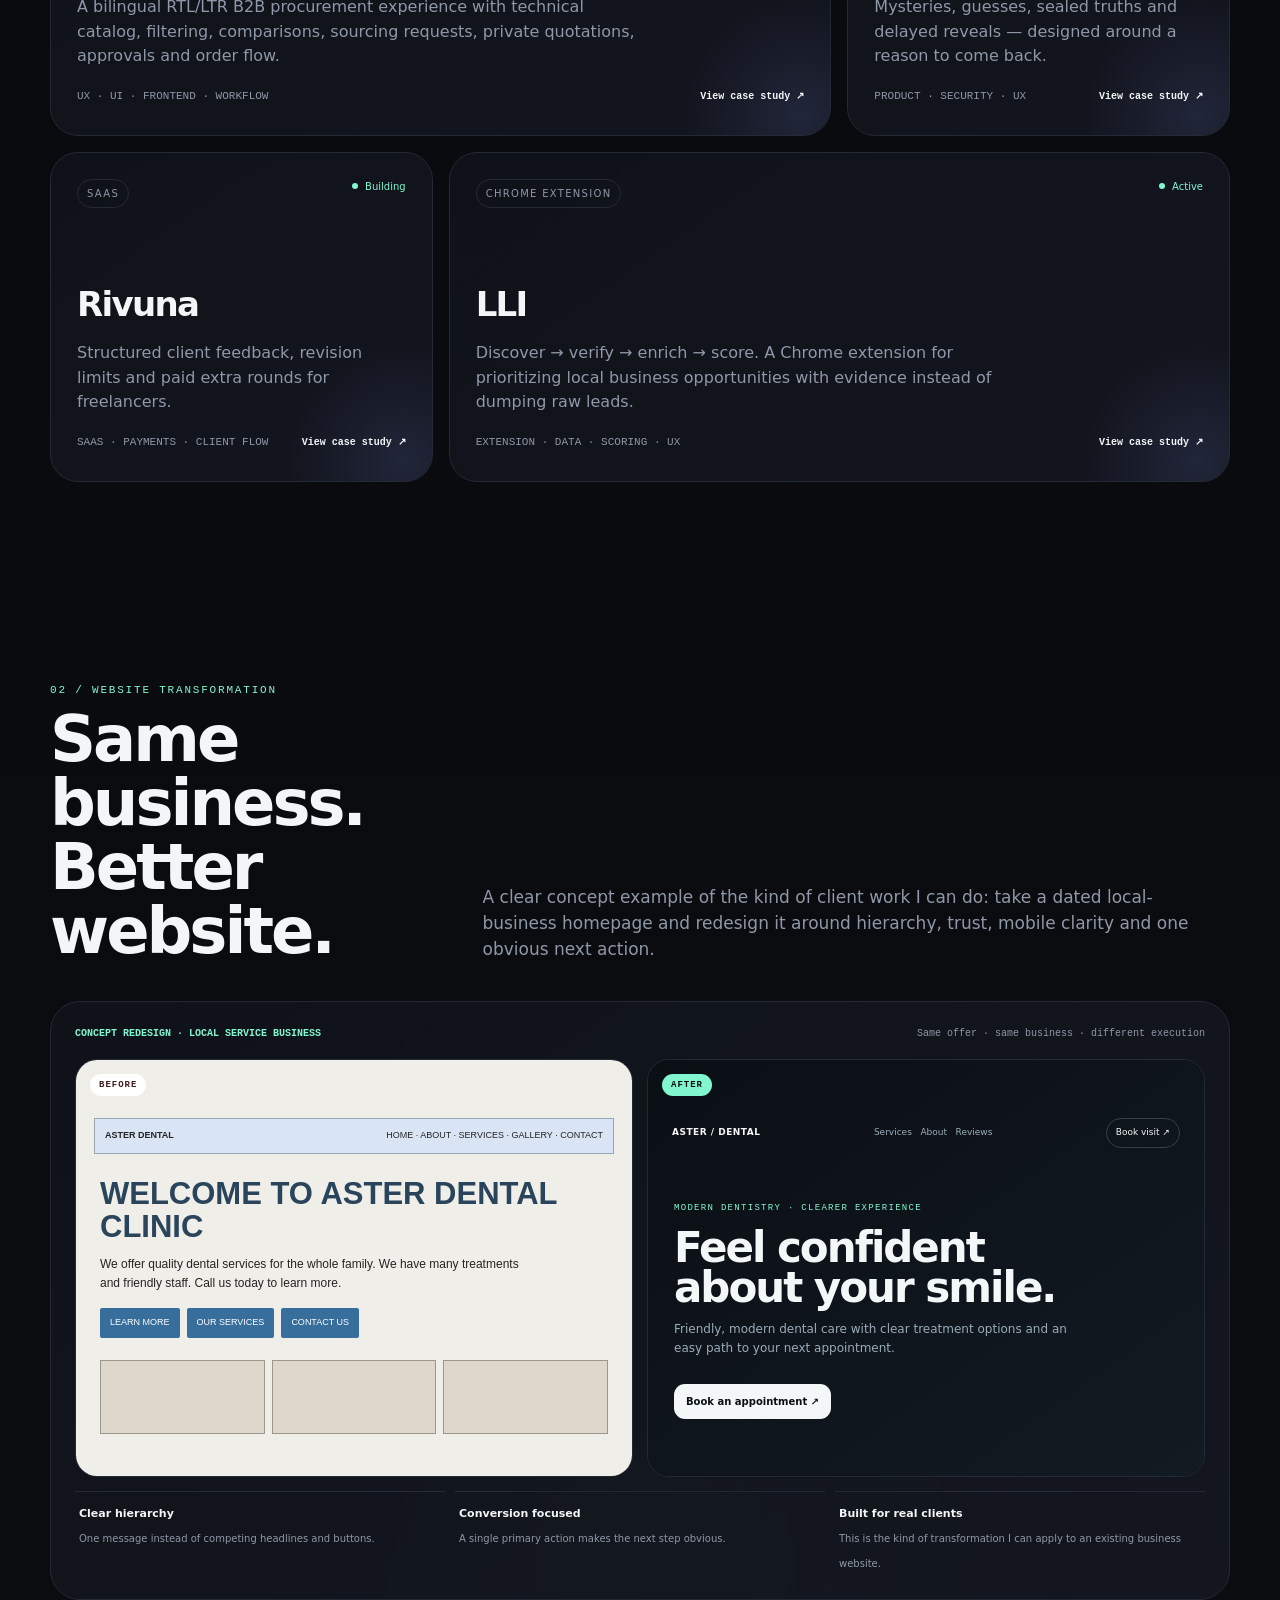
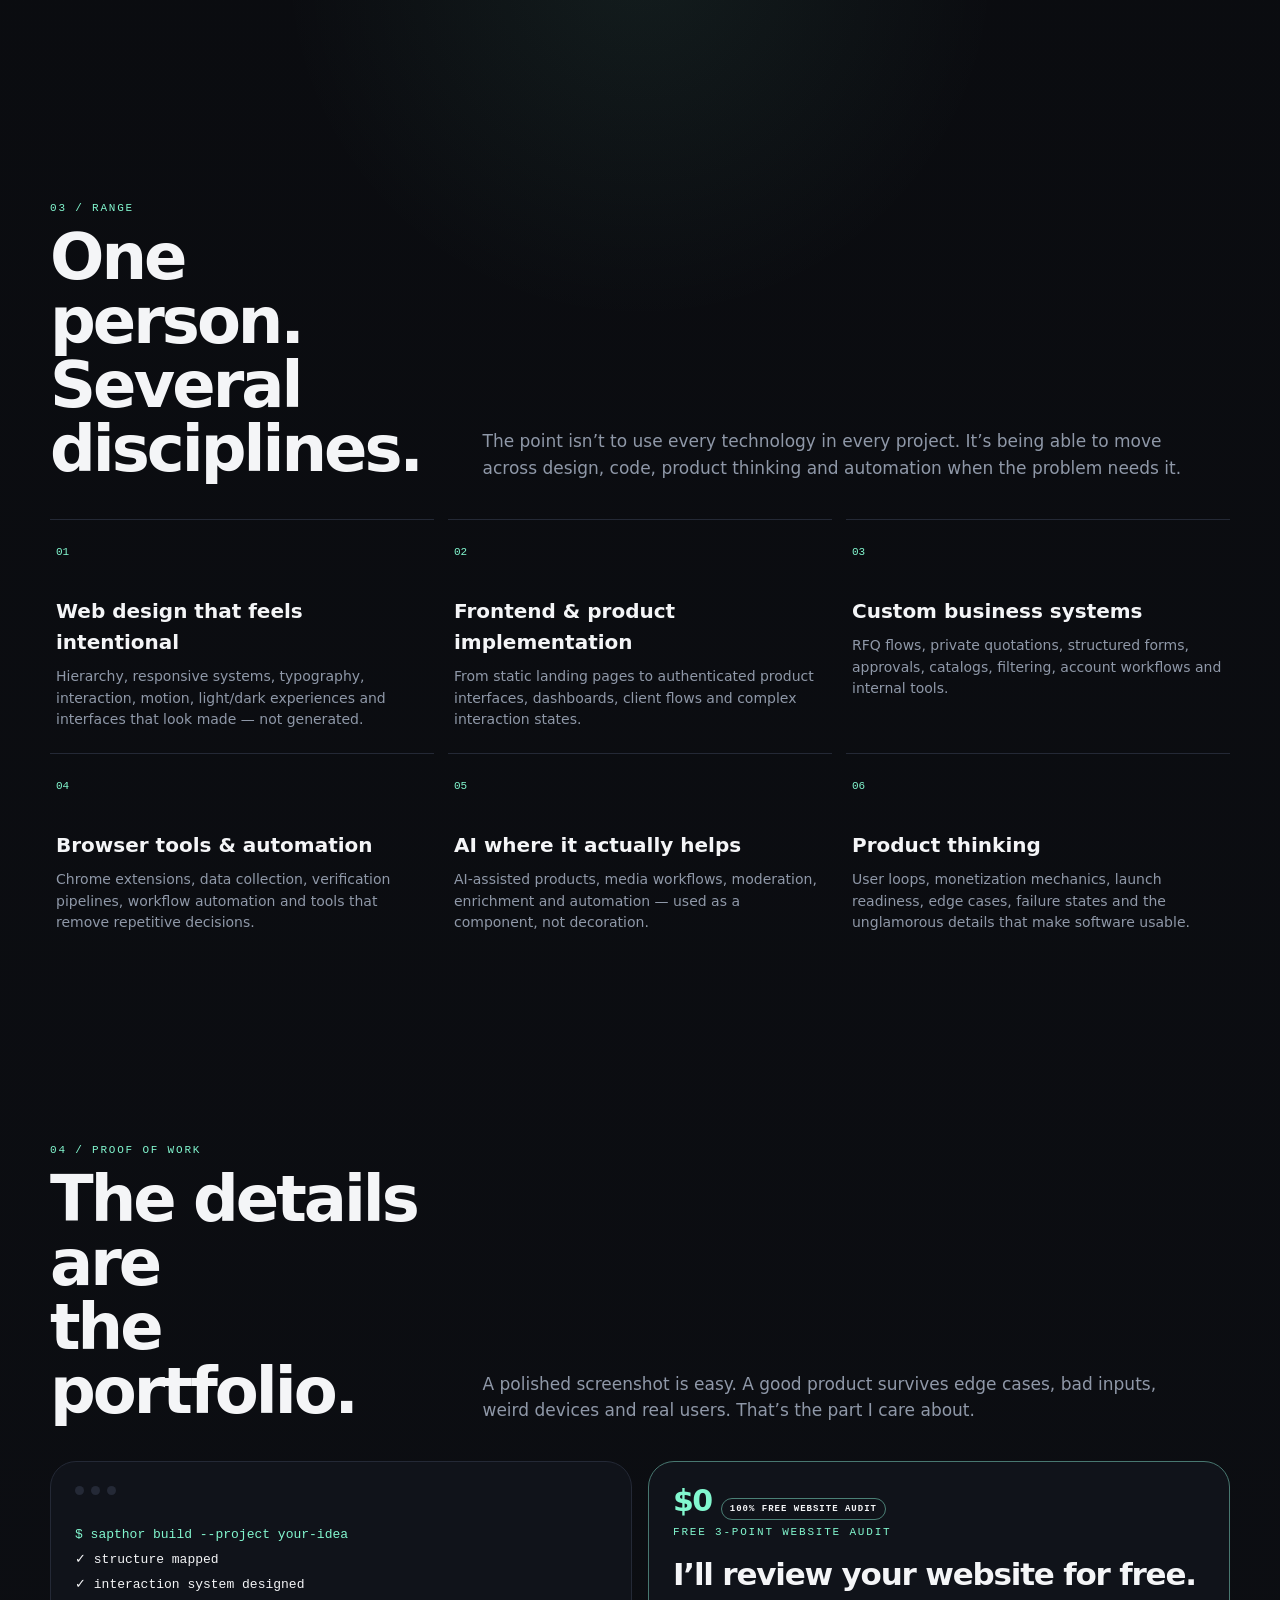
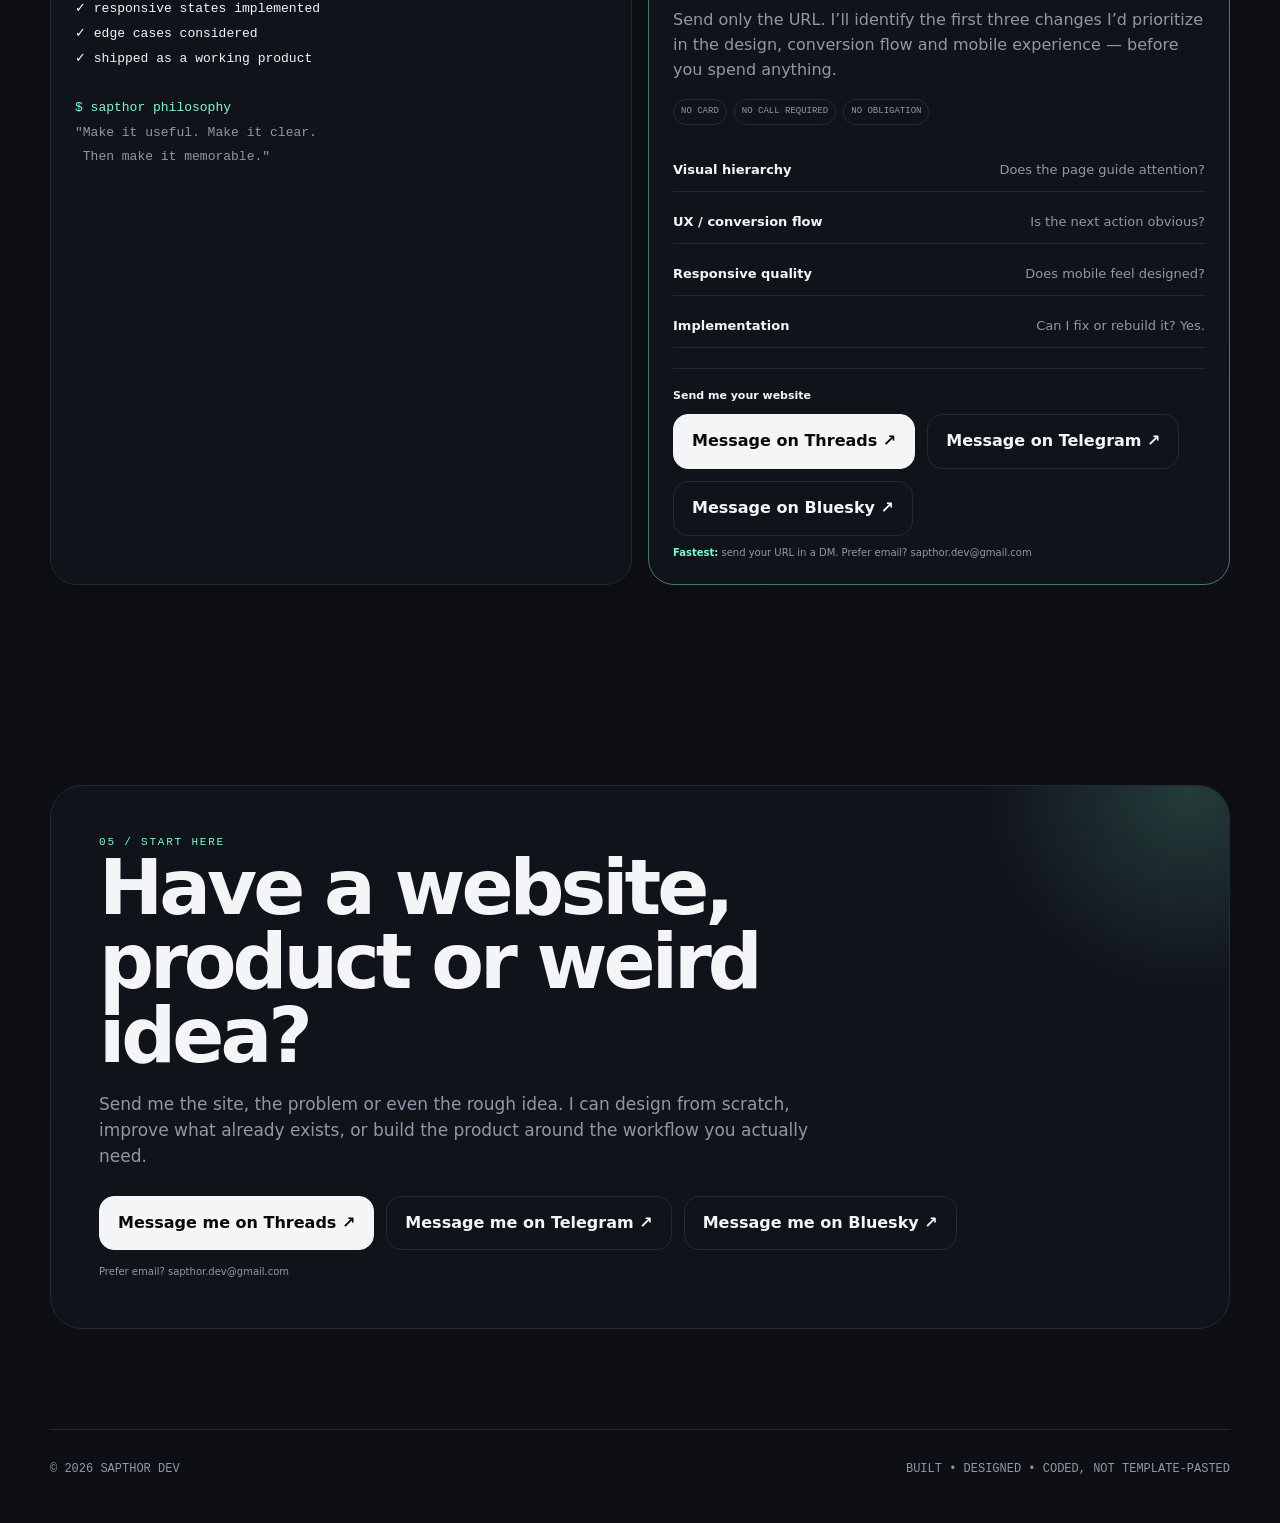
==== commit 897bb1fb: "Make social DMs primary contact paths with email fallback" ====
--- a/index.html
+++ b/index.html
@@ -454,14 +454,15 @@
               <div class="audit-item"><b>Responsive quality</b><span>Does mobile feel designed?</span></div>
               <div class="audit-item"><b>Implementation</b><span>Can I fix or rebuild it? Yes.</span></div>
             </div>
-            <form class="audit-form" id="auditForm">
-              <label for="auditUrl">Your website URL</label>
-              <div class="audit-input-row">
-                <input id="auditUrl" type="text" inputmode="url" autocomplete="url" placeholder="yourwebsite.com" required />
-                <button class="btn primary magnetic" type="submit">Get my FREE audit — $0 ↗</button>
+            <div class="audit-form">
+              <label>Send me your website</label>
+              <div class="buttons" style="margin-top:10px">
+                <a class="btn primary magnetic" href="https://www.threads.com/@sapthordev" target="_blank" rel="noopener">Message on Threads ↗</a>
+                <a class="btn secondary magnetic" href="https://t.me/Sapthor_Dev" target="_blank" rel="noopener">Message on Telegram ↗</a>
+                <a class="btn secondary magnetic" href="https://bsky.app/profile/sapthor.bsky.social" target="_blank" rel="noopener">Message on Bluesky ↗</a>
               </div>
-              <p class="audit-note"><b>Yes, it is completely free.</b> Gmail opens with your URL already included; you only need to press Send.</p>
-            </form>
+              <p class="audit-note"><b>Fastest:</b> send your URL in a DM. Prefer email? <a href="mailto:sapthor.dev@gmail.com">sapthor.dev@gmail.com</a></p>
+            </div>
           </div>
         </div>
       </section>
@@ -472,10 +473,11 @@
           <h2>Have a website, product or weird idea?</h2>
           <p>Send me the site, the problem or even the rough idea. I can design from scratch, improve what already exists, or build the product around the workflow you actually need.</p>
           <div class="buttons" style="margin-top:26px">
-            <a class="btn primary magnetic email-btn" href="https://mail.google.com/mail/?view=cm&fs=1&to=sapthor.dev%40gmail.com&su=Project%20inquiry%20for%20Sapthor%20Dev" target="_blank" rel="noopener">Email Sapthor Dev ↗</a>
-            <a class="btn secondary magnetic" href="https://www.threads.com/@sapthordev" target="_blank" rel="noopener">Message me on Threads ↗</a>
-            <a class="btn secondary magnetic" href="https://bsky.app/profile/sapthor.bsky.social" target="_blank" rel="noopener">Find me on Bluesky ↗</a>
+            <a class="btn primary magnetic" href="https://www.threads.com/@sapthordev" target="_blank" rel="noopener">Message me on Threads ↗</a>
+            <a class="btn secondary magnetic" href="https://t.me/Sapthor_Dev" target="_blank" rel="noopener">Message me on Telegram ↗</a>
+            <a class="btn secondary magnetic" href="https://bsky.app/profile/sapthor.bsky.social" target="_blank" rel="noopener">Message me on Bluesky ↗</a>
           </div>
+          <p class="audit-note" style="margin-top:14px!important">Prefer email? <a href="mailto:sapthor.dev@gmail.com">sapthor.dev@gmail.com</a></p>
         </div>
       </section>
 
@@ -602,16 +604,6 @@
       card.addEventListener('mouseleave',()=>card.style.transform='');
     });
 
-    const auditForm=document.getElementById('auditForm');
-    auditForm.addEventListener('submit',e=>{
-      e.preventDefault();
-      const url=document.getElementById('auditUrl').value.trim();
-      if(!url)return;
-      const subject='Free 3-Point Website Audit';
-      const body='Hi Sapthor Dev,\n\nI would like the free 3-point website audit.\n\nWebsite: '+url+'\n\nThanks.';
-      const gmail='https://mail.google.com/mail/?view=cm&fs=1&to='+encodeURIComponent('sapthor.dev@gmail.com')+'&su='+encodeURIComponent(subject)+'&body='+encodeURIComponent(body);
-      window.open(gmail,'_blank','noopener');
-    });
   </script>
 </body>
 </html>
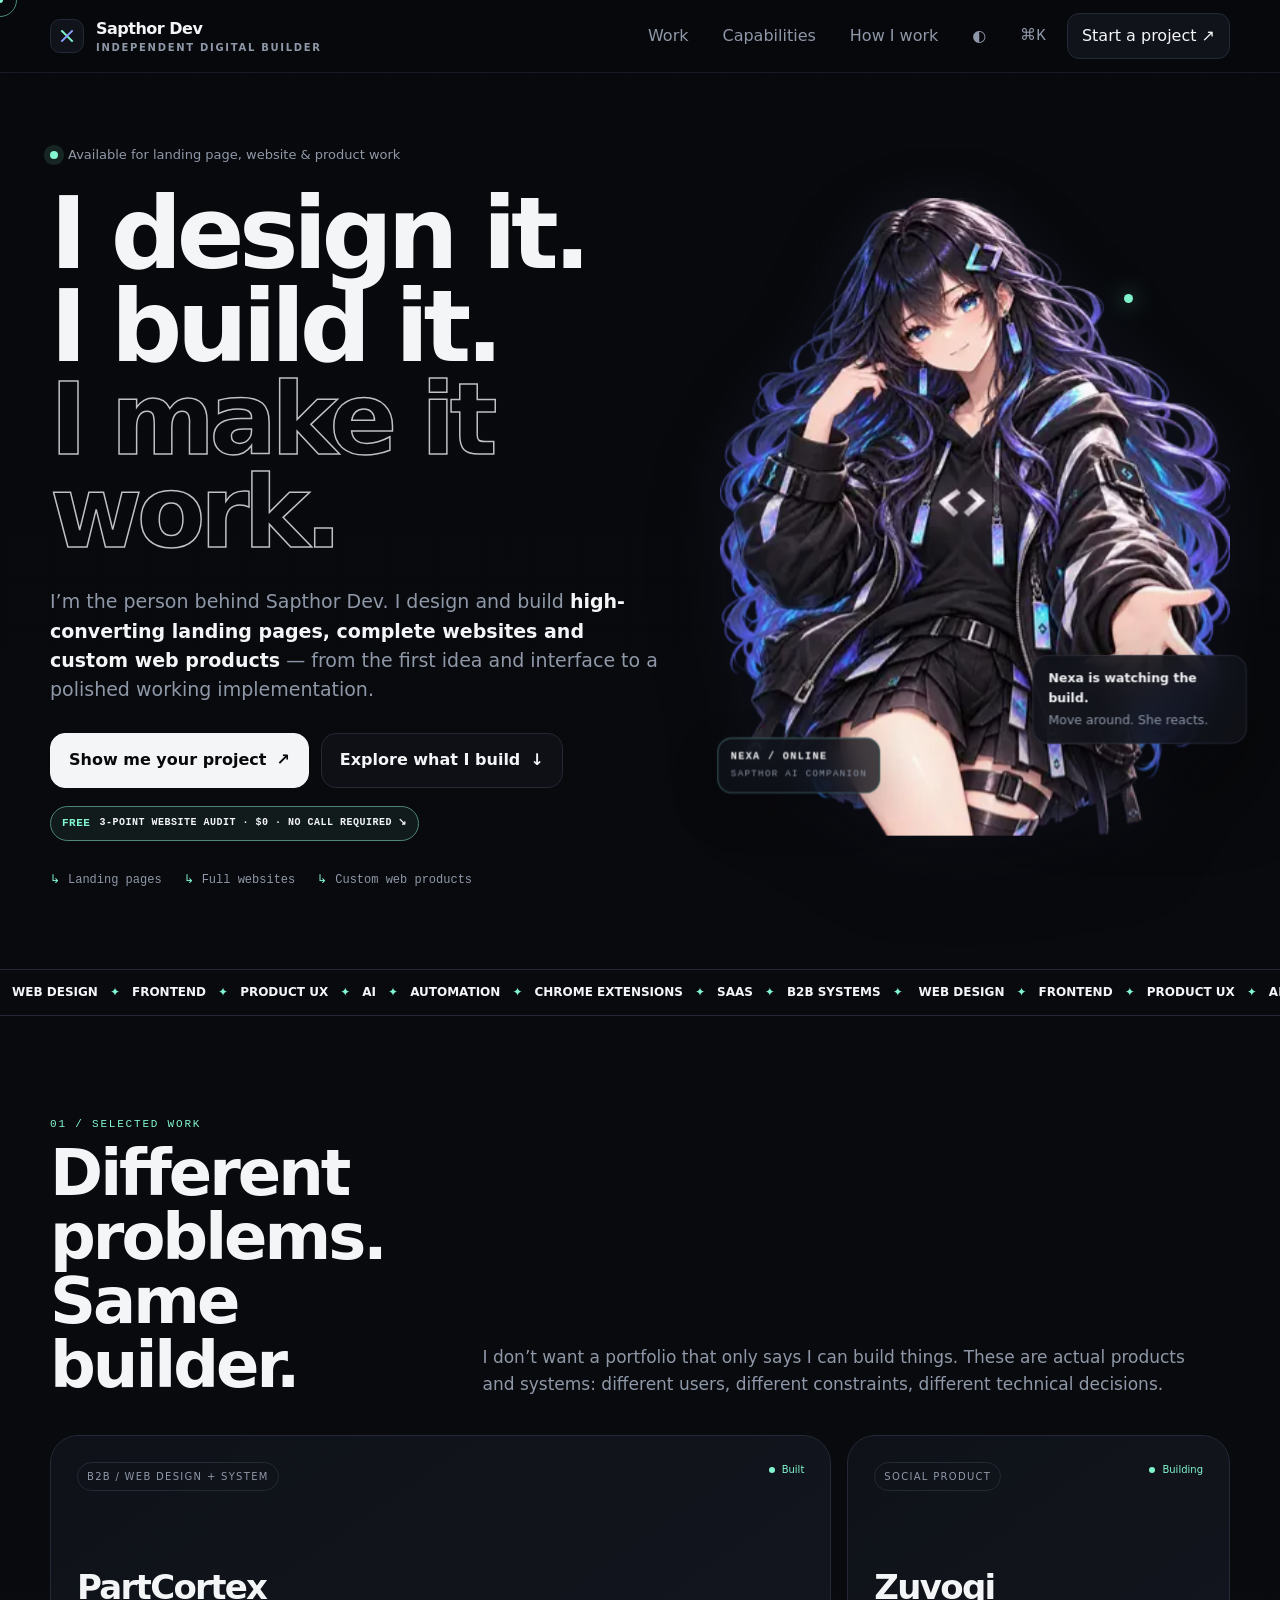
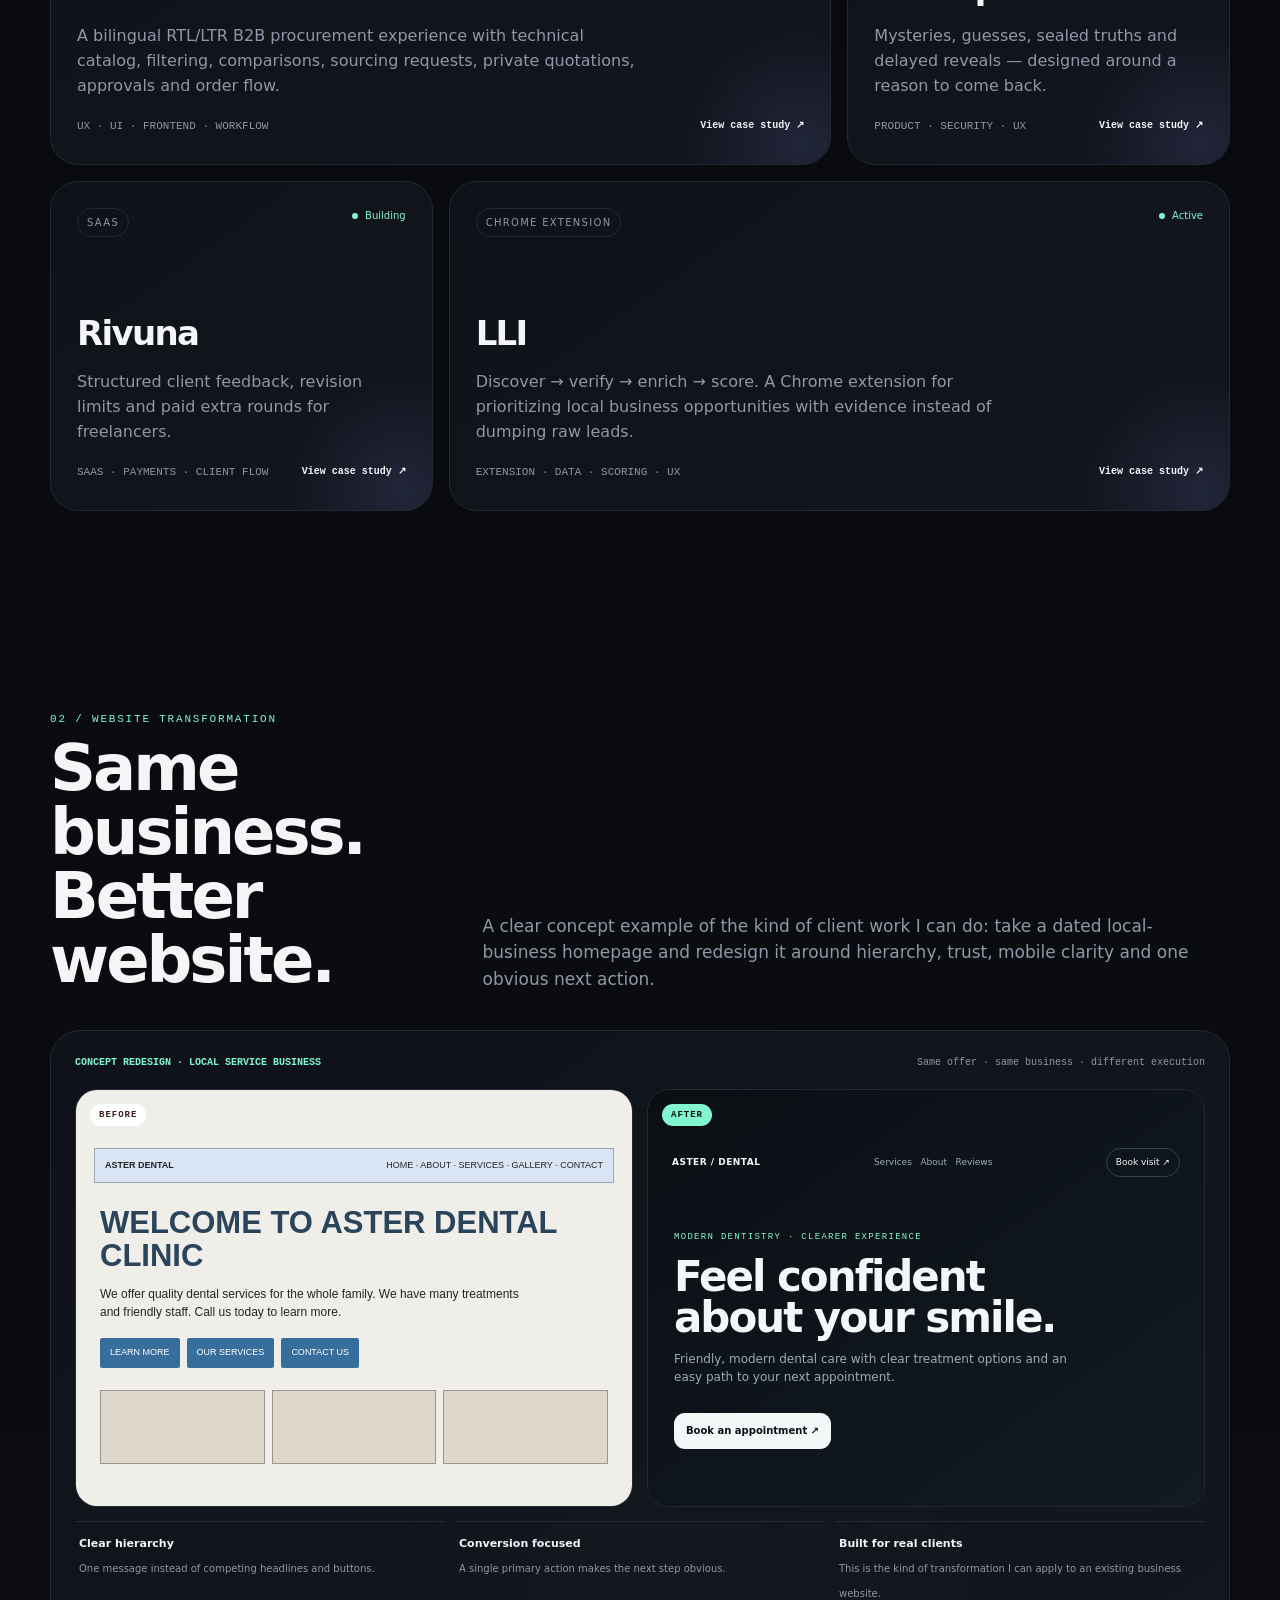
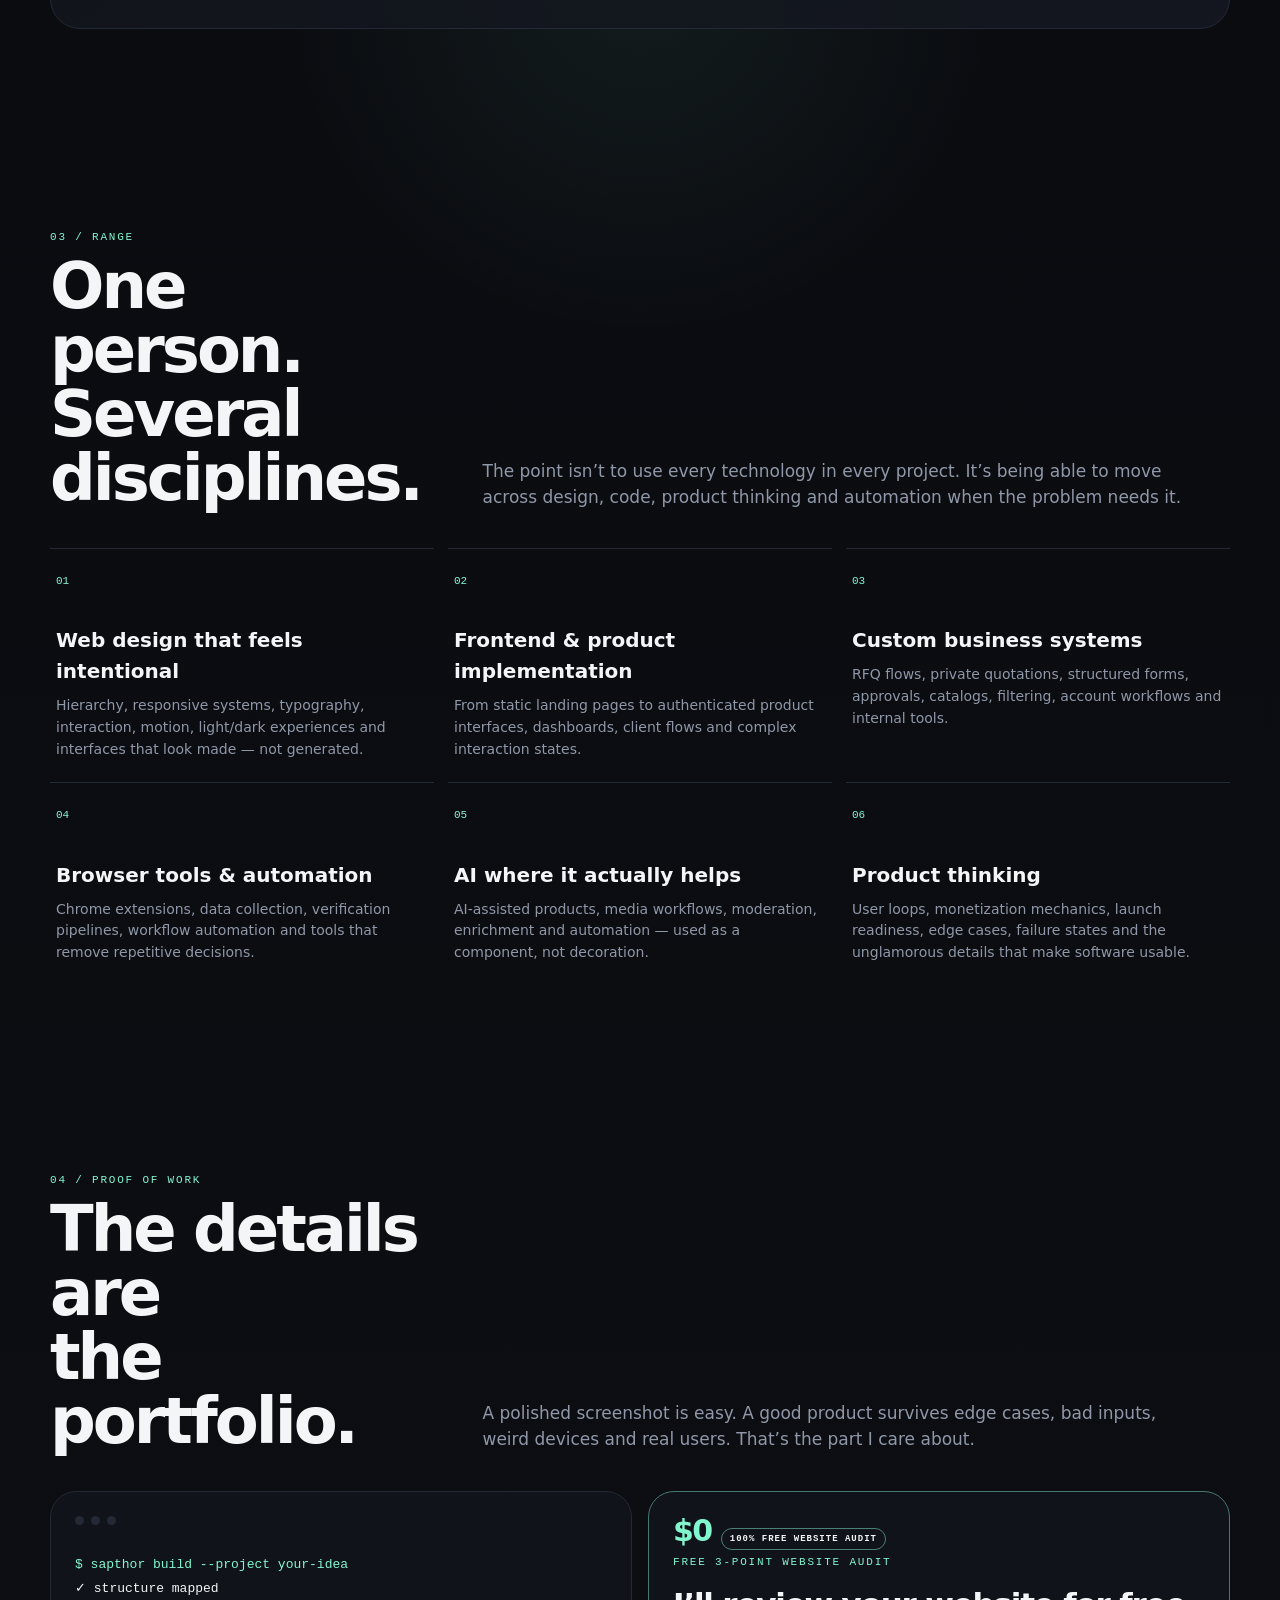
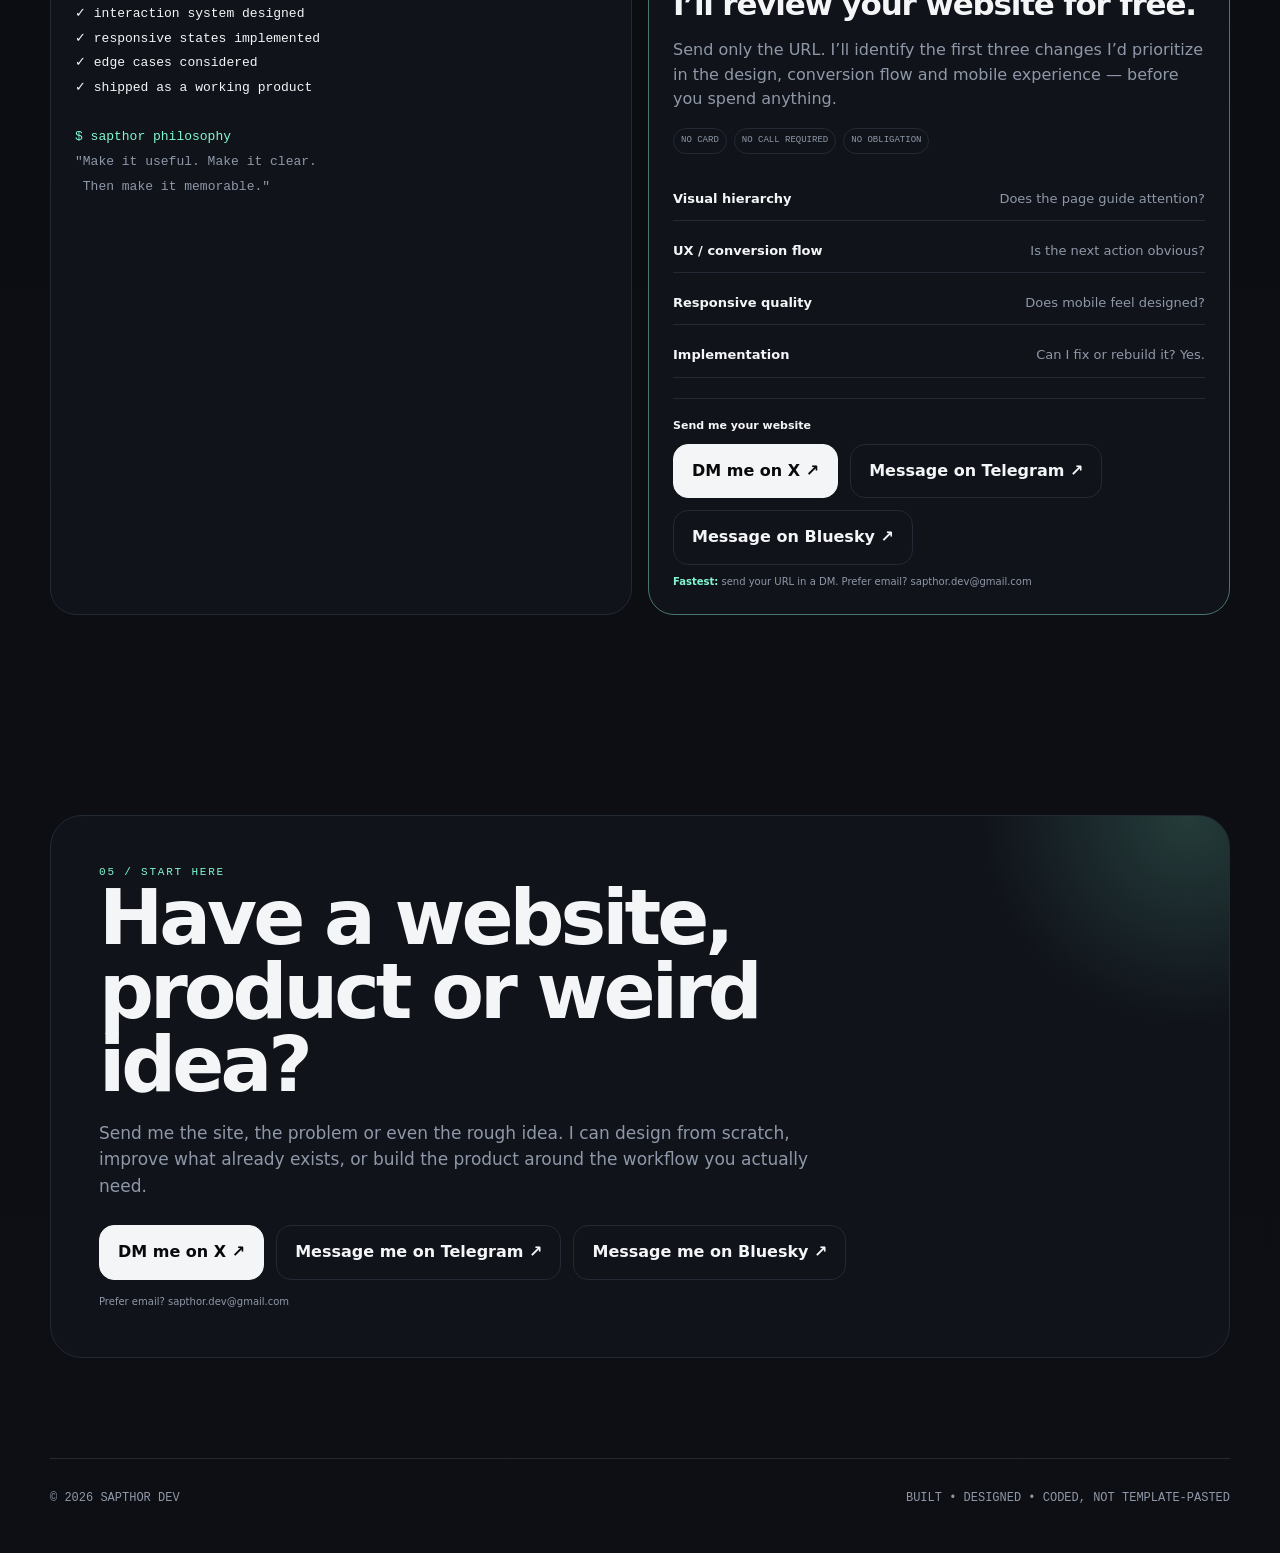
==== commit 58713442: "Refresh homepage for X launch and Nexa" ====
--- a/index.html
+++ b/index.html
@@ -4,8 +4,8 @@
   <meta charset="utf-8" />
   <meta name="viewport" content="width=device-width,initial-scale=1" />
   <meta name="theme-color" content="#08090c" />
-  <title>Sapthor Dev — Websites, Products & Digital Systems</title>
-  <meta name="description" content="I design and build custom websites, web products, tools and digital systems. Sapthor Dev is where product design, engineering and experimentation meet." />
+  <title>Sapthor Dev — Landing Pages, Websites & Web Products</title>
+  <meta name="description" content="I design and build high-converting landing pages, complete websites, web products and custom digital systems. Sapthor Dev is where design, engineering and experimentation meet." />
   <style>
     :root{
       --bg:#08090c;--bg2:#0d0f14;--panel:#10131a;--panel2:#151922;--text:#f4f5f7;--muted:#8f98a8;
@@ -65,25 +65,63 @@
     .free-hero-link{display:inline-flex;align-items:center;gap:9px;margin-top:18px;padding:8px 11px;border:1px solid color-mix(in srgb,var(--accent) 45%,var(--line));border-radius:999px;background:color-mix(in srgb,var(--accent) 7%,transparent);color:var(--text);font-size:10px;font-weight:800;letter-spacing:.5px}
     .free-hero-link b{color:var(--accent);font-size:11px}
 
-    .nexa-stage{position:relative;min-height:500px;display:grid;place-items:center;touch-action:pan-y}
-    .nexa-orbit{width:min(420px,88vw);aspect-ratio:1;border-radius:50%;border:1px solid var(--line);position:relative;display:grid;place-items:center}
-    .nexa-orbit:before,.nexa-orbit:after{content:"";position:absolute;inset:10%;border:1px dashed color-mix(in srgb,var(--line) 80%,transparent);border-radius:50%;animation:spin 26s linear infinite}
-    .nexa-orbit:after{inset:27%;animation-direction:reverse;animation-duration:16s}
-    @keyframes spin{to{transform:rotate(360deg)}}
-    .orb-dot{position:absolute;width:8px;height:8px;background:var(--accent);border-radius:50%;top:8%;left:50%;box-shadow:0 0 24px var(--accent)}
-    .nexa{width:180px;height:180px;border-radius:42% 58% 48% 52%/52% 44% 56% 48%;background:linear-gradient(145deg,var(--panel2),var(--panel));border:1px solid var(--line);position:relative;box-shadow:var(--shadow);animation:float 5s ease-in-out infinite;z-index:2}
-    @keyframes float{50%{transform:translateY(-12px) rotate(1.5deg)}}
-    .nexa:before{content:"";position:absolute;inset:12px;border-radius:inherit;background:radial-gradient(circle at 35% 25%,color-mix(in srgb,var(--accent2) 18%,transparent),transparent 38%)}
-    .eye{position:absolute;top:70px;width:28px;height:15px;border-radius:999px;background:var(--accent);box-shadow:0 0 22px color-mix(in srgb,var(--accent) 60%,transparent);transition:transform .08s,height .2s}
-    .eye.left{left:45px}.eye.right{right:45px}
-    .nexa[data-mood="happy"] .eye{height:8px;transform:rotate(6deg)}
-    .nexa[data-mood="focus"] .eye{height:7px}
-    .nexa-label{position:absolute;bottom:36px;left:50%;transform:translateX(-50%);white-space:nowrap;font-size:11px;color:var(--muted);letter-spacing:1.5px;text-transform:uppercase}
-    .nexa-note{position:absolute;right:-8px;bottom:84px;padding:12px 14px;border:1px solid var(--line);background:color-mix(in srgb,var(--panel) 90%,transparent);backdrop-filter:blur(10px);border-radius:14px;font-size:12px;color:var(--muted);max-width:190px;box-shadow:var(--shadow)}
+    .nexa-stage{
+      position:relative;min-height:570px;display:grid;place-items:center;touch-action:pan-y;perspective:1200px;
+      --nexa-glow:1;isolation:isolate
+    }
+    .nexa-visual{
+      position:relative;width:min(510px,43vw);max-width:100%;aspect-ratio:4/5;display:grid;place-items:end center;
+      transform-style:preserve-3d
+    }
+    .nexa-aura{
+      position:absolute;inset:15% 4% 6%;border-radius:46% 54% 52% 48%;
+      background:
+        radial-gradient(circle at 44% 42%,color-mix(in srgb,var(--accent) 21%,transparent),transparent 42%),
+        radial-gradient(circle at 62% 46%,color-mix(in srgb,var(--accent2) 22%,transparent),transparent 49%);
+      filter:blur(30px);opacity:calc(.55 * var(--nexa-glow));transform:translateZ(-80px) scale(.93);
+      transition:opacity .3s
+    }
+    .nexa-ring,.nexa-ring:before{
+      position:absolute;content:"";border-radius:50%;border:1px solid color-mix(in srgb,var(--line) 70%,transparent);
+      pointer-events:none
+    }
+    .nexa-ring{width:76%;aspect-ratio:1;left:12%;top:13%;transform:translateZ(-65px) rotate(-13deg);animation:nexaRing 18s linear infinite}
+    .nexa-ring:before{inset:13%;border-style:dashed;border-color:color-mix(in srgb,var(--accent2) 32%,var(--line))}
+    @keyframes nexaRing{to{rotate:360deg}}
+    .nexa-orb{
+      position:absolute;width:9px;height:9px;border-radius:50%;top:15%;right:19%;
+      background:var(--accent);box-shadow:0 0 22px color-mix(in srgb,var(--accent) 80%,transparent);
+      animation:nexaOrb 3.8s ease-in-out infinite
+    }
+    @keyframes nexaOrb{50%{transform:translateY(13px) scale(.8);opacity:.65}}
+    .nexa-character-wrap{
+      position:relative;z-index:3;width:100%;height:100%;display:grid;place-items:end center;
+      transform-style:preserve-3d;will-change:transform
+    }
+    .nexa-character{
+      display:block;width:100%;height:100%;object-fit:contain;object-position:center bottom;
+      filter:drop-shadow(0 28px 38px rgba(0,0,0,.38)) drop-shadow(0 0 28px color-mix(in srgb,var(--accent2) 9%,transparent));
+      transform-origin:50% 78%;animation:nexaBreath 5.6s ease-in-out infinite;will-change:transform,filter
+    }
+    @keyframes nexaBreath{50%{transform:translateY(-5px) scale(1.008)}}
+    .nexa-glass{
+      position:absolute;z-index:4;left:1%;bottom:8%;padding:10px 12px;border-radius:14px;
+      border:1px solid color-mix(in srgb,var(--accent) 24%,var(--line));
+      background:color-mix(in srgb,var(--panel) 78%,transparent);backdrop-filter:blur(14px);
+      box-shadow:0 16px 45px rgba(0,0,0,.22);font-size:9px;letter-spacing:1.2px;color:var(--muted);
+      transform:translateZ(36px)
+    }
+    .nexa-glass b{display:block;color:var(--text);font-size:10px;margin-bottom:2px}
+    .nexa-note{
+      position:absolute;z-index:5;right:-1%;bottom:16%;max-width:205px;padding:12px 14px;border-radius:15px;
+      border:1px solid var(--line);background:color-mix(in srgb,var(--panel) 88%,transparent);backdrop-filter:blur(14px);
+      box-shadow:var(--shadow);font-size:12px;color:var(--muted);transform:translateZ(52px);transition:.25s ease
+    }
     .nexa-note b{display:block;color:var(--text);margin-bottom:3px}
-    .stamp{position:absolute;left:-16px;top:56px;width:112px;height:112px;border:1px solid var(--line);border-radius:50%;display:grid;place-items:center;transform:rotate(-10deg);background:color-mix(in srgb,var(--bg) 70%,transparent);backdrop-filter:blur(9px)}
-    .stamp:before{content:"BUILT • DESIGNED • CODED • SAPTHOR DEV • ";position:absolute;inset:8px;border-radius:50%;font-size:7px;letter-spacing:1.1px;color:var(--muted);display:grid;place-items:center}
-    .stamp strong{font-size:22px;letter-spacing:-1px}
+    .nexa-stage.engaged{--nexa-glow:1.35}
+    .nexa-stage.engaged .nexa-note{border-color:color-mix(in srgb,var(--accent2) 40%,var(--line));transform:translateZ(60px) translateY(-4px)}
+    .nexa-stage.happy .nexa-aura{opacity:.88}
+    .nexa-stage.happy .nexa-character{filter:drop-shadow(0 30px 40px rgba(0,0,0,.36)) drop-shadow(0 0 32px color-mix(in srgb,var(--accent) 16%,transparent))}
 
     .ticker{border-top:1px solid var(--line);border-bottom:1px solid var(--line);overflow:hidden;white-space:nowrap;padding:13px 0;color:var(--muted);font-size:12px}
     .ticker-track{display:inline-block;animation:ticker 28s linear infinite}
@@ -210,18 +248,12 @@
       .hero-meta{display:grid;grid-template-columns:1fr 1fr;gap:9px 14px;margin-top:20px;font-size:10.5px}
       .hero-meta span:last-child{grid-column:1/-1}
 
-      .nexa-stage{min-height:332px;margin-top:2px}
-      .nexa-orbit{width:min(292px,82vw)}
-      .nexa{width:130px;height:130px}
-      .eye{top:51px;width:22px;height:12px}
-      .eye.left{left:34px}.eye.right{right:34px}
-      .nexa-label{bottom:25px;font-size:8.5px;letter-spacing:1.1px}
-      .stamp{width:78px;height:78px;left:-2px;top:24px}
-      .stamp:before{inset:6px;font-size:5px;letter-spacing:.65px}
-      .stamp strong{font-size:16px}
-      .nexa-note{left:50%;right:auto;bottom:-2px;transform:translateX(-50%);width:min(235px,76vw);max-width:none;text-align:center;padding:9px 12px;font-size:10.5px;border-radius:12px}
-      .nexa-note b{font-size:11px}
-      .orb-dot{width:6px;height:6px}
+      .nexa-stage{min-height:455px;margin-top:4px}
+      .nexa-visual{width:min(390px,94vw)}
+      .nexa-note{right:2%;bottom:12%;max-width:178px;padding:9px 11px;font-size:10px}
+      .nexa-note b{font-size:10.5px}
+      .nexa-glass{left:2%;bottom:4%;font-size:7.8px;padding:8px 9px}
+      .nexa-glass b{font-size:8.6px}
 
       .ticker{padding:10px 0;font-size:10px}
       section{padding:62px 0}
@@ -275,7 +307,7 @@
       h1{font-size:39px;letter-spacing:-2.1px}
       .hero-meta{grid-template-columns:1fr}
       .hero-meta span:last-child{grid-column:auto}
-      .nexa-orbit{width:270px}
+      .nexa-visual{width:min(345px,96vw)}
       .project h3{margin-top:34px}
     }
     @media(prefers-reduced-motion:reduce){*{scroll-behavior:auto!important;animation:none!important;transition:none!important}.cursor-dot,.cursor-ring{display:none!important}}
@@ -305,25 +337,26 @@
     <div class="wrap">
       <section class="hero">
         <div>
-          <div class="kicker"><span class="pulse"></span><span>Available for selected website & product work</span></div>
+          <div class="kicker"><span class="pulse"></span><span>Available for landing page, website & product work</span></div>
           <h1>I design it.<br>I build it.<br><span class="outline">I make it work.</span></h1>
-          <p class="hero-copy">I’m the person behind Sapthor Dev. I build <b>high-end websites, web products, browser tools, AI workflows and custom digital systems</b> — from idea and interface to working implementation.</p>
+          <p class="hero-copy">I’m the person behind Sapthor Dev. I design and build <b>high-converting landing pages, complete websites and custom web products</b> — from the first idea and interface to a polished working implementation.</p>
           <div class="buttons">
             <a class="btn primary magnetic" href="#contact">Show me your project <span>↗</span></a>
             <a class="btn secondary magnetic" href="#work">Explore what I build <span>↓</span></a>
           </div>
           <a class="free-hero-link mono" href="#proof"><b>FREE</b> 3-POINT WEBSITE AUDIT · $0 · NO CALL REQUIRED ↘</a>
-          <div class="hero-meta mono"><span>Design + development</span><span>Real products</span><span>No template thinking</span></div>
-        </div>
-
-        <aside class="nexa-stage" aria-label="Nexa, Sapthor Dev companion">
-          <div class="nexa-orbit">
-            <span class="orb-dot"></span>
-            <div class="stamp"><strong>SD</strong></div>
-            <div class="nexa" id="nexa" data-mood="idle" aria-hidden="true">
-              <span class="eye left"></span><span class="eye right"></span>
-              <span class="nexa-label mono">NEXA / ONLINE</span>
+          <div class="hero-meta mono"><span>Landing pages</span><span>Full websites</span><span>Custom web products</span></div>
+        </div>
+
+        <aside class="nexa-stage" id="nexaStage" aria-label="Nexa, Sapthor Dev AI companion">
+          <div class="nexa-visual" aria-hidden="true">
+            <div class="nexa-aura"></div>
+            <div class="nexa-ring"></div>
+            <span class="nexa-orb"></span>
+            <div class="nexa-character-wrap" id="nexaFigure">
+              <img class="nexa-character" src="assets/nexa-hero.webp" alt="" width="360" height="450" decoding="async" fetchpriority="high" />
             </div>
+            <div class="nexa-glass mono"><b>NEXA / ONLINE</b>SAPTHOR AI COMPANION</div>
             <div class="nexa-note"><b>Nexa is watching the build.</b><span id="nexaText">Move around. She reacts.</span></div>
           </div>
         </aside>
@@ -457,8 +490,8 @@
             <div class="audit-form">
               <label>Send me your website</label>
               <div class="buttons" style="margin-top:10px">
-                <a class="btn primary magnetic" href="https://www.threads.com/@sapthordev" target="_blank" rel="noopener">Message on Threads ↗</a>
-                <a class="btn secondary magnetic" href="https://t.me/Sapthor_Dev" target="_blank" rel="noopener">Message on Telegram ↗</a>
+                <a class="btn primary magnetic" href="https://x.com/Sapthor_Dev" target="_blank" rel="noopener">DM me on X ↗</a>
+                <a class="btn secondary magnetic" href="https://t.me/Sapthor_Dev">Message on Telegram ↗</a>
                 <a class="btn secondary magnetic" href="https://bsky.app/profile/sapthor.bsky.social" target="_blank" rel="noopener">Message on Bluesky ↗</a>
               </div>
               <p class="audit-note"><b>Fastest:</b> send your URL in a DM. Prefer email? <a href="mailto:sapthor.dev@gmail.com">sapthor.dev@gmail.com</a></p>
@@ -473,8 +506,8 @@
           <h2>Have a website, product or weird idea?</h2>
           <p>Send me the site, the problem or even the rough idea. I can design from scratch, improve what already exists, or build the product around the workflow you actually need.</p>
           <div class="buttons" style="margin-top:26px">
-            <a class="btn primary magnetic" href="https://www.threads.com/@sapthordev" target="_blank" rel="noopener">Message me on Threads ↗</a>
-            <a class="btn secondary magnetic" href="https://t.me/Sapthor_Dev" target="_blank" rel="noopener">Message me on Telegram ↗</a>
+            <a class="btn primary magnetic" href="https://x.com/Sapthor_Dev" target="_blank" rel="noopener">DM me on X ↗</a>
+            <a class="btn secondary magnetic" href="https://t.me/Sapthor_Dev">Message me on Telegram ↗</a>
             <a class="btn secondary magnetic" href="https://bsky.app/profile/sapthor.bsky.social" target="_blank" rel="noopener">Message me on Bluesky ↗</a>
           </div>
           <p class="audit-note" style="margin-top:14px!important">Prefer email? <a href="mailto:sapthor.dev@gmail.com">sapthor.dev@gmail.com</a></p>
@@ -494,6 +527,7 @@
         <a href="#capabilities">Capabilities <span>03</span></a>
         <a href="#proof">How I work <span>04</span></a>
         <a href="#contact">Start a project <span>05</span></a>
+        <a href="https://x.com/Sapthor_Dev" target="_blank" rel="noopener">X / @Sapthor_Dev <span>↗</span></a>
         <a href="https://github.com/SapthorDev" target="_blank" rel="noopener">GitHub <span>↗</span></a>
       </div>
     </div>
@@ -509,62 +543,41 @@
     });
 
     const dot=document.querySelector('.cursor-dot'),ring=document.querySelector('.cursor-ring');
-    const nexa=document.getElementById('nexa'),nexaText=document.getElementById('nexaText');
-    const eyes=[...nexa.querySelectorAll('.eye')];
+    const nexaStage=document.getElementById('nexaStage'),nexaFigure=document.getElementById('nexaFigure'),nexaText=document.getElementById('nexaText');
     const coarsePointer=window.matchMedia('(pointer:coarse)').matches;
-    let rx=0,ry=0,mx=0,my=0;
-    let eyeX=0,eyeY=0,targetEyeX=0,targetEyeY=0,lastTouchAt=0;
-
-    function setEyeTarget(clientX,clientY){
-      const r=nexa.getBoundingClientRect();
-      targetEyeX=Math.max(-5,Math.min(5,(clientX-(r.left+r.width/2))/45));
-      targetEyeY=Math.max(-3,Math.min(3,(clientY-(r.top+r.height/2))/65));
+    let rx=0,ry=0,mx=window.innerWidth/2,my=window.innerHeight/2;
+    let nx=0,ny=0,nrx=0,nry=0,tx=0,ty=0,trx=0,tryy=0,lastTouchAt=0;
+
+    function setNexaTarget(clientX,clientY){
+      if(!nexaStage)return;
+      const r=nexaStage.getBoundingClientRect();
+      const px=Math.max(-1,Math.min(1,(clientX-(r.left+r.width/2))/(r.width/2)));
+      const py=Math.max(-1,Math.min(1,(clientY-(r.top+r.height/2))/(r.height/2)));
+      tx=px*11; ty=py*7; trx=-py*3.2; tryy=px*4.2;
     }
 
     window.addEventListener('mousemove',e=>{
       mx=e.clientX;my=e.clientY;dot.style.left=mx+'px';dot.style.top=my+'px';
       root.style.setProperty('--mx',(mx/window.innerWidth*100)+'%');
       root.style.setProperty('--my',(my/window.innerHeight*100)+'%');
-      setEyeTarget(mx,my);
+      setNexaTarget(mx,my);
     });
 
     function handleTouchPoint(clientX,clientY){
       if(typeof clientX!=='number'||typeof clientY!=='number')return;
-      lastTouchAt=performance.now();
-      setEyeTarget(clientX,clientY);
-    }
-
-    document.addEventListener('pointerdown',e=>{
-      if(e.pointerType==='touch'||e.pointerType==='pen'){
-        handleTouchPoint(e.clientX,e.clientY);
-      }
-    },true);
-
-    document.addEventListener('pointermove',e=>{
-      if(e.pointerType==='touch'||e.pointerType==='pen'){
-        handleTouchPoint(e.clientX,e.clientY);
-      }
-    },true);
-
-    document.addEventListener('touchstart',e=>{
-      const t=e.touches&&e.touches[0];
-      if(t)handleTouchPoint(t.clientX,t.clientY);
-    },{passive:true,capture:true});
-
-    document.addEventListener('touchmove',e=>{
-      const t=(e.touches&&e.touches[0])||(e.changedTouches&&e.changedTouches[0]);
-      if(t)handleTouchPoint(t.clientX,t.clientY);
-    },{passive:true,capture:true});
-
-    function animateEyes(now){
-      if(coarsePointer && now-lastTouchAt>1400){
-        targetEyeX=Math.sin(now/1150)*2.8+Math.sin(now/3100)*1.1;
-        targetEyeY=Math.sin(now/1750+.8)*1.6;
-      }
-      eyeX+=(targetEyeX-eyeX)*.11;
-      eyeY+=(targetEyeY-eyeY)*.11;
-      eyes.forEach(el=>el.style.translate=eyeX.toFixed(2)+'px '+eyeY.toFixed(2)+'px');
-      requestAnimationFrame(animateEyes);
+      lastTouchAt=performance.now();setNexaTarget(clientX,clientY);
+    }
+    document.addEventListener('pointerdown',e=>{if(e.pointerType==='touch'||e.pointerType==='pen')handleTouchPoint(e.clientX,e.clientY)},true);
+    document.addEventListener('pointermove',e=>{if(e.pointerType==='touch'||e.pointerType==='pen')handleTouchPoint(e.clientX,e.clientY)},true);
+    document.addEventListener('touchmove',e=>{const t=(e.touches&&e.touches[0])||(e.changedTouches&&e.changedTouches[0]);if(t)handleTouchPoint(t.clientX,t.clientY)},{passive:true,capture:true});
+
+    function animateNexa(now){
+      if(coarsePointer && now-lastTouchAt>1600){tx=Math.sin(now/1600)*3.8;ty=Math.sin(now/2200+.7)*2.4;trx=-ty*.22;tryy=tx*.28}
+      nx+=(tx-nx)*.075;ny+=(ty-ny)*.075;nrx+=(trx-nrx)*.075;nry+=(tryy-nry)*.075;
+      if(nexaFigure)nexaFigure.style.transform='translate3d('+nx.toFixed(2)+'px,'+ny.toFixed(2)+'px,28px) rotateX('+nrx.toFixed(2)+'deg) rotateY('+nry.toFixed(2)+'deg)';
+      requestAnimationFrame(animateNexa);
+    }
+    requestAnimationFrame(animateNexa);
     }
     requestAnimationFrame(animateEyes);
 
@@ -574,14 +587,14 @@
       el.addEventListener('mouseleave',()=>ring.classList.remove('active'));
     });
     document.querySelectorAll('[data-nexa]').forEach(el=>{
-      el.addEventListener('mouseenter',()=>{nexa.dataset.mood='focus';nexaText.textContent=el.dataset.nexa});
-      el.addEventListener('mouseleave',()=>{nexa.dataset.mood='idle';nexaText.textContent='Move around. She reacts.'});
-      el.addEventListener('click',()=>{if(window.matchMedia('(pointer:coarse)').matches){nexa.dataset.mood='focus';nexaText.textContent=el.dataset.nexa}});
+      el.addEventListener('mouseenter',()=>{nexaStage?.classList.add('engaged');nexaText.textContent=el.dataset.nexa});
+      el.addEventListener('mouseleave',()=>{nexaStage?.classList.remove('engaged');nexaText.textContent='Move around. She reacts.'});
+      el.addEventListener('click',()=>{if(coarsePointer){nexaStage?.classList.add('engaged');nexaText.textContent=el.dataset.nexa}});
     });
-    if(coarsePointer){nexaText.textContent='I look around — touch and drag anywhere.';}
+    if(coarsePointer)nexaText.textContent='Touch and drag — I move with you.';
     document.querySelectorAll('.magnetic').forEach(el=>{
-      el.addEventListener('mouseenter',()=>nexa.dataset.mood='happy');
-      el.addEventListener('mouseleave',()=>nexa.dataset.mood='idle');
+      el.addEventListener('mouseenter',()=>nexaStage?.classList.add('happy'));
+      el.addEventListener('mouseleave',()=>nexaStage?.classList.remove('happy'));
     });
 
     const command=document.getElementById('command'),cmdBtn=document.getElementById('cmdBtn');
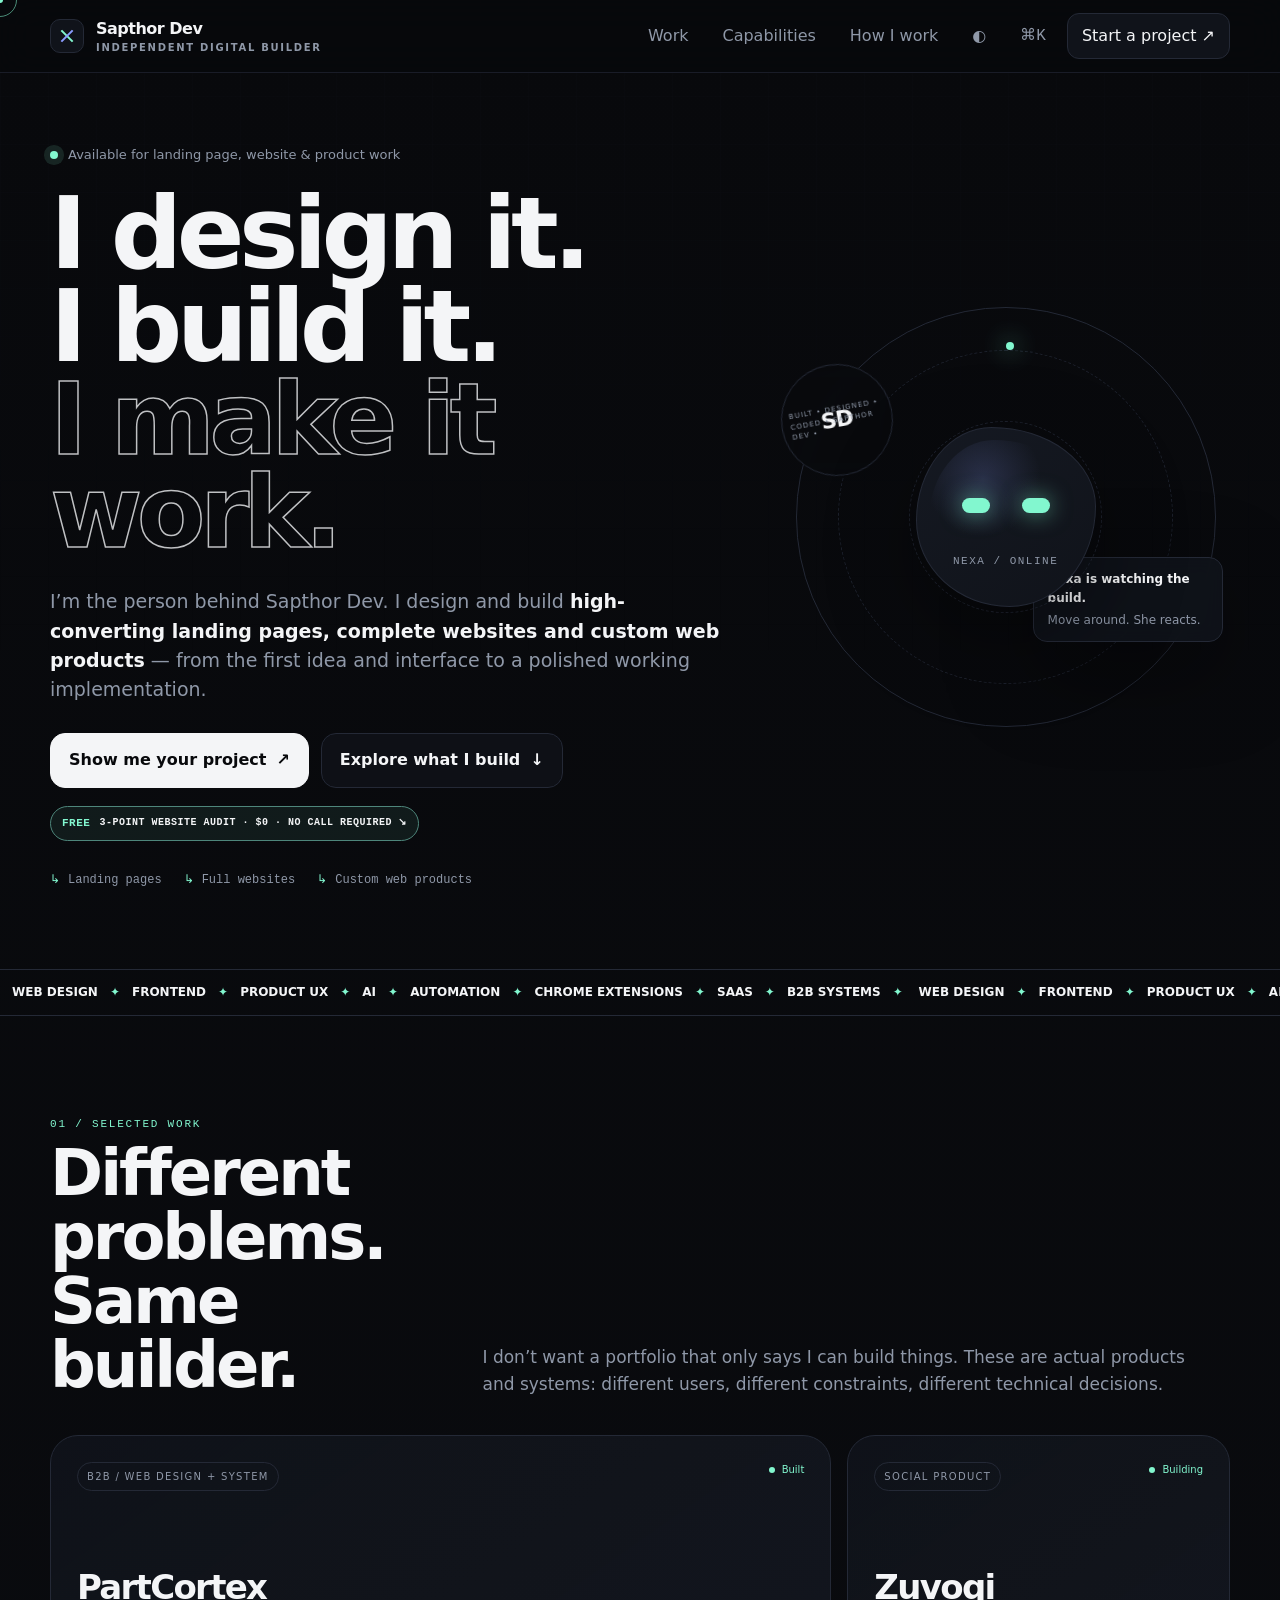
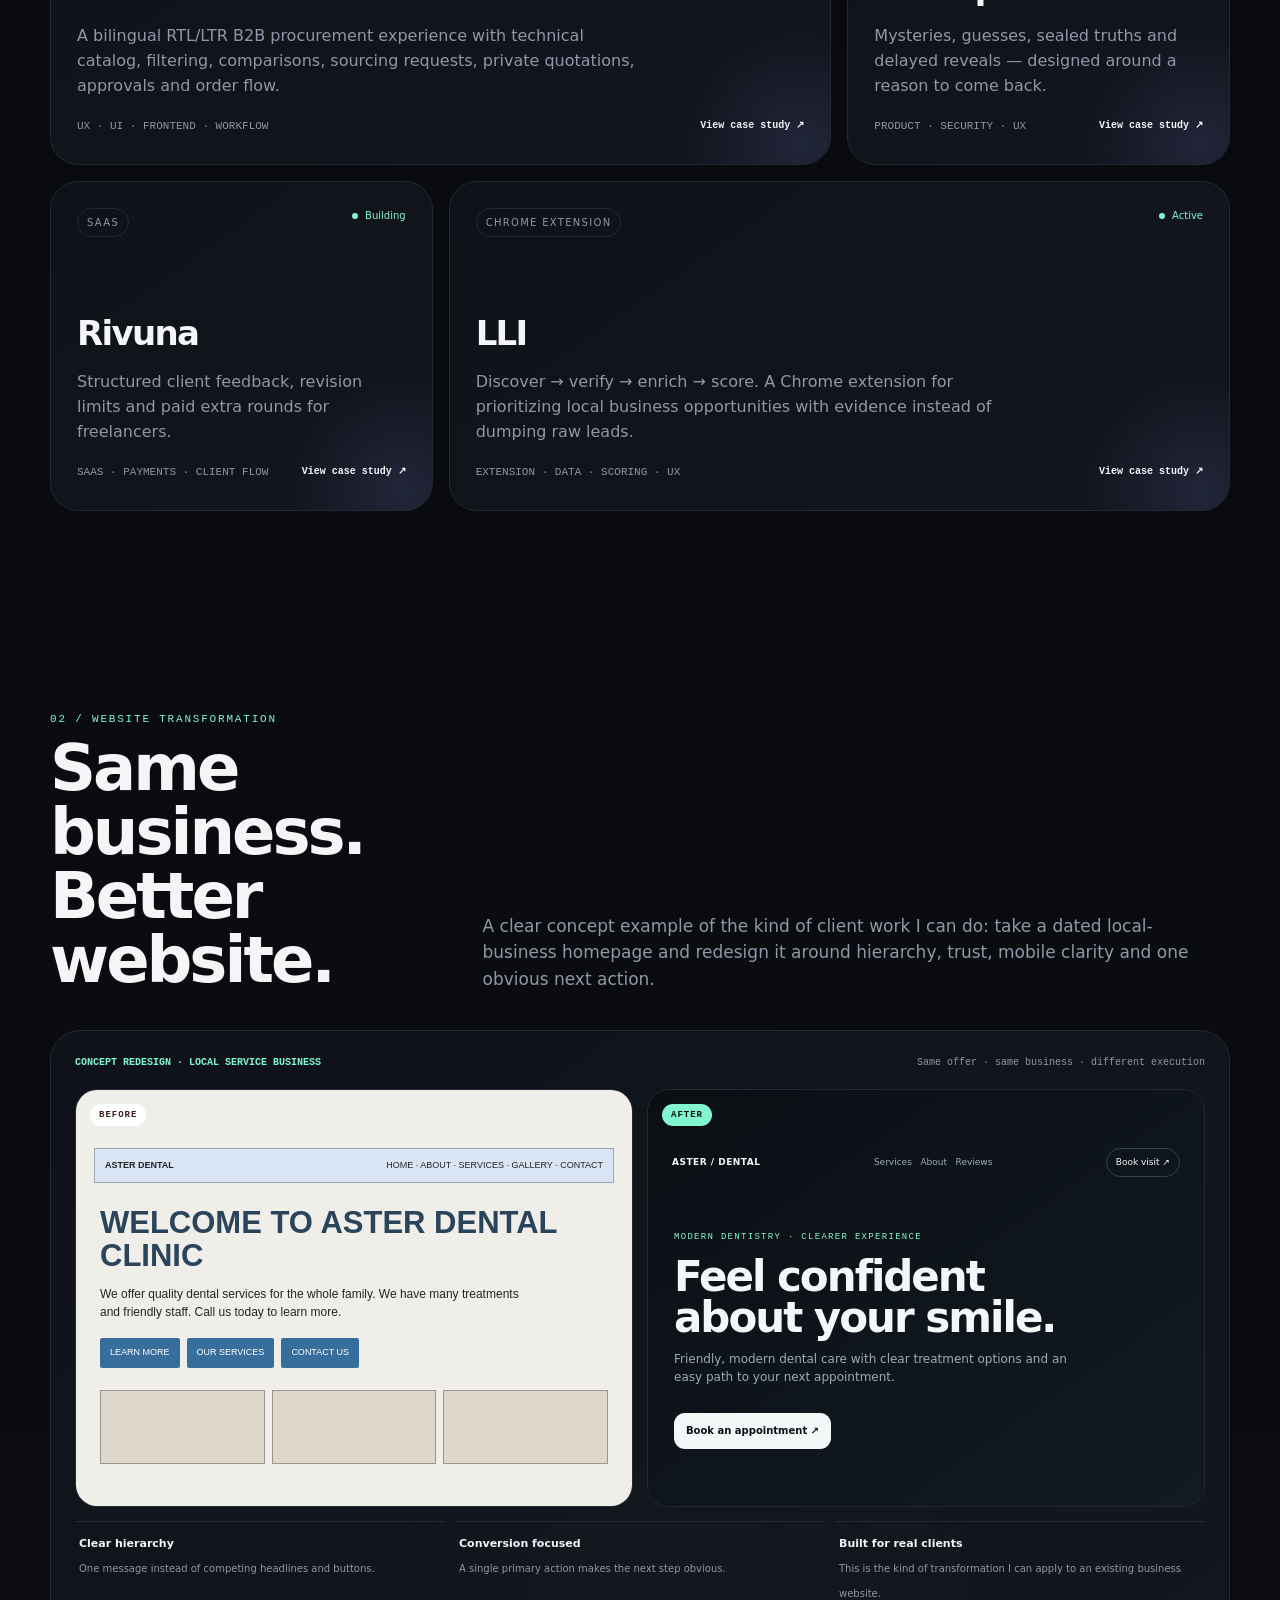
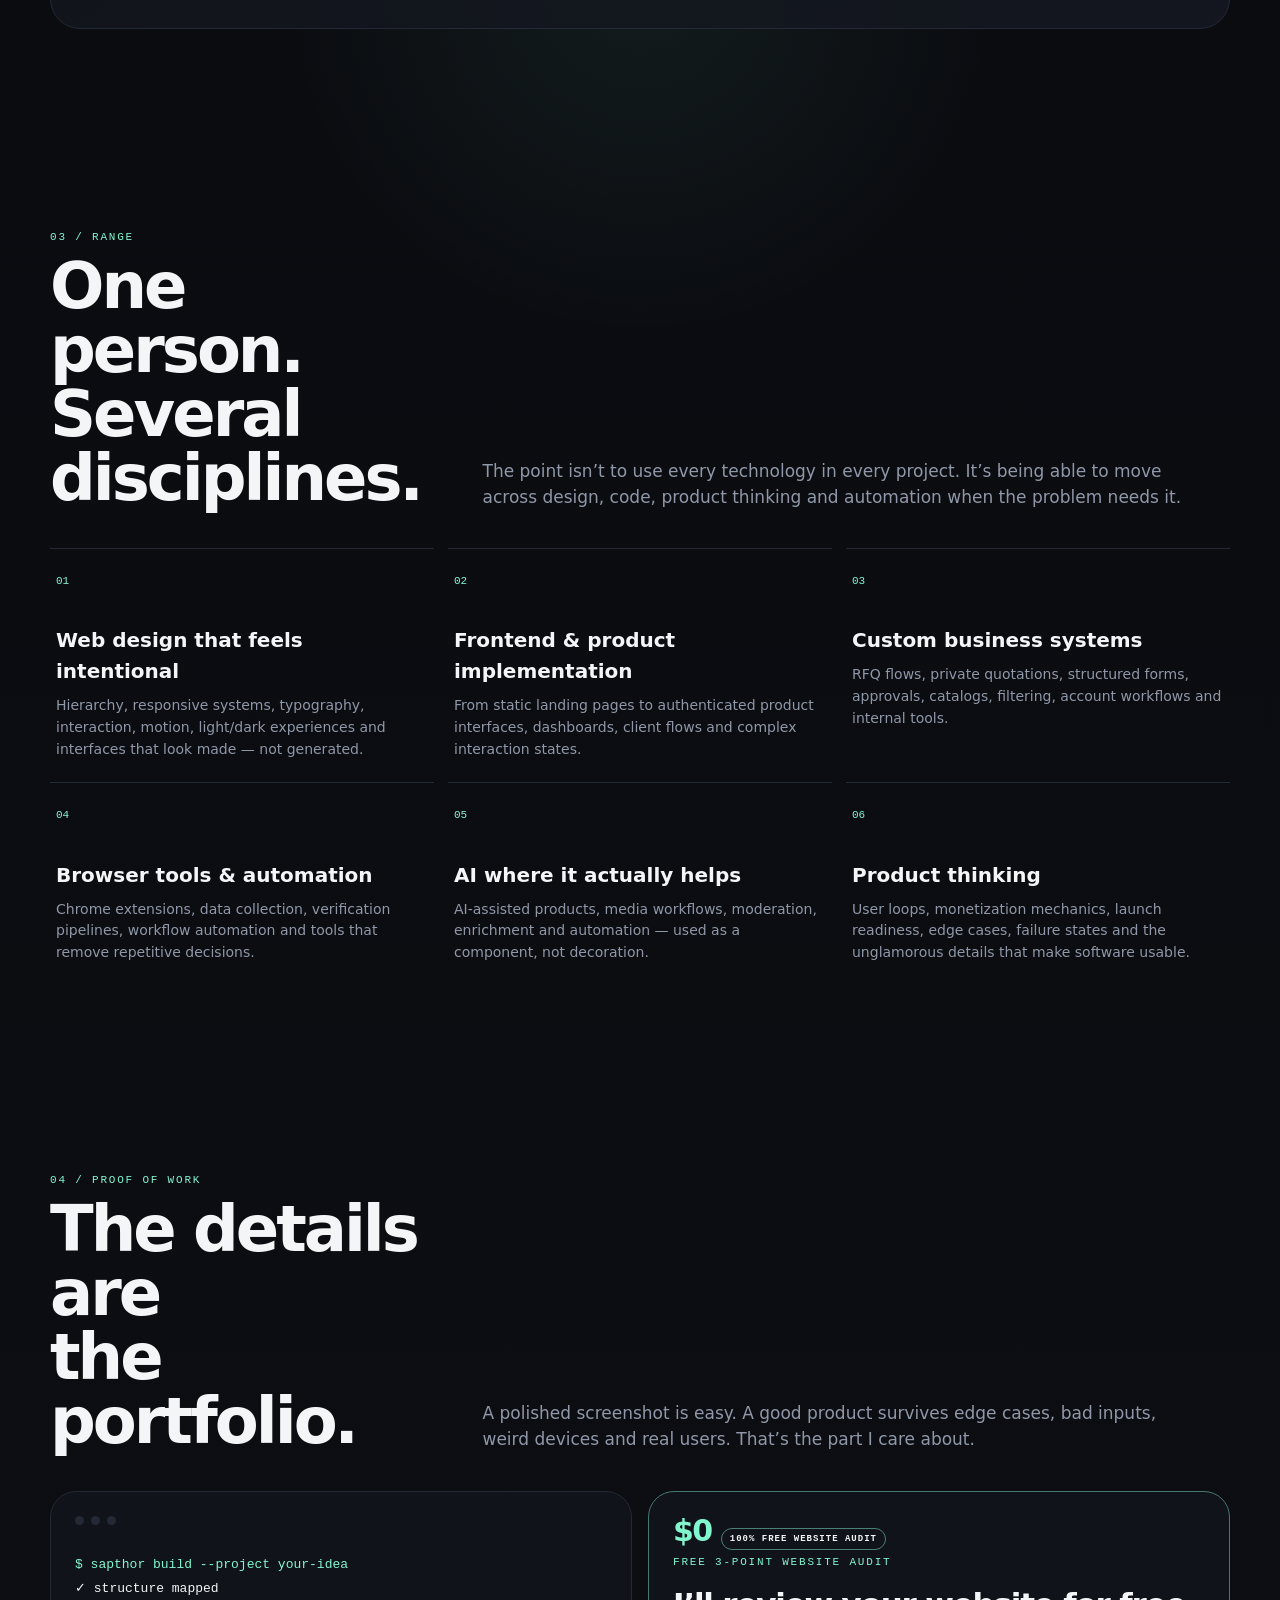
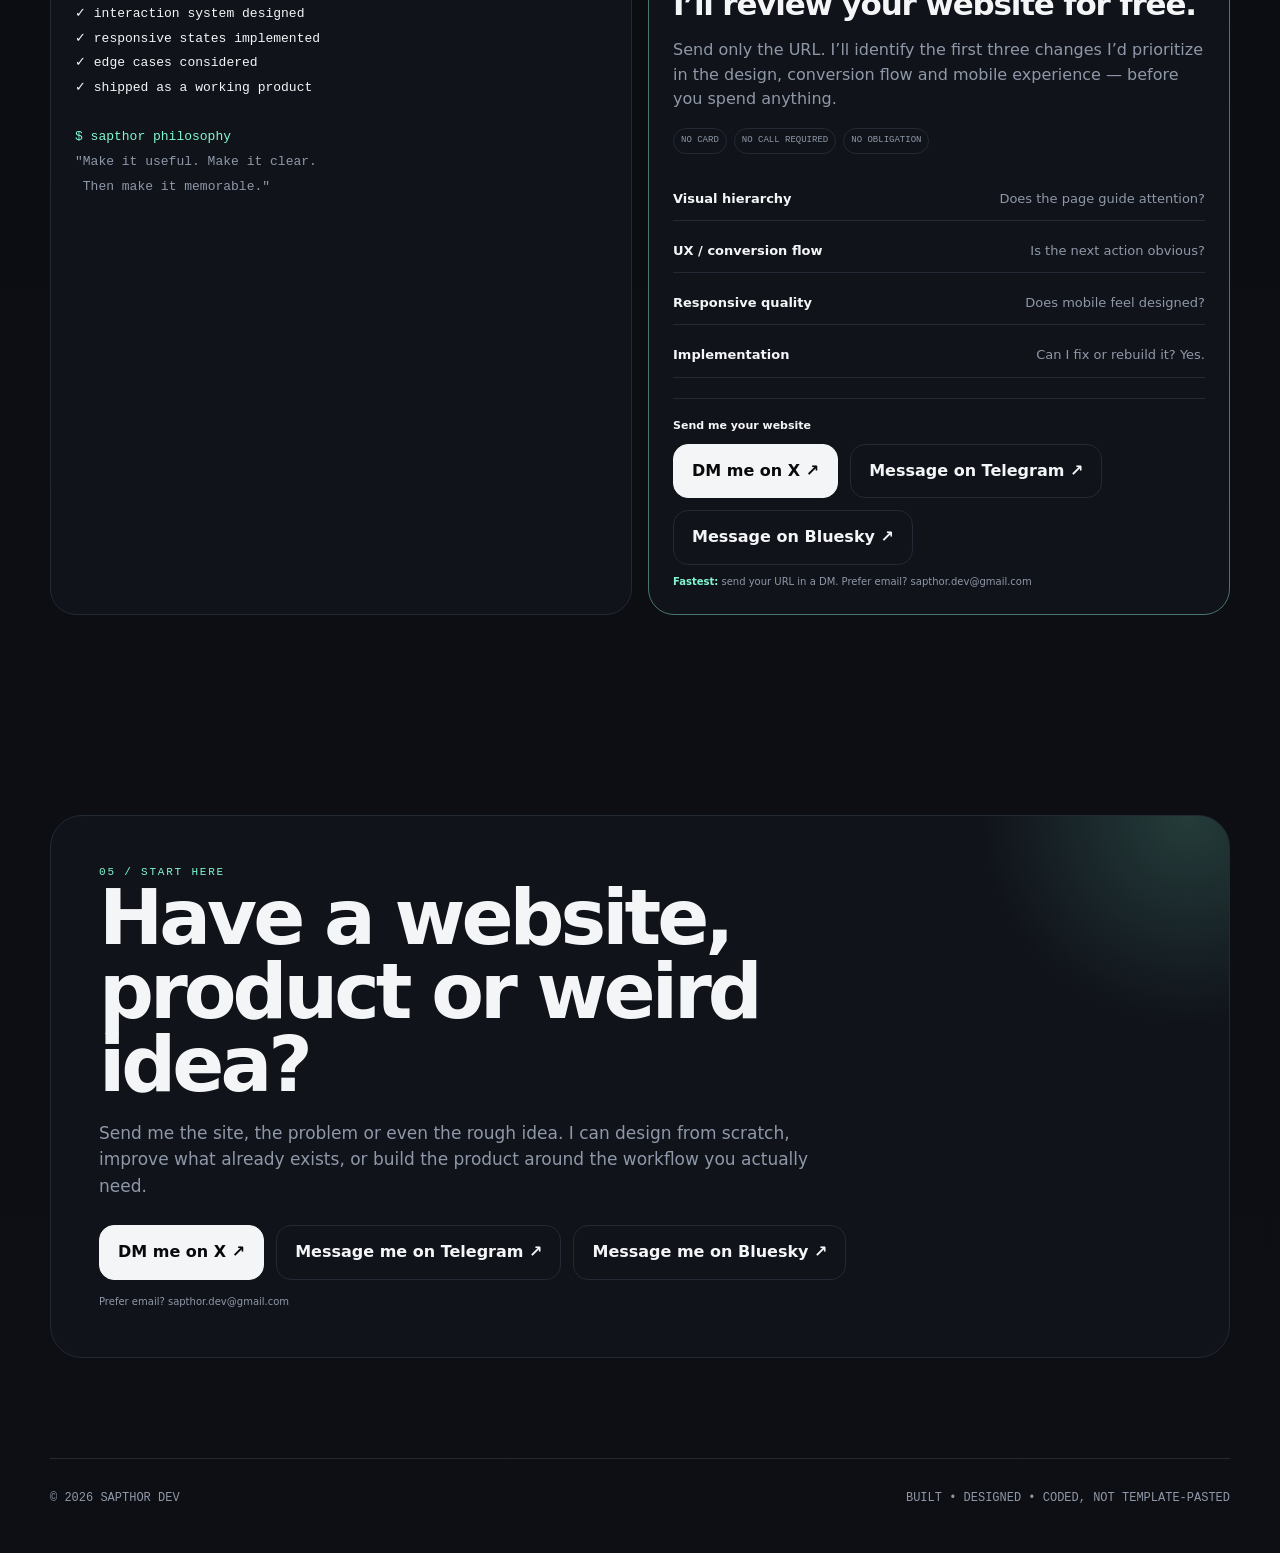
==== commit aed53dfb: "Restore original Nexa while keeping X and web-service updates" ====
--- a/index.html
+++ b/index.html
@@ -65,63 +65,25 @@
     .free-hero-link{display:inline-flex;align-items:center;gap:9px;margin-top:18px;padding:8px 11px;border:1px solid color-mix(in srgb,var(--accent) 45%,var(--line));border-radius:999px;background:color-mix(in srgb,var(--accent) 7%,transparent);color:var(--text);font-size:10px;font-weight:800;letter-spacing:.5px}
     .free-hero-link b{color:var(--accent);font-size:11px}
 
-    .nexa-stage{
-      position:relative;min-height:570px;display:grid;place-items:center;touch-action:pan-y;perspective:1200px;
-      --nexa-glow:1;isolation:isolate
-    }
-    .nexa-visual{
-      position:relative;width:min(510px,43vw);max-width:100%;aspect-ratio:4/5;display:grid;place-items:end center;
-      transform-style:preserve-3d
-    }
-    .nexa-aura{
-      position:absolute;inset:15% 4% 6%;border-radius:46% 54% 52% 48%;
-      background:
-        radial-gradient(circle at 44% 42%,color-mix(in srgb,var(--accent) 21%,transparent),transparent 42%),
-        radial-gradient(circle at 62% 46%,color-mix(in srgb,var(--accent2) 22%,transparent),transparent 49%);
-      filter:blur(30px);opacity:calc(.55 * var(--nexa-glow));transform:translateZ(-80px) scale(.93);
-      transition:opacity .3s
-    }
-    .nexa-ring,.nexa-ring:before{
-      position:absolute;content:"";border-radius:50%;border:1px solid color-mix(in srgb,var(--line) 70%,transparent);
-      pointer-events:none
-    }
-    .nexa-ring{width:76%;aspect-ratio:1;left:12%;top:13%;transform:translateZ(-65px) rotate(-13deg);animation:nexaRing 18s linear infinite}
-    .nexa-ring:before{inset:13%;border-style:dashed;border-color:color-mix(in srgb,var(--accent2) 32%,var(--line))}
-    @keyframes nexaRing{to{rotate:360deg}}
-    .nexa-orb{
-      position:absolute;width:9px;height:9px;border-radius:50%;top:15%;right:19%;
-      background:var(--accent);box-shadow:0 0 22px color-mix(in srgb,var(--accent) 80%,transparent);
-      animation:nexaOrb 3.8s ease-in-out infinite
-    }
-    @keyframes nexaOrb{50%{transform:translateY(13px) scale(.8);opacity:.65}}
-    .nexa-character-wrap{
-      position:relative;z-index:3;width:100%;height:100%;display:grid;place-items:end center;
-      transform-style:preserve-3d;will-change:transform
-    }
-    .nexa-character{
-      display:block;width:100%;height:100%;object-fit:contain;object-position:center bottom;
-      filter:drop-shadow(0 28px 38px rgba(0,0,0,.38)) drop-shadow(0 0 28px color-mix(in srgb,var(--accent2) 9%,transparent));
-      transform-origin:50% 78%;animation:nexaBreath 5.6s ease-in-out infinite;will-change:transform,filter
-    }
-    @keyframes nexaBreath{50%{transform:translateY(-5px) scale(1.008)}}
-    .nexa-glass{
-      position:absolute;z-index:4;left:1%;bottom:8%;padding:10px 12px;border-radius:14px;
-      border:1px solid color-mix(in srgb,var(--accent) 24%,var(--line));
-      background:color-mix(in srgb,var(--panel) 78%,transparent);backdrop-filter:blur(14px);
-      box-shadow:0 16px 45px rgba(0,0,0,.22);font-size:9px;letter-spacing:1.2px;color:var(--muted);
-      transform:translateZ(36px)
-    }
-    .nexa-glass b{display:block;color:var(--text);font-size:10px;margin-bottom:2px}
-    .nexa-note{
-      position:absolute;z-index:5;right:-1%;bottom:16%;max-width:205px;padding:12px 14px;border-radius:15px;
-      border:1px solid var(--line);background:color-mix(in srgb,var(--panel) 88%,transparent);backdrop-filter:blur(14px);
-      box-shadow:var(--shadow);font-size:12px;color:var(--muted);transform:translateZ(52px);transition:.25s ease
-    }
+    .nexa-stage{position:relative;min-height:500px;display:grid;place-items:center;touch-action:pan-y}
+    .nexa-orbit{width:min(420px,88vw);aspect-ratio:1;border-radius:50%;border:1px solid var(--line);position:relative;display:grid;place-items:center}
+    .nexa-orbit:before,.nexa-orbit:after{content:"";position:absolute;inset:10%;border:1px dashed color-mix(in srgb,var(--line) 80%,transparent);border-radius:50%;animation:spin 26s linear infinite}
+    .nexa-orbit:after{inset:27%;animation-direction:reverse;animation-duration:16s}
+    @keyframes spin{to{transform:rotate(360deg)}}
+    .orb-dot{position:absolute;width:8px;height:8px;background:var(--accent);border-radius:50%;top:8%;left:50%;box-shadow:0 0 24px var(--accent)}
+    .nexa{width:180px;height:180px;border-radius:42% 58% 48% 52%/52% 44% 56% 48%;background:linear-gradient(145deg,var(--panel2),var(--panel));border:1px solid var(--line);position:relative;box-shadow:var(--shadow);animation:float 5s ease-in-out infinite;z-index:2}
+    @keyframes float{50%{transform:translateY(-12px) rotate(1.5deg)}}
+    .nexa:before{content:"";position:absolute;inset:12px;border-radius:inherit;background:radial-gradient(circle at 35% 25%,color-mix(in srgb,var(--accent2) 18%,transparent),transparent 38%)}
+    .eye{position:absolute;top:70px;width:28px;height:15px;border-radius:999px;background:var(--accent);box-shadow:0 0 22px color-mix(in srgb,var(--accent) 60%,transparent);transition:transform .08s,height .2s}
+    .eye.left{left:45px}.eye.right{right:45px}
+    .nexa[data-mood="happy"] .eye{height:8px;transform:rotate(6deg)}
+    .nexa[data-mood="focus"] .eye{height:7px}
+    .nexa-label{position:absolute;bottom:36px;left:50%;transform:translateX(-50%);white-space:nowrap;font-size:11px;color:var(--muted);letter-spacing:1.5px;text-transform:uppercase}
+    .nexa-note{position:absolute;right:-8px;bottom:84px;padding:12px 14px;border:1px solid var(--line);background:color-mix(in srgb,var(--panel) 90%,transparent);backdrop-filter:blur(10px);border-radius:14px;font-size:12px;color:var(--muted);max-width:190px;box-shadow:var(--shadow)}
     .nexa-note b{display:block;color:var(--text);margin-bottom:3px}
-    .nexa-stage.engaged{--nexa-glow:1.35}
-    .nexa-stage.engaged .nexa-note{border-color:color-mix(in srgb,var(--accent2) 40%,var(--line));transform:translateZ(60px) translateY(-4px)}
-    .nexa-stage.happy .nexa-aura{opacity:.88}
-    .nexa-stage.happy .nexa-character{filter:drop-shadow(0 30px 40px rgba(0,0,0,.36)) drop-shadow(0 0 32px color-mix(in srgb,var(--accent) 16%,transparent))}
+    .stamp{position:absolute;left:-16px;top:56px;width:112px;height:112px;border:1px solid var(--line);border-radius:50%;display:grid;place-items:center;transform:rotate(-10deg);background:color-mix(in srgb,var(--bg) 70%,transparent);backdrop-filter:blur(9px)}
+    .stamp:before{content:"BUILT • DESIGNED • CODED • SAPTHOR DEV • ";position:absolute;inset:8px;border-radius:50%;font-size:7px;letter-spacing:1.1px;color:var(--muted);display:grid;place-items:center}
+    .stamp strong{font-size:22px;letter-spacing:-1px}
 
     .ticker{border-top:1px solid var(--line);border-bottom:1px solid var(--line);overflow:hidden;white-space:nowrap;padding:13px 0;color:var(--muted);font-size:12px}
     .ticker-track{display:inline-block;animation:ticker 28s linear infinite}
@@ -248,12 +210,18 @@
       .hero-meta{display:grid;grid-template-columns:1fr 1fr;gap:9px 14px;margin-top:20px;font-size:10.5px}
       .hero-meta span:last-child{grid-column:1/-1}
 
-      .nexa-stage{min-height:455px;margin-top:4px}
-      .nexa-visual{width:min(390px,94vw)}
-      .nexa-note{right:2%;bottom:12%;max-width:178px;padding:9px 11px;font-size:10px}
-      .nexa-note b{font-size:10.5px}
-      .nexa-glass{left:2%;bottom:4%;font-size:7.8px;padding:8px 9px}
-      .nexa-glass b{font-size:8.6px}
+      .nexa-stage{min-height:332px;margin-top:2px}
+      .nexa-orbit{width:min(292px,82vw)}
+      .nexa{width:130px;height:130px}
+      .eye{top:51px;width:22px;height:12px}
+      .eye.left{left:34px}.eye.right{right:34px}
+      .nexa-label{bottom:25px;font-size:8.5px;letter-spacing:1.1px}
+      .stamp{width:78px;height:78px;left:-2px;top:24px}
+      .stamp:before{inset:6px;font-size:5px;letter-spacing:.65px}
+      .stamp strong{font-size:16px}
+      .nexa-note{left:50%;right:auto;bottom:-2px;transform:translateX(-50%);width:min(235px,76vw);max-width:none;text-align:center;padding:9px 12px;font-size:10.5px;border-radius:12px}
+      .nexa-note b{font-size:11px}
+      .orb-dot{width:6px;height:6px}
 
       .ticker{padding:10px 0;font-size:10px}
       section{padding:62px 0}
@@ -307,7 +275,7 @@
       h1{font-size:39px;letter-spacing:-2.1px}
       .hero-meta{grid-template-columns:1fr}
       .hero-meta span:last-child{grid-column:auto}
-      .nexa-visual{width:min(345px,96vw)}
+      .nexa-orbit{width:270px}
       .project h3{margin-top:34px}
     }
     @media(prefers-reduced-motion:reduce){*{scroll-behavior:auto!important;animation:none!important;transition:none!important}.cursor-dot,.cursor-ring{display:none!important}}
@@ -348,15 +316,14 @@
           <div class="hero-meta mono"><span>Landing pages</span><span>Full websites</span><span>Custom web products</span></div>
         </div>
 
-        <aside class="nexa-stage" id="nexaStage" aria-label="Nexa, Sapthor Dev AI companion">
-          <div class="nexa-visual" aria-hidden="true">
-            <div class="nexa-aura"></div>
-            <div class="nexa-ring"></div>
-            <span class="nexa-orb"></span>
-            <div class="nexa-character-wrap" id="nexaFigure">
-              <img class="nexa-character" src="assets/nexa-hero.webp" alt="" width="360" height="450" decoding="async" fetchpriority="high" />
+        <aside class="nexa-stage" aria-label="Nexa, Sapthor Dev companion">
+          <div class="nexa-orbit">
+            <span class="orb-dot"></span>
+            <div class="stamp"><strong>SD</strong></div>
+            <div class="nexa" id="nexa" data-mood="idle" aria-hidden="true">
+              <span class="eye left"></span><span class="eye right"></span>
+              <span class="nexa-label mono">NEXA / ONLINE</span>
             </div>
-            <div class="nexa-glass mono"><b>NEXA / ONLINE</b>SAPTHOR AI COMPANION</div>
             <div class="nexa-note"><b>Nexa is watching the build.</b><span id="nexaText">Move around. She reacts.</span></div>
           </div>
         </aside>
@@ -543,41 +510,62 @@
     });
 
     const dot=document.querySelector('.cursor-dot'),ring=document.querySelector('.cursor-ring');
-    const nexaStage=document.getElementById('nexaStage'),nexaFigure=document.getElementById('nexaFigure'),nexaText=document.getElementById('nexaText');
+    const nexa=document.getElementById('nexa'),nexaText=document.getElementById('nexaText');
+    const eyes=[...nexa.querySelectorAll('.eye')];
     const coarsePointer=window.matchMedia('(pointer:coarse)').matches;
-    let rx=0,ry=0,mx=window.innerWidth/2,my=window.innerHeight/2;
-    let nx=0,ny=0,nrx=0,nry=0,tx=0,ty=0,trx=0,tryy=0,lastTouchAt=0;
-
-    function setNexaTarget(clientX,clientY){
-      if(!nexaStage)return;
-      const r=nexaStage.getBoundingClientRect();
-      const px=Math.max(-1,Math.min(1,(clientX-(r.left+r.width/2))/(r.width/2)));
-      const py=Math.max(-1,Math.min(1,(clientY-(r.top+r.height/2))/(r.height/2)));
-      tx=px*11; ty=py*7; trx=-py*3.2; tryy=px*4.2;
+    let rx=0,ry=0,mx=0,my=0;
+    let eyeX=0,eyeY=0,targetEyeX=0,targetEyeY=0,lastTouchAt=0;
+
+    function setEyeTarget(clientX,clientY){
+      const r=nexa.getBoundingClientRect();
+      targetEyeX=Math.max(-5,Math.min(5,(clientX-(r.left+r.width/2))/45));
+      targetEyeY=Math.max(-3,Math.min(3,(clientY-(r.top+r.height/2))/65));
     }
 
     window.addEventListener('mousemove',e=>{
       mx=e.clientX;my=e.clientY;dot.style.left=mx+'px';dot.style.top=my+'px';
       root.style.setProperty('--mx',(mx/window.innerWidth*100)+'%');
       root.style.setProperty('--my',(my/window.innerHeight*100)+'%');
-      setNexaTarget(mx,my);
+      setEyeTarget(mx,my);
     });
 
     function handleTouchPoint(clientX,clientY){
       if(typeof clientX!=='number'||typeof clientY!=='number')return;
-      lastTouchAt=performance.now();setNexaTarget(clientX,clientY);
-    }
-    document.addEventListener('pointerdown',e=>{if(e.pointerType==='touch'||e.pointerType==='pen')handleTouchPoint(e.clientX,e.clientY)},true);
-    document.addEventListener('pointermove',e=>{if(e.pointerType==='touch'||e.pointerType==='pen')handleTouchPoint(e.clientX,e.clientY)},true);
-    document.addEventListener('touchmove',e=>{const t=(e.touches&&e.touches[0])||(e.changedTouches&&e.changedTouches[0]);if(t)handleTouchPoint(t.clientX,t.clientY)},{passive:true,capture:true});
-
-    function animateNexa(now){
-      if(coarsePointer && now-lastTouchAt>1600){tx=Math.sin(now/1600)*3.8;ty=Math.sin(now/2200+.7)*2.4;trx=-ty*.22;tryy=tx*.28}
-      nx+=(tx-nx)*.075;ny+=(ty-ny)*.075;nrx+=(trx-nrx)*.075;nry+=(tryy-nry)*.075;
-      if(nexaFigure)nexaFigure.style.transform='translate3d('+nx.toFixed(2)+'px,'+ny.toFixed(2)+'px,28px) rotateX('+nrx.toFixed(2)+'deg) rotateY('+nry.toFixed(2)+'deg)';
-      requestAnimationFrame(animateNexa);
-    }
-    requestAnimationFrame(animateNexa);
+      lastTouchAt=performance.now();
+      setEyeTarget(clientX,clientY);
+    }
+
+    document.addEventListener('pointerdown',e=>{
+      if(e.pointerType==='touch'||e.pointerType==='pen'){
+        handleTouchPoint(e.clientX,e.clientY);
+      }
+    },true);
+
+    document.addEventListener('pointermove',e=>{
+      if(e.pointerType==='touch'||e.pointerType==='pen'){
+        handleTouchPoint(e.clientX,e.clientY);
+      }
+    },true);
+
+    document.addEventListener('touchstart',e=>{
+      const t=e.touches&&e.touches[0];
+      if(t)handleTouchPoint(t.clientX,t.clientY);
+    },{passive:true,capture:true});
+
+    document.addEventListener('touchmove',e=>{
+      const t=(e.touches&&e.touches[0])||(e.changedTouches&&e.changedTouches[0]);
+      if(t)handleTouchPoint(t.clientX,t.clientY);
+    },{passive:true,capture:true});
+
+    function animateEyes(now){
+      if(coarsePointer && now-lastTouchAt>1400){
+        targetEyeX=Math.sin(now/1150)*2.8+Math.sin(now/3100)*1.1;
+        targetEyeY=Math.sin(now/1750+.8)*1.6;
+      }
+      eyeX+=(targetEyeX-eyeX)*.11;
+      eyeY+=(targetEyeY-eyeY)*.11;
+      eyes.forEach(el=>el.style.translate=eyeX.toFixed(2)+'px '+eyeY.toFixed(2)+'px');
+      requestAnimationFrame(animateEyes);
     }
     requestAnimationFrame(animateEyes);
 
@@ -587,14 +575,14 @@
       el.addEventListener('mouseleave',()=>ring.classList.remove('active'));
     });
     document.querySelectorAll('[data-nexa]').forEach(el=>{
-      el.addEventListener('mouseenter',()=>{nexaStage?.classList.add('engaged');nexaText.textContent=el.dataset.nexa});
-      el.addEventListener('mouseleave',()=>{nexaStage?.classList.remove('engaged');nexaText.textContent='Move around. She reacts.'});
-      el.addEventListener('click',()=>{if(coarsePointer){nexaStage?.classList.add('engaged');nexaText.textContent=el.dataset.nexa}});
+      el.addEventListener('mouseenter',()=>{nexa.dataset.mood='focus';nexaText.textContent=el.dataset.nexa});
+      el.addEventListener('mouseleave',()=>{nexa.dataset.mood='idle';nexaText.textContent='Move around. She reacts.'});
+      el.addEventListener('click',()=>{if(window.matchMedia('(pointer:coarse)').matches){nexa.dataset.mood='focus';nexaText.textContent=el.dataset.nexa}});
     });
-    if(coarsePointer)nexaText.textContent='Touch and drag — I move with you.';
+    if(coarsePointer){nexaText.textContent='I look around — touch and drag anywhere.';}
     document.querySelectorAll('.magnetic').forEach(el=>{
-      el.addEventListener('mouseenter',()=>nexaStage?.classList.add('happy'));
-      el.addEventListener('mouseleave',()=>nexaStage?.classList.remove('happy'));
+      el.addEventListener('mouseenter',()=>nexa.dataset.mood='happy');
+      el.addEventListener('mouseleave',()=>nexa.dataset.mood='idle');
     });
 
     const command=document.getElementById('command'),cmdBtn=document.getElementById('cmdBtn');
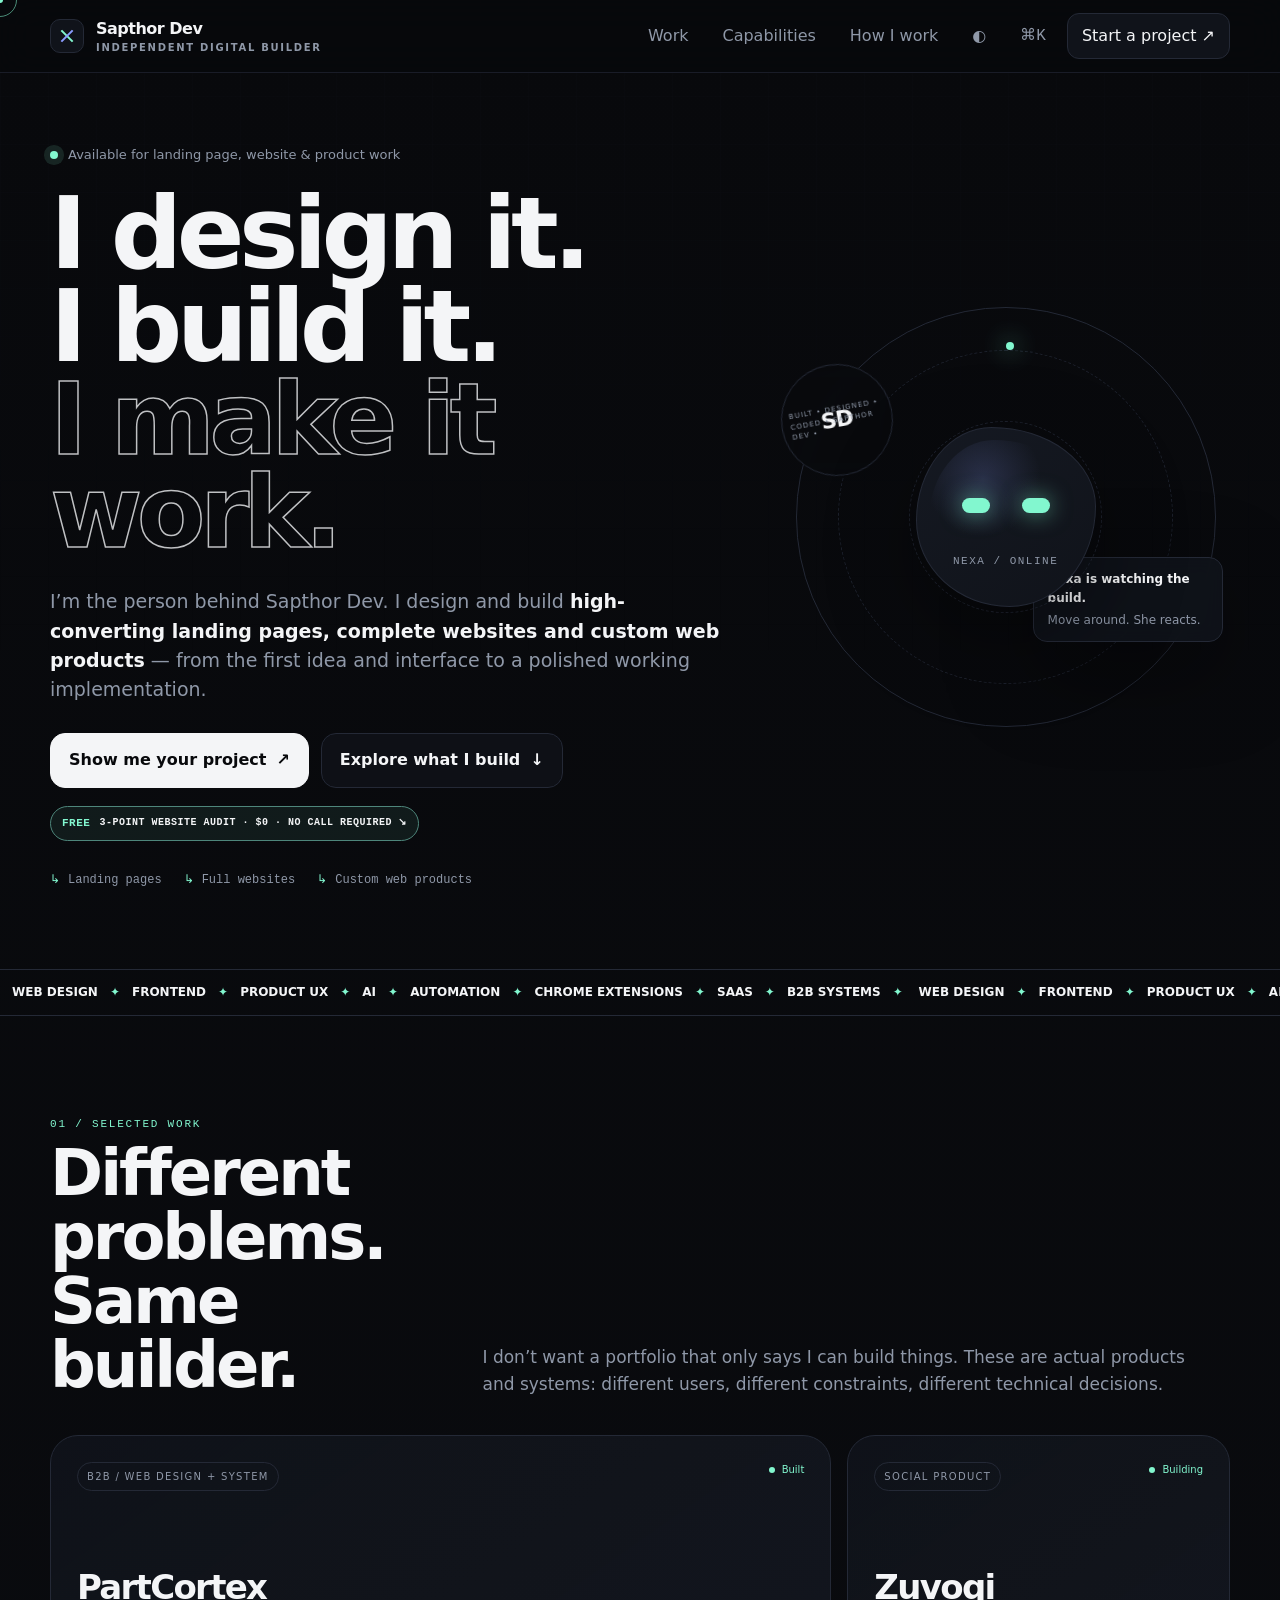
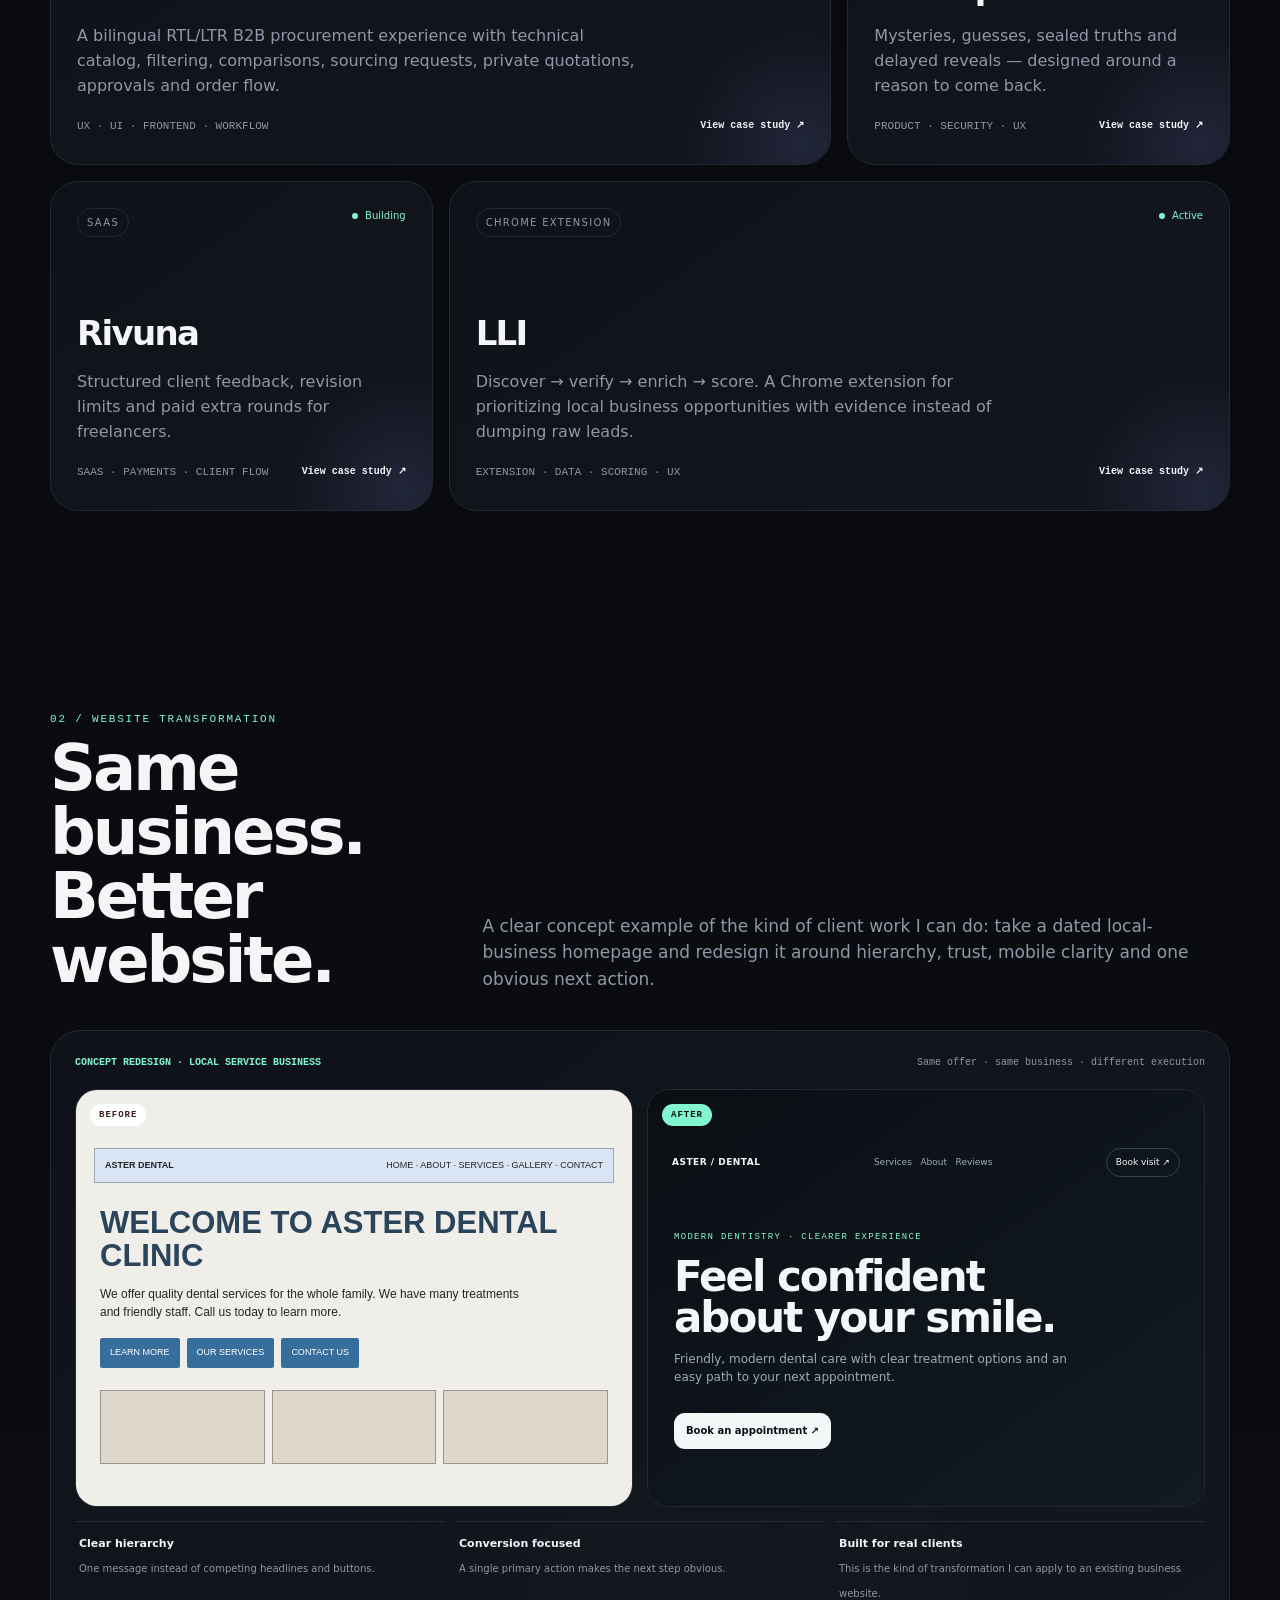
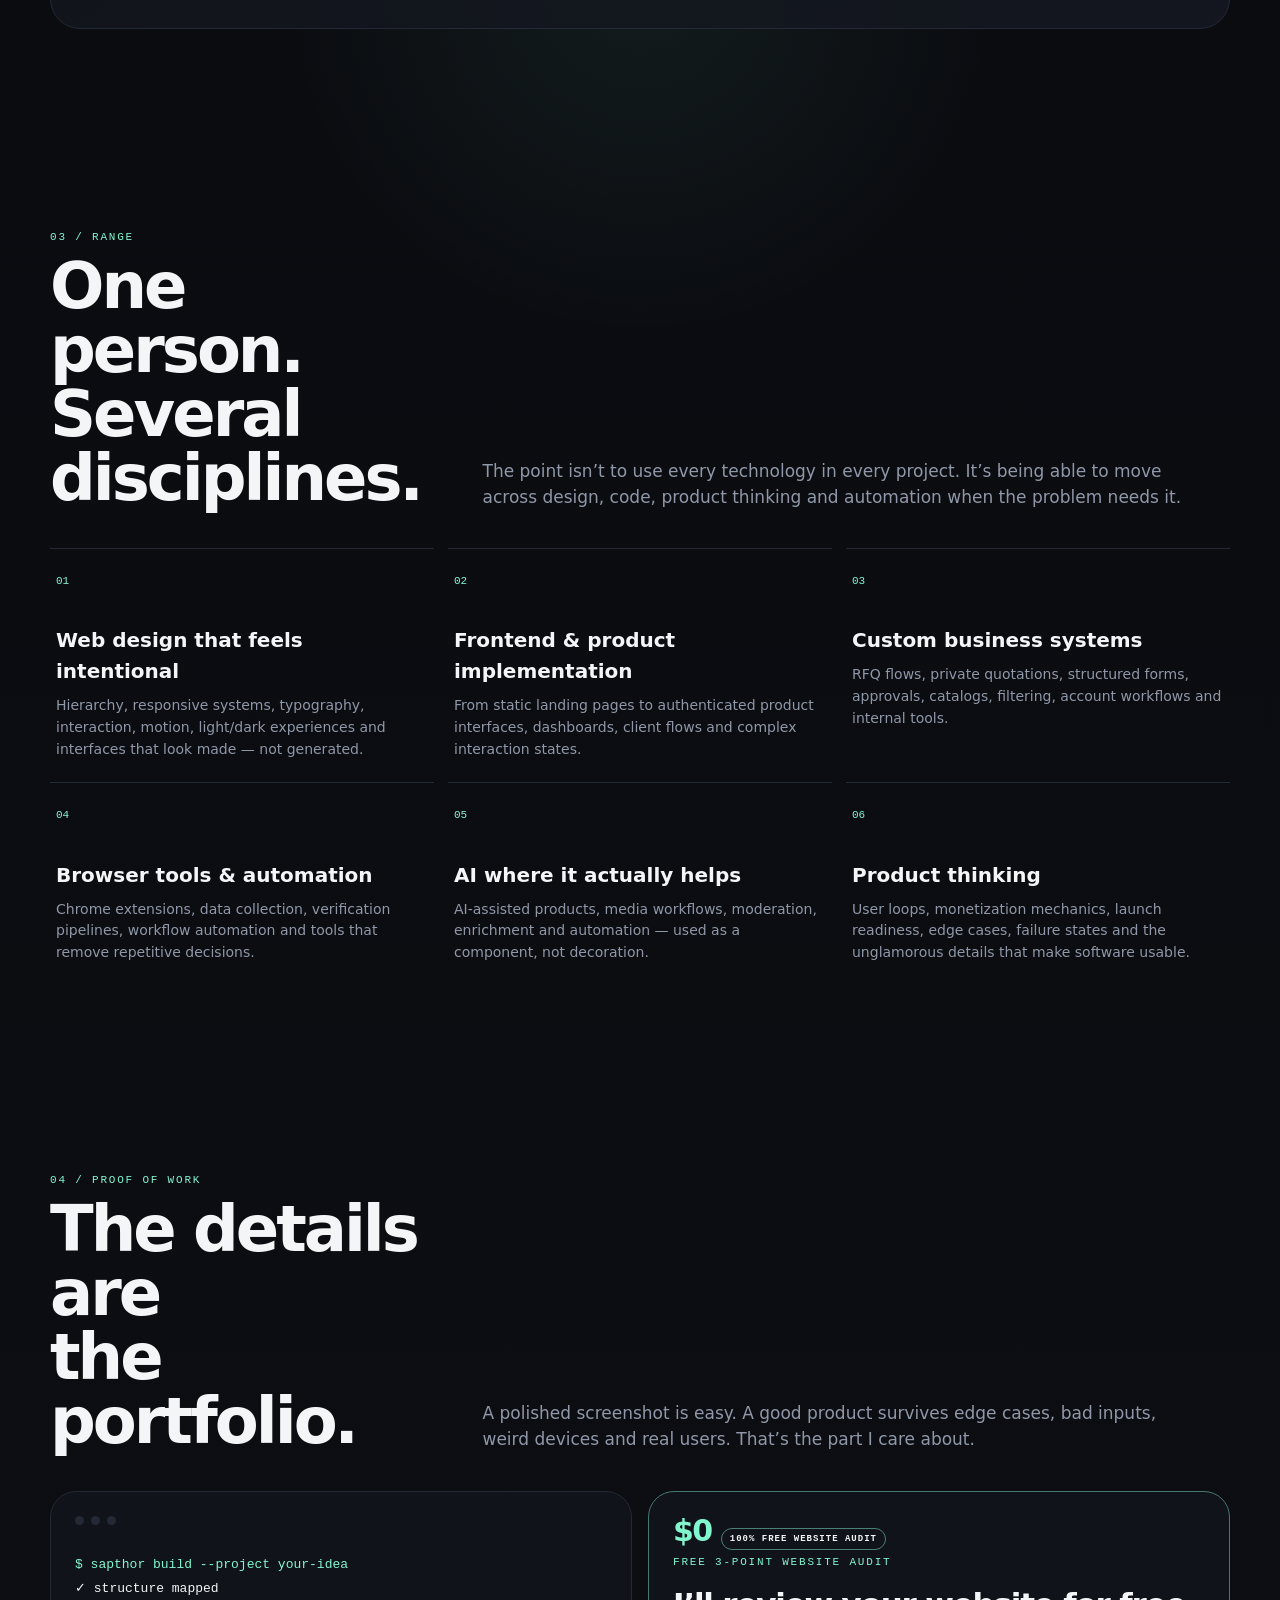
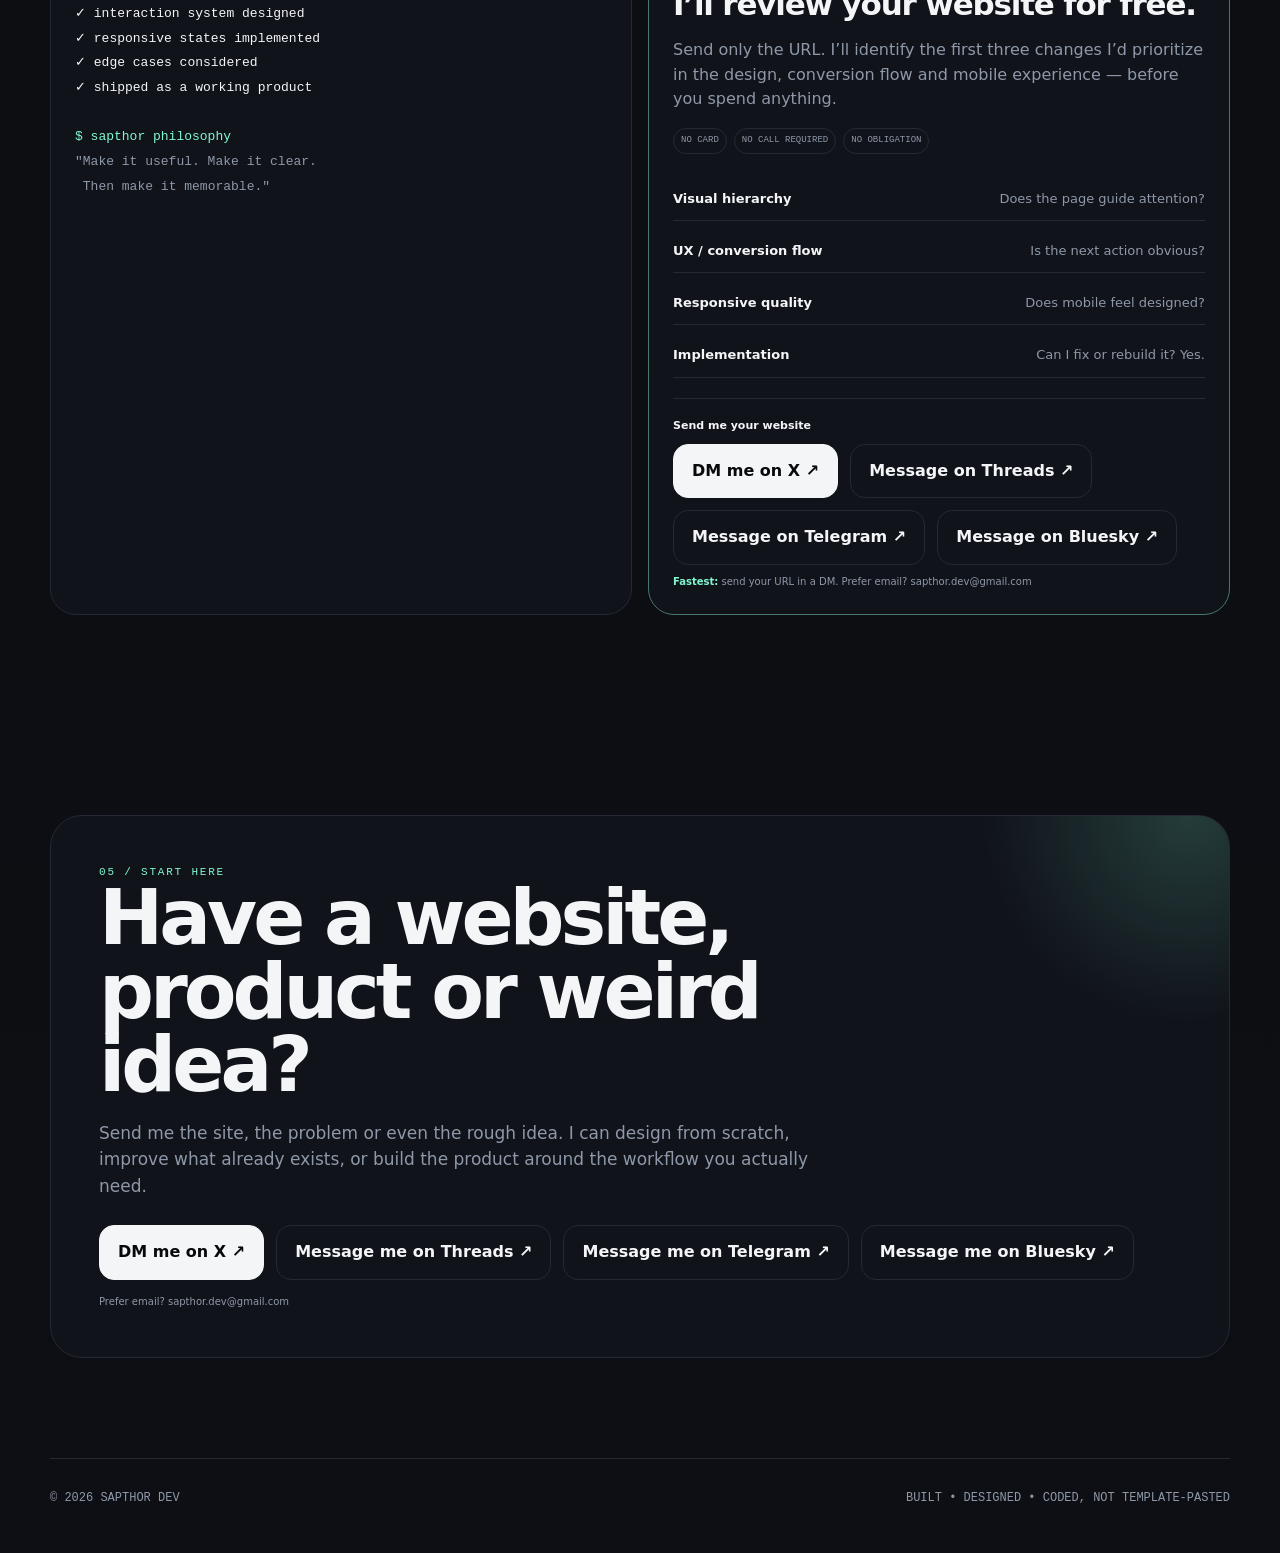
==== commit db1647b5: "Restore Threads alongside X, Telegram and Bluesky" ====
--- a/index.html
+++ b/index.html
@@ -458,6 +458,7 @@
               <label>Send me your website</label>
               <div class="buttons" style="margin-top:10px">
                 <a class="btn primary magnetic" href="https://x.com/Sapthor_Dev" target="_blank" rel="noopener">DM me on X ↗</a>
+                <a class="btn secondary magnetic" href="https://www.threads.com/@sapthordev" target="_blank" rel="noopener">Message on Threads ↗</a>
                 <a class="btn secondary magnetic" href="https://t.me/Sapthor_Dev">Message on Telegram ↗</a>
                 <a class="btn secondary magnetic" href="https://bsky.app/profile/sapthor.bsky.social" target="_blank" rel="noopener">Message on Bluesky ↗</a>
               </div>
@@ -474,6 +475,7 @@
           <p>Send me the site, the problem or even the rough idea. I can design from scratch, improve what already exists, or build the product around the workflow you actually need.</p>
           <div class="buttons" style="margin-top:26px">
             <a class="btn primary magnetic" href="https://x.com/Sapthor_Dev" target="_blank" rel="noopener">DM me on X ↗</a>
+            <a class="btn secondary magnetic" href="https://www.threads.com/@sapthordev" target="_blank" rel="noopener">Message me on Threads ↗</a>
             <a class="btn secondary magnetic" href="https://t.me/Sapthor_Dev">Message me on Telegram ↗</a>
             <a class="btn secondary magnetic" href="https://bsky.app/profile/sapthor.bsky.social" target="_blank" rel="noopener">Message me on Bluesky ↗</a>
           </div>
